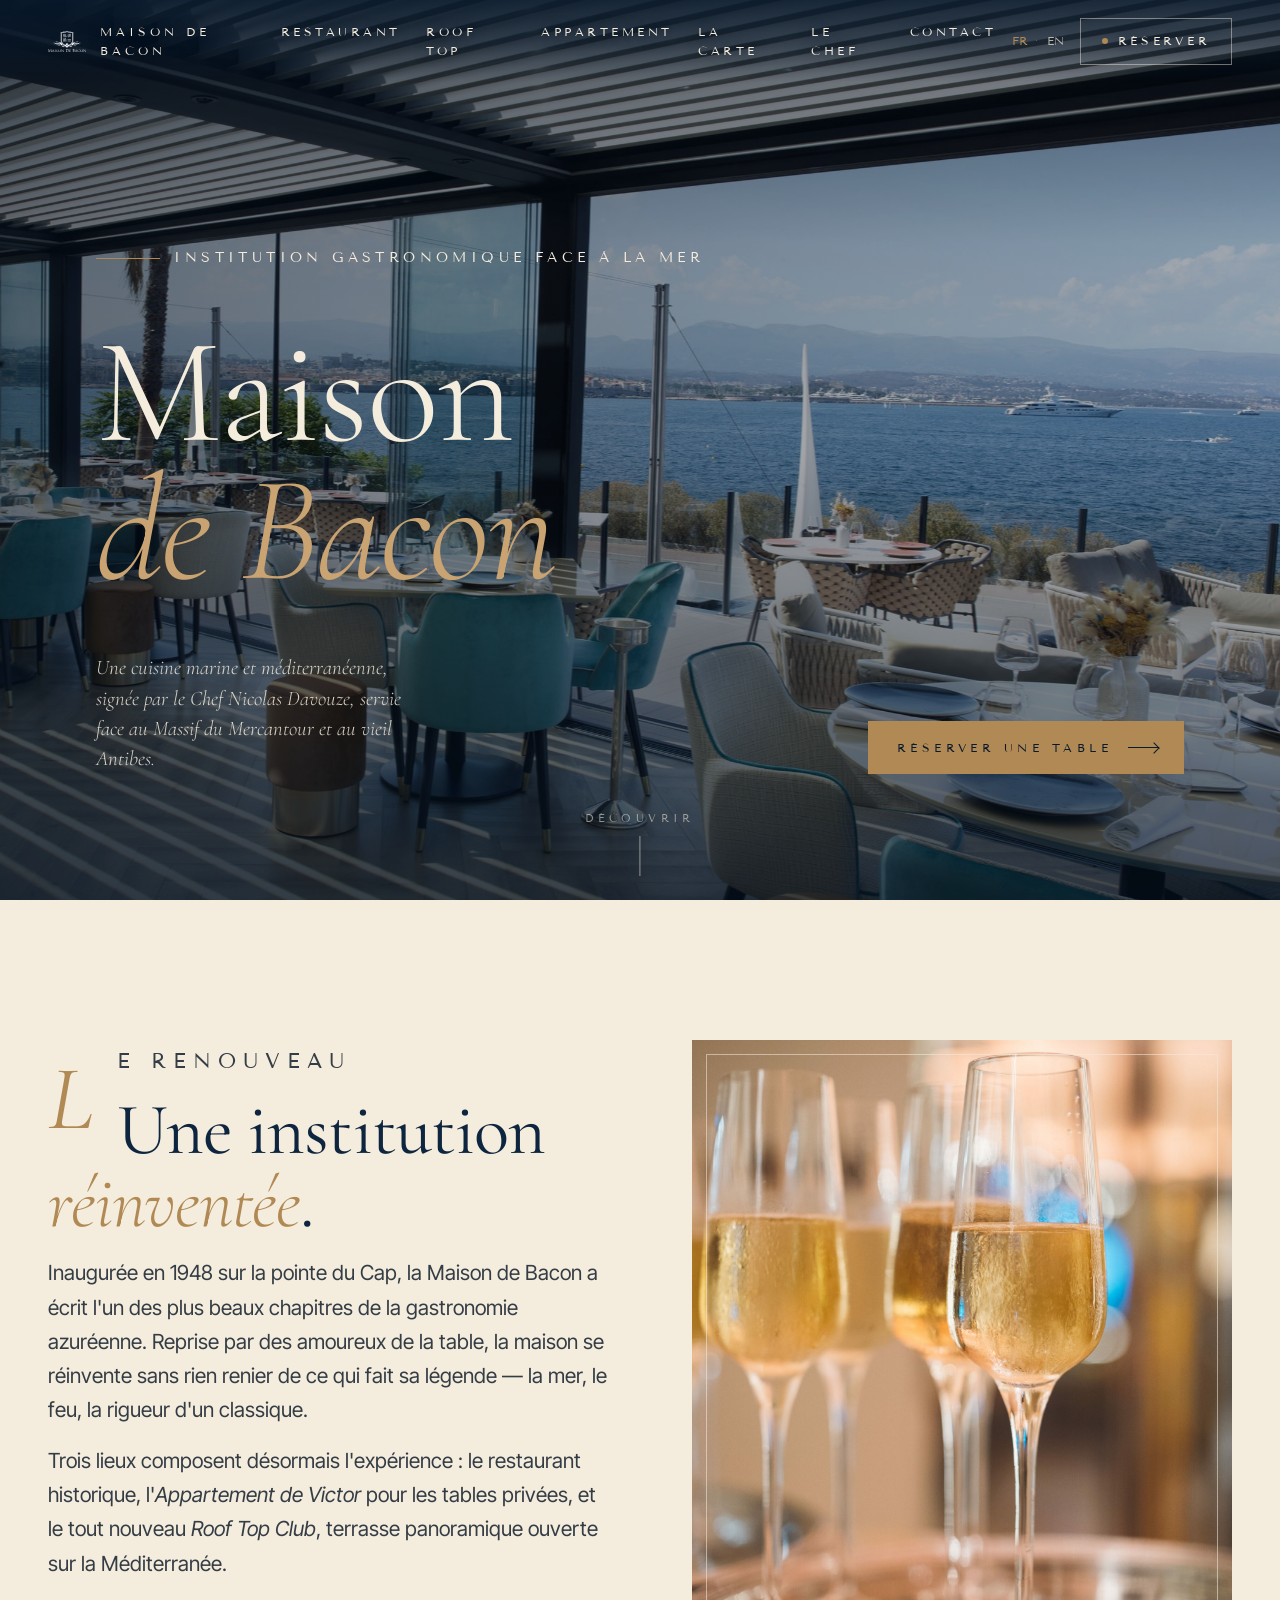
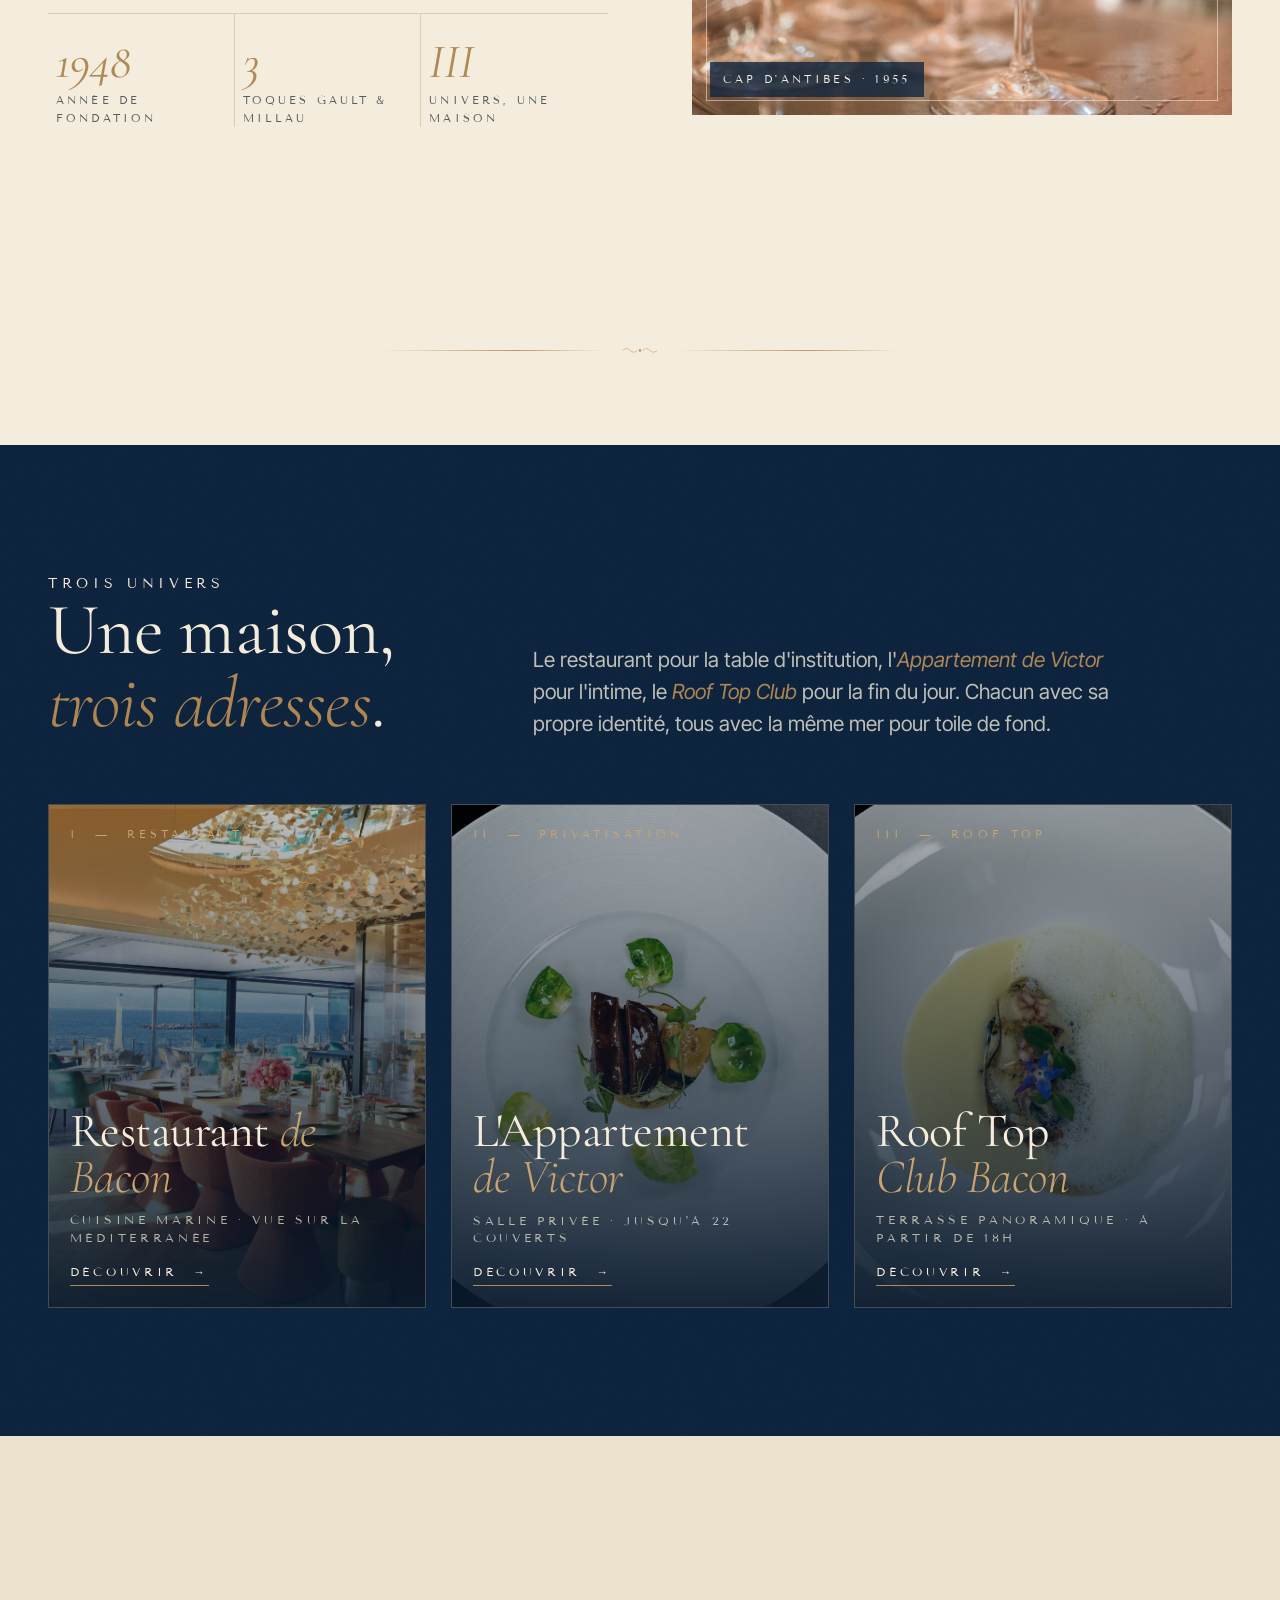
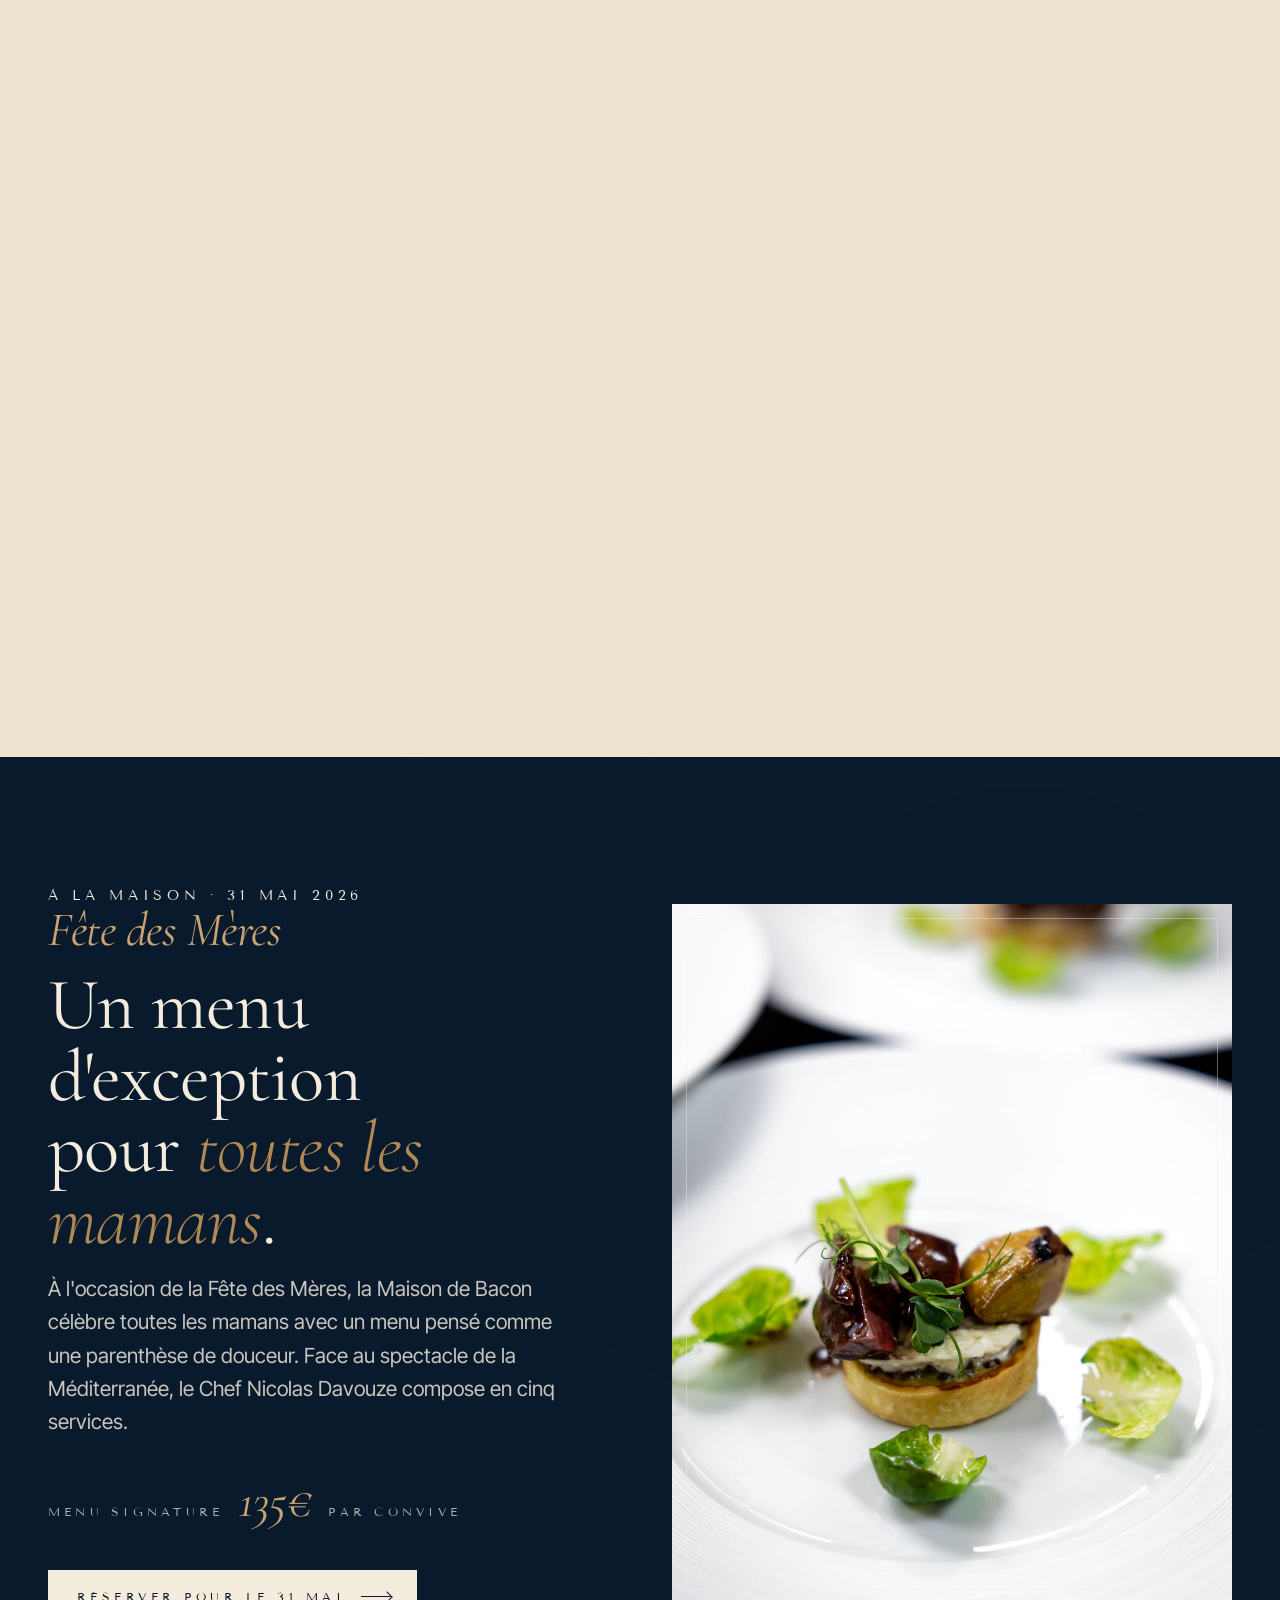
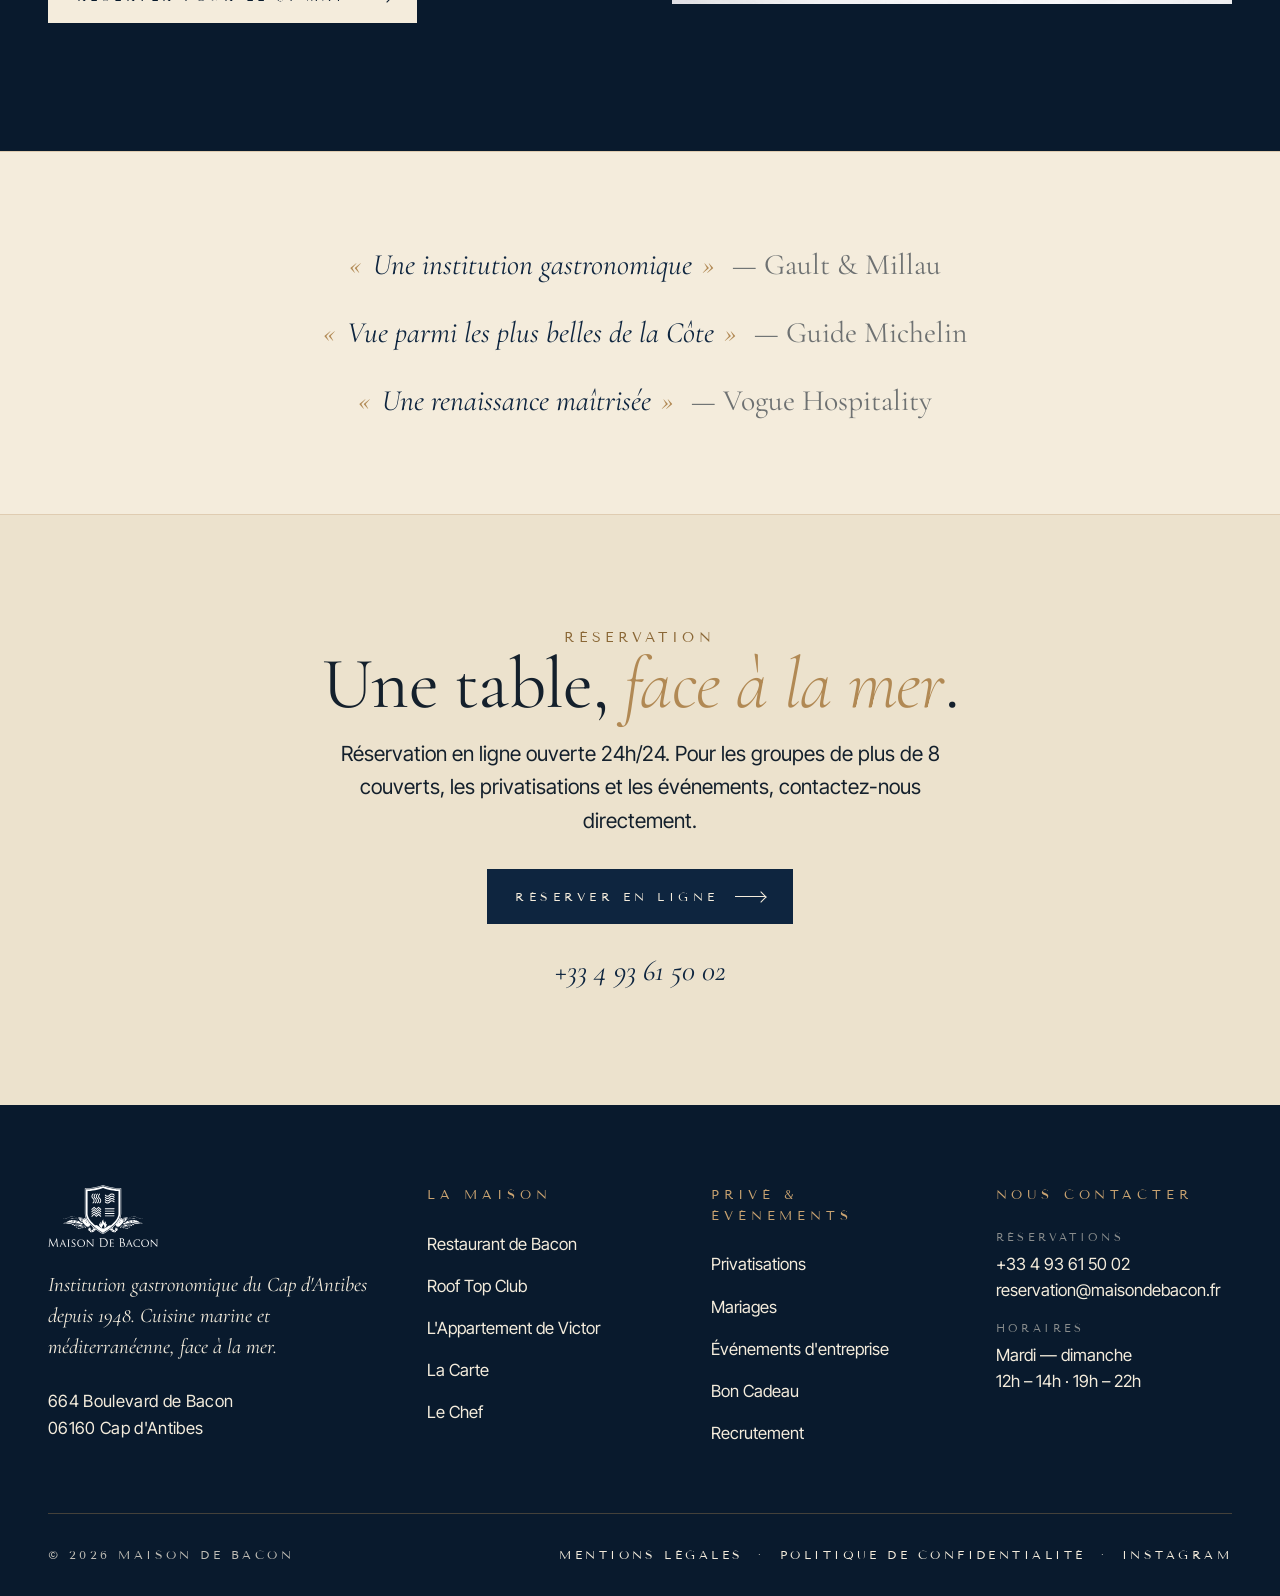
==== index.html @ a75fdb64 "Initial commit: Maison de Bacon redesign prototype Five-page static prototype built for the rebuild " ====
<!doctype html>
<html lang="fr">
<head>
<meta charset="utf-8">
<meta name="viewport" content="width=device-width, initial-scale=1, viewport-fit=cover">
<title>Maison de Bacon — Restaurant gastronomique face à la mer · Cap d'Antibes</title>
<meta name="description" content="Institution gastronomique du Cap d'Antibes depuis 1948. Cuisine marine et méditerranéenne du Chef Nicolas Davouze. Trois lieux d'exception face à la Méditerranée — restaurant, Roof Top, Appartement de Victor.">
<meta name="theme-color" content="#091a2d">

<link rel="canonical" href="https://maisondebacon.fr/">
<link rel="alternate" hreflang="fr-FR" href="https://maisondebacon.fr/">
<link rel="alternate" hreflang="en" href="https://maisondebacon.fr/en/">
<link rel="alternate" hreflang="x-default" href="https://maisondebacon.fr/">

<!-- Open Graph -->
<meta property="og:type" content="website">
<meta property="og:locale" content="fr_FR">
<meta property="og:site_name" content="Maison de Bacon">
<meta property="og:title" content="Maison de Bacon — Restaurant gastronomique face à la mer">
<meta property="og:description" content="Institution gastronomique du Cap d'Antibes depuis 1948. Cuisine marine du Chef Nicolas Davouze.">
<meta property="og:url" content="https://maisondebacon.fr/">
<meta property="og:image" content="assets/img/hero-terrace.jpg">

<!-- Schema.org Restaurant -->
<script type="application/ld+json">
{
  "@context": "https://schema.org",
  "@type": "Restaurant",
  "@id": "https://maisondebacon.fr/#restaurant",
  "name": "Maison de Bacon",
  "alternateName": "La Maison de Bacon",
  "description": "Institution gastronomique du Cap d'Antibes depuis 1948. Cuisine marine et méditerranéenne du Chef Nicolas Davouze.",
  "url": "https://maisondebacon.fr/",
  "telephone": "+33 4 93 61 50 02",
  "image": ["https://maisondebacon.fr/assets/img/hero-terrace.jpg"],
  "priceRange": "€€€€",
  "servesCuisine": ["Méditerranéenne", "Cuisine marine", "Gastronomique française"],
  "acceptsReservations": "True",
  "address": {
    "@type": "PostalAddress",
    "streetAddress": "664 Boulevard de Bacon",
    "addressLocality": "Antibes",
    "postalCode": "06160",
    "addressRegion": "Alpes-Maritimes",
    "addressCountry": "FR"
  },
  "geo": { "@type": "GeoCoordinates", "latitude": 43.5567, "longitude": 7.1336 },
  "openingHoursSpecification": [{
    "@type": "OpeningHoursSpecification",
    "dayOfWeek": ["Tuesday","Wednesday","Thursday","Friday","Saturday","Sunday"],
    "opens": "12:00", "closes": "22:00"
  }],
  "hasMenu": "https://maisondebacon.fr/lesprit-du-midi/",
  "award": ["Gault & Millau 2024 — 3 toques 15/20 — Table Remarquable", "Référencé au Guide Michelin"]
}
</script>

<link rel="preload" as="image" href="assets/img/hero-terrace.jpg" fetchpriority="high">
<link rel="preconnect" href="https://fonts.googleapis.com">
<link rel="preconnect" href="https://fonts.gstatic.com" crossorigin>
<link rel="stylesheet" href="styles.css?v=10">
</head>

<body>

<a class="skip-link" href="#main">Aller au contenu</a>

<!-- ============================================================
     NAV
     ============================================================ -->
<header class="nav" data-nav>
  <a href="/" class="nav__brand" aria-label="Maison de Bacon — accueil">
    <img src="assets/img/logo-white.svg" alt="" width="38" height="22">
    <span class="nav__brand-mark">Maison de Bacon</span>
  </a>

  <nav class="nav__menu" aria-label="Navigation principale">
    <a href="restaurant.html">Restaurant</a>
    <a href="rooftop.html">Roof Top</a>
    <a href="appartement.html">Appartement</a>
    <a href="menu.html">La Carte</a>
    <a href="#chef">Le Chef</a>
    <a href="#contact">Contact</a>
  </nav>

  <div style="display:flex;align-items:center;gap:1rem;">
    <div class="nav__lang" role="group" aria-label="Langue">
      <button aria-current="true">FR</button><span>·</span><button>EN</button>
    </div>
    <a href="#reserver" class="nav__cta">Réserver</a>
    <button class="nav__burger" data-burger aria-label="Ouvrir le menu" aria-expanded="false">
      <span></span><span></span><span></span>
    </button>
  </div>
</header>

<!-- mobile panel -->
<aside class="mobile-panel" data-mobile-panel aria-hidden="true">
  <div class="mobile-panel__head">
    <img src="assets/img/logo-white.svg" alt="Maison de Bacon" width="56">
    <button class="mobile-panel__close" data-mobile-close aria-label="Fermer">Fermer ✕</button>
  </div>
  <nav class="mobile-panel__menu">
    <a href="restaurant.html">Restaurant</a>
    <a href="rooftop.html">Roof Top</a>
    <a href="appartement.html">Appartement</a>
    <a href="menu.html">La Carte</a>
    <a href="#chef">Le Chef</a>
    <a href="#contact">Contact</a>
    <a href="#reserver">Réserver</a>
  </nav>
  <div class="mobile-panel__foot">
    664 Bd de Bacon · Cap d'Antibes<br>
    <a href="tel:+33493615002">+33 4 93 61 50 02</a>
  </div>
</aside>

<main id="main">

<!-- ============================================================
     HERO
     ============================================================ -->
<section class="hero" aria-labelledby="hero-title">
  <div class="hero__media" role="presentation"></div>

  <div class="wrap hero__inner">

    <p class="hero__tagline reveal">
      <span class="rule" aria-hidden="true"></span>
      Institution gastronomique face à la mer
    </p>

    <h1 id="hero-title" class="hero__title display reveal reveal--delay-1">
      Maison <em>de Bacon</em>
    </h1>

    <div class="hero__bottom">
      <p class="hero__lede reveal reveal--delay-2">
        Une cuisine marine et méditerranéenne, signée par le Chef <em>Nicolas Davouze</em>,
        servie face au Massif du Mercantour et au vieil Antibes.
      </p>
      <a href="#reserver" class="hero__cta reveal reveal--delay-3" id="reserver">
        Réserver une table
        <span class="hero__cta-arrow"></span>
      </a>
    </div>
  </div>

  <span class="hero__scroll" aria-hidden="true">
    Découvrir
    <span class="hero__scroll-line"></span>
  </span>
</section>

<!-- ============================================================
     PROLOGUE
     ============================================================ -->
<section class="prologue section-pad" id="restaurant">
  <div class="wrap">
    <div class="prologue__grid">
      <div class="prologue__copy reveal">
        <p class="eyebrow">Le Renouveau</p>
        <h2 class="display section-head__title" style="margin-top:1rem">
          Une institution<br><em>réinventée</em>.
        </h2>
        <p>
          Inaugurée en 1948 sur la pointe du Cap, la Maison de Bacon a écrit l'un
          des plus beaux chapitres de la gastronomie azuréenne. Reprise par des
          amoureux de la table, la maison se réinvente sans rien renier de ce qui
          fait sa légende — la mer, le feu, la rigueur d'un classique.
        </p>
        <p>
          Trois lieux composent désormais l'expérience : le restaurant historique,
          l'<em>Appartement de Victor</em> pour les tables privées, et le tout
          nouveau <em>Roof Top Club</em>, terrasse panoramique ouverte sur la
          Méditerranée.
        </p>

        <div class="prologue__stats">
          <div class="prologue__stat">
            <div class="prologue__stat-num">1948</div>
            <div class="prologue__stat-label">Année de fondation</div>
          </div>
          <div class="prologue__stat">
            <div class="prologue__stat-num">3</div>
            <div class="prologue__stat-label">Toques Gault &amp; Millau</div>
          </div>
          <div class="prologue__stat">
            <div class="prologue__stat-num">III</div>
            <div class="prologue__stat-label">Univers, une maison</div>
          </div>
        </div>
      </div>

      <figure class="prologue__media reveal reveal--delay-2">
        <img src="assets/img/photo-1955.jpg" alt="La Maison de Bacon en 1955, vue d'archive" loading="lazy" width="1200" height="1500">
        <figcaption class="prologue__caption">Cap d'Antibes · 1955</figcaption>
      </figure>
    </div>
  </div>
</section>

<!-- divider -->
<div class="wrap section-pad--tight">
  <div class="divider" aria-hidden="true">
    <svg viewBox="0 0 80 24" fill="none" stroke="currentColor" stroke-width="1.2">
      <path d="M2 12 Q 10 4, 18 12 T 34 12" />
      <path d="M46 12 Q 54 4, 62 12 T 78 12" />
      <circle cx="40" cy="12" r="2.4" fill="currentColor"/>
    </svg>
  </div>
</div>

<!-- ============================================================
     VENUES
     ============================================================ -->
<section class="venues section-pad grain" id="univers">
  <div class="wrap">

    <div class="section-head reveal">
      <div>
        <p class="eyebrow eyebrow--cream">Trois Univers</p>
        <h2 class="section-head__title display">
          Une maison,<br><em>trois adresses</em>.
        </h2>
      </div>
      <p class="section-head__lede">
        Le restaurant pour la table d'institution, l'<em>Appartement de Victor</em> pour
        l'intime, le <em>Roof Top Club</em> pour la fin du jour. Chacun avec sa propre
        identité, tous avec la même mer pour toile de fond.
      </p>
    </div>

    <div class="venues__grid">

      <a href="restaurant.html" class="venue-card reveal reveal--delay-1">
        <div class="venue-card__img" style="background-image:url('assets/img/photo-interior.jpg')"></div>
        <div class="venue-card__inner">
          <span class="venue-card__index">I &nbsp;—&nbsp; Restaurant</span>
          <div>
            <h3 class="venue-card__title display">
              Restaurant <em>de Bacon</em>
            </h3>
            <p class="venue-card__sub">Cuisine marine · Vue sur la Méditerranée</p>
            <span class="venue-card__cta">Découvrir &nbsp;→</span>
          </div>
        </div>
      </a>

      <a href="appartement.html" class="venue-card reveal reveal--delay-2">
        <div class="venue-card__img" style="background-image:url('assets/img/boyron-3.jpg')"></div>
        <div class="venue-card__inner">
          <span class="venue-card__index">II &nbsp;—&nbsp; Privatisation</span>
          <div>
            <h3 class="venue-card__title display">
              L'Appartement<br><em>de Victor</em>
            </h3>
            <p class="venue-card__sub">Salle privée · jusqu'à 22 couverts</p>
            <span class="venue-card__cta">Découvrir &nbsp;→</span>
          </div>
        </div>
      </a>

      <a href="rooftop.html" class="venue-card reveal reveal--delay-3">
        <div class="venue-card__img" style="background-image:url('assets/img/boyron-1.jpg')"></div>
        <div class="venue-card__inner">
          <span class="venue-card__index">III &nbsp;—&nbsp; Roof Top</span>
          <div>
            <h3 class="venue-card__title display">
              Roof Top<br><em>Club Bacon</em>
            </h3>
            <p class="venue-card__sub">Terrasse panoramique · à partir de 18h</p>
            <span class="venue-card__cta">Découvrir &nbsp;→</span>
          </div>
        </div>
      </a>

    </div>
  </div>
</section>

<!-- ============================================================
     CHEF
     ============================================================ -->
<section class="chef section-pad" id="chef">
  <div class="wrap">
    <div class="chef__grid">

      <figure class="chef__media reveal">
        <img src="assets/img/photo-chef-portrait.jpg" alt="Portrait du Chef Nicolas Davouze" loading="lazy" width="1200" height="1500">
      </figure>

      <div class="chef__copy-block reveal reveal--delay-1">
        <p class="eyebrow">Le Chef</p>
        <h2 class="chef__name display">
          Nicolas <em>Davouze</em>
        </h2>
        <p class="chef__role">Bocuse d'Or France · ancien du Bristol</p>

        <div class="chef__copy">
          <p>
            Formé à l'Institut Bocuse, lauréat <em>Bocuse d'Or France</em>,
            passé par les cuisines du Bristol à Paris, Nicolas Davouze a fait
            de la mer son langage. Soupe de roche, bouillabaisse, poissons
            entiers grillés au feu de bois — il revisite les classiques de
            Bacon avec la précision d'un horloger.
          </p>
          <p>
            Sa carte change avec la marée. Les agrumes viennent de Mr Roméo,
            les œufs de la ferme de Gabin. Tout, ici, a un nom et un visage.
          </p>
        </div>

        <div class="accolades">
          <div class="accolade">
            <div class="accolade__num">15<span style="font-size:.55em">/20</span></div>
            <div class="accolade__label">Note Gault<br>&amp; Millau 2024</div>
          </div>
          <div class="accolade">
            <div class="accolade__num">III</div>
            <div class="accolade__label">Toques<br>Gault &amp; Millau</div>
          </div>
          <div class="accolade">
            <div class="accolade__num">★</div>
            <div class="accolade__label">Référencé au<br>Guide Michelin</div>
          </div>
          <div class="accolade">
            <div class="accolade__num">1<sup style="font-size:.5em">er</sup></div>
            <div class="accolade__label">Table Remarquable<br>Côte d'Azur</div>
          </div>
        </div>

      </div>
    </div>
  </div>
</section>

<!-- ============================================================
     EVENT FEATURE
     ============================================================ -->
<section class="event section-pad grain" id="evenements">
  <div class="wrap event__inner">

    <div class="reveal">
      <p class="eyebrow eyebrow--cream">À la Maison · 31 mai 2026</p>
      <p class="event__date display">Fête des Mères</p>
      <h2 class="event__title display">
        Un menu d'exception<br>pour <em>toutes les mamans</em>.
      </h2>
      <p class="event__lede">
        À l'occasion de la Fête des Mères, la Maison de Bacon célèbre toutes les
        mamans avec un menu pensé comme une parenthèse de douceur. Face au
        spectacle de la Méditerranée, le Chef Nicolas Davouze compose en cinq
        services.
      </p>
      <div class="event__price">
        <span>Menu signature</span>
        <b>135€</b>
        <span>par convive</span>
      </div>
      <p style="margin-top:2rem">
        <a href="#reserver" class="hero__cta" style="background:var(--cream); color:var(--navy-deep)">
          Réserver pour le 31 mai
          <span class="hero__cta-arrow"></span>
        </a>
      </p>
    </div>

    <figure class="event__media reveal reveal--delay-2">
      <img src="assets/img/boyron-4.jpg" alt="Dressage signature du Chef Davouze" loading="lazy">
    </figure>
  </div>
</section>

<!-- ============================================================
     PRESS / ACCOLADES STRIP
     ============================================================ -->
<section class="press section-pad--tight" aria-label="Distinctions et presse">
  <div class="wrap press__row">
    <p><span class="press__mark">«</span><q>Une institution gastronomique</q><span class="press__mark">»</span> <span class="press__by">— Gault &amp; Millau</span></p>
    <p><span class="press__mark">«</span><q>Vue parmi les plus belles de la Côte</q><span class="press__mark">»</span> <span class="press__by">— Guide Michelin</span></p>
    <p><span class="press__mark">«</span><q>Une renaissance maîtrisée</q><span class="press__mark">»</span> <span class="press__by">— Vogue Hospitality</span></p>
  </div>
</section>

<!-- ============================================================
     RESERVATION (anchor target)
     ============================================================ -->
<section class="book" id="reserver">
  <div class="wrap reveal">
    <p class="eyebrow">Réservation</p>
    <h2 class="book__title display">Une table, <em>face à la mer</em>.</h2>
    <p class="book__lede">
      Réservation en ligne ouverte 24h/24. Pour les groupes de plus de 8 couverts,
      les privatisations et les événements, contactez-nous directement.
    </p>
    <a class="book__cta" href="https://bookings.zenchef.com/?rid=354476&pid=1001" target="_blank" rel="noopener">
      Réserver en ligne
      <span class="hero__cta-arrow"></span>
    </a>
    <p class="book__phone"><a href="tel:+33493615002">+33 4 93 61 50 02</a></p>
  </div>
</section>

</main>

<!-- ============================================================
     FOOTER
     ============================================================ -->
<footer class="footer" id="contact">
  <div class="wrap">
    <div class="footer__top">

      <div class="footer__brand">
        <img src="assets/img/logo-white.svg" alt="Maison de Bacon">
        <p class="footer__intro">
          Institution gastronomique du Cap d'Antibes depuis 1948.
          Cuisine marine et méditerranéenne, face à la mer.
        </p>
        <address class="footer__brand-address">
          664 Boulevard de Bacon<br>
          06160 Cap d'Antibes
        </address>
      </div>

      <div>
        <p class="footer__h">La Maison</p>
        <ul class="footer__list">
          <li><a href="restaurant.html">Restaurant de Bacon</a></li>
          <li><a href="rooftop.html">Roof Top Club</a></li>
          <li><a href="appartement.html">L'Appartement de Victor</a></li>
          <li><a href="menu.html">La Carte</a></li>
          <li><a href="#chef">Le Chef</a></li>
        </ul>
      </div>

      <div>
        <p class="footer__h">Privé &amp; Événements</p>
        <ul class="footer__list">
          <li><a href="#">Privatisations</a></li>
          <li><a href="#">Mariages</a></li>
          <li><a href="#">Événements d'entreprise</a></li>
          <li><a href="#">Bon Cadeau</a></li>
          <li><a href="#">Recrutement</a></li>
        </ul>
      </div>

      <div class="footer__contact">
        <p class="footer__h">Nous Contacter</p>

        <div class="footer__contact-row">
          <p class="footer__contact-label">Réservations</p>
          <p class="footer__contact-value">
            <a href="tel:+33493615002">+33 4 93 61 50 02</a><br>
            <a href="mailto:reservation@maisondebacon.fr">reservation@maisondebacon.fr</a>
          </p>
        </div>

        <div class="footer__contact-row">
          <p class="footer__contact-label">Horaires</p>
          <p class="footer__contact-value">Mardi — dimanche<br>12h – 14h · 19h – 22h</p>
        </div>
      </div>

    </div>

    <div class="footer__bottom">
      <span>© <span data-year>2026</span> Maison de Bacon</span>
      <span>
        <a href="#">Mentions légales</a> &nbsp;·&nbsp;
        <a href="#">Politique de confidentialité</a> &nbsp;·&nbsp;
        <a href="https://www.instagram.com/maisondebacon/" target="_blank" rel="noopener">Instagram</a>
      </span>
    </div>
  </div>
</footer>

<script src="app.js" defer></script>
</body>
</html>
---- styles.css ----
/* ============================================================
   Maison de Bacon — redesign prototype
   Design language: Mediterranean grand-hotel editorial.
   Pulled directly from the heraldic logo:
   navy field, brass-gold heraldic line-art, cream paper,
   coral-rouge accent borrowed from the Provençal sun.
   ============================================================ */

@import url("https://fonts.googleapis.com/css2?family=Cormorant+Garamond:ital,wght@0,300;0,400;0,500;0,600;1,300;1,400;1,500&family=Tenor+Sans&family=Inter+Tight:wght@300;400;500;600&display=swap");

:root {
  /* palette */
  --navy:        #0e253f;        /* shield field */
  --navy-deep:   #091a2d;        /* nav, footer */
  --navy-soft:   #1a3656;        /* hover/borders */
  --cream:       #f4ecdc;        /* warm cream paper */
  --cream-warm:  #ece2cd;        /* slight ivory */
  --bone:        #e6dac0;        /* aged paper */
  --gold:        #b18954;        /* heraldic brass */
  --gold-bright: #c9a371;
  --gold-deep:   #8a6736;        /* darker — for use on cream backgrounds */
  --coral:       #b8463b;        /* sun-faded provençal red */
  --ink:         #14202c;
  --rule:        rgba(177, 137, 84, 0.32);
  --rule-soft:   rgba(177, 137, 84, 0.18);

  /* type */
  --display:    "Cormorant Garamond", "Times New Roman", serif;
  --eyebrow:    "Tenor Sans", "Optima", serif;
  --body:       "Inter Tight", "Helvetica Neue", system-ui, sans-serif;

  /* scale */
  --step--1: clamp(0.78rem, 0.74rem + 0.2vw, 0.86rem);
  --step-0:  clamp(0.95rem, 0.88rem + 0.3vw, 1.05rem);
  --step-1:  clamp(1.1rem, 1rem + 0.5vw, 1.3rem);
  --step-2:  clamp(1.4rem, 1.15rem + 1vw, 1.85rem);
  --step-3:  clamp(2rem, 1.5rem + 2vw, 3rem);
  --step-4:  clamp(2.6rem, 2rem + 3.2vw, 4.6rem);
  --step-5:  clamp(3.4rem, 2.5rem + 5vw, 7rem);
  --step-6:  clamp(4.5rem, 3rem + 8vw, 10rem);

  /* layout */
  --gutter: clamp(1.25rem, 4vw, 3rem);
  --maxw:   1320px;

  /* motion */
  --ease:   cubic-bezier(.2, .7, .2, 1);
}

/* ---------- reset ---------- */
*, *::before, *::after { box-sizing: border-box; }
* { margin: 0; padding: 0; }
html { -webkit-text-size-adjust: 100%; scroll-behavior: smooth; }
body {
  font-family: var(--body);
  font-weight: 400;
  font-size: var(--step-0);
  line-height: 1.55;
  color: var(--ink);
  background: var(--cream);
  -webkit-font-smoothing: antialiased;
  text-rendering: optimizeLegibility;
  overflow-x: hidden;
}
img, svg, video { display: block; max-width: 100%; height: auto; }
a { color: inherit; text-decoration: none; }
button { font: inherit; color: inherit; background: none; border: 0; cursor: pointer; }
ul, ol { list-style: none; }

/* selection */
::selection { background: var(--navy); color: var(--cream); }

/* ---------- helpers ---------- */
.wrap { width: 100%; max-width: var(--maxw); margin: 0 auto; padding-inline: var(--gutter); }
.eyebrow {
  font-family: var(--eyebrow);
  font-size: var(--step--1);
  letter-spacing: 0.34em;
  text-transform: uppercase;
  color: var(--gold-deep);
}
.eyebrow--cream { color: var(--cream); }
.display {
  font-family: var(--display);
  font-weight: 400;
  letter-spacing: -0.01em;
  line-height: 0.95;
}
.display em {
  font-style: italic;
  font-weight: 300;
  color: var(--gold);
}
.rule {
  width: 64px; height: 1px;
  background: var(--gold);
  display: inline-block;
  vertical-align: middle;
}
.skip-link {
  position: absolute; left: -9999px;
  padding: 0.5rem 1rem;
  background: var(--navy); color: var(--cream);
}
.skip-link:focus { left: 1rem; top: 1rem; z-index: 999; }

/* paper grain & subtle vignette behind dark sections */
.grain { position: relative; }
.grain::before {
  content: ""; position: absolute; inset: 0;
  background-image: url("data:image/svg+xml;utf8,<svg xmlns='http://www.w3.org/2000/svg' width='240' height='240'><filter id='n'><feTurbulence type='fractalNoise' baseFrequency='0.9' numOctaves='2' stitchTiles='stitch'/><feColorMatrix values='0 0 0 0 0  0 0 0 0 0  0 0 0 0 0  0 0 0 0.55 0'/></filter><rect width='100%' height='100%' filter='url(%23n)' opacity='0.45'/></svg>");
  opacity: 0.18; pointer-events: none; mix-blend-mode: overlay;
}

/* ============================================================
   NAV
   ============================================================ */
.nav {
  position: fixed; inset: 0 0 auto 0; z-index: 50;
  display: flex; align-items: center; justify-content: space-between;
  padding: 1.1rem var(--gutter);
  color: var(--cream);
  text-shadow: 0 1px 14px rgba(9, 26, 45, 0.55);
  transition: background 0.45s var(--ease), backdrop-filter 0.45s var(--ease), padding 0.4s var(--ease);
}
.nav::before {
  content: ""; position: absolute; inset: 0; z-index: -1; pointer-events: none;
  background: linear-gradient(180deg, rgba(9, 26, 45, 0.78) 0%, rgba(9, 26, 45, 0.45) 55%, rgba(9, 26, 45, 0) 100%);
  transition: opacity 0.45s var(--ease);
}
.nav.is-scrolled {
  background: rgba(9, 26, 45, 0.92);
  backdrop-filter: saturate(140%) blur(8px);
  padding-block: 0.7rem;
  border-bottom: 1px solid rgba(177, 137, 84, 0.25);
  text-shadow: none;
}
.nav.is-scrolled::before { opacity: 0; }
.nav__brand {
  display: flex; align-items: center; gap: 0.85rem;
  letter-spacing: 0.32em;
  font-family: var(--eyebrow);
  font-size: 0.78rem;
  text-transform: uppercase;
}
.nav__brand img { width: 38px; height: auto; }
.nav__brand-mark { display: none; }
@media (min-width: 720px) { .nav__brand-mark { display: inline; } }
.nav__menu {
  display: none; gap: clamp(1.2rem, 2vw, 2rem);
  font-family: var(--eyebrow); font-size: 0.78rem;
  letter-spacing: 0.28em; text-transform: uppercase;
}
@media (min-width: 980px) { .nav__menu { display: flex; } }
.nav__menu a {
  position: relative; padding-block: 4px;
  transition: color 0.3s var(--ease);
}
.nav__menu a::after {
  content: ""; position: absolute; left: 50%; bottom: -2px;
  width: 0; height: 1px; background: var(--gold);
  transition: width 0.4s var(--ease), left 0.4s var(--ease);
}
.nav__menu a:hover { color: var(--gold-bright); }
.nav__menu a:hover::after { width: 100%; left: 0; }

.nav__cta {
  display: inline-flex; align-items: center; gap: 0.6rem;
  font-family: var(--eyebrow);
  font-size: 0.72rem;
  letter-spacing: 0.32em; text-transform: uppercase;
  padding: 0.85rem 1.3rem;
  border: 1px solid rgba(244, 236, 220, 0.45);
  color: var(--cream);
  transition: background 0.4s var(--ease), color 0.4s var(--ease), border-color 0.4s var(--ease);
}
.nav__cta::before {
  content: ""; display: inline-block; width: 6px; height: 6px;
  border-radius: 50%; background: var(--gold);
}
.nav__cta:hover { background: var(--gold); color: var(--navy-deep); border-color: var(--gold); }
.nav__cta:hover::before { background: var(--navy-deep); }

.nav__lang {
  display: none; gap: 0.4rem; align-items: center;
  font-family: var(--eyebrow); font-size: 0.72rem;
  letter-spacing: 0.28em; text-transform: uppercase;
  margin-left: 1rem; color: rgba(244,236,220,.7);
}
@media (min-width: 1100px) { .nav__lang { display: flex; } }
.nav__lang button { color: inherit; }
.nav__lang button[aria-current="true"] { color: var(--gold); }
.nav__lang span { opacity: 0.4; }

.nav__burger {
  display: inline-flex; flex-direction: column; gap: 5px;
  width: 28px; padding: 6px;
}
@media (min-width: 980px) { .nav__burger { display: none; } }
.nav__burger span { width: 100%; height: 1px; background: currentColor; }

/* ============================================================
   HERO
   ============================================================ */
.hero {
  position: relative;
  min-height: 100vh; min-height: 100svh;
  background: var(--navy-deep);
  color: var(--cream);
  overflow: hidden;
  display: flex; flex-direction: column; justify-content: flex-end;
  padding: 0 var(--gutter) clamp(2rem, 6vh, 5rem);
}
.hero__media {
  position: absolute; inset: 0;
  background-image: url("assets/img/hero-terrace.jpg");
  background-size: cover;
  background-position: center 40%;
  filter: saturate(0.92) contrast(1.02) brightness(0.78);
  transform: scale(1.06);
  animation: heroBreath 18s var(--ease) both;
}
.hero__media::after {
  content: ""; position: absolute; inset: 0;
  background:
    linear-gradient(180deg, rgba(9,26,45,0.55) 0%, rgba(9,26,45,0.05) 28%, rgba(9,26,45,0.0) 50%, rgba(9,26,45,0.65) 100%),
    linear-gradient(90deg, rgba(9,26,45,0.5), rgba(9,26,45,0));
}
@keyframes heroBreath { from { transform: scale(1.16); } to { transform: scale(1.04); } }

.hero__topline {
  position: absolute; top: clamp(6rem, 14vh, 9rem); left: var(--gutter); right: var(--gutter);
  display: flex; align-items: center; justify-content: space-between;
  font-family: var(--eyebrow);
  font-size: 0.72rem; letter-spacing: 0.34em; text-transform: uppercase;
  color: rgba(244,236,220,0.7);
}
.hero__topline span { display: inline-flex; align-items: center; gap: 0.7rem; }
.hero__topline-dot { width: 6px; height: 6px; border-radius: 50%; background: var(--gold); }

.hero__inner {
  position: relative; z-index: 2;
  display: grid;
  gap: clamp(2rem, 6vh, 4rem);
  padding-bottom: clamp(2rem, 8vh, 6rem);
}
.hero__shield {
  position: absolute; top: 50%; left: 50%;
  transform: translate(-50%, -55%);
  width: clamp(200px, 28vw, 360px);
  opacity: 0.18; pointer-events: none;
  mix-blend-mode: screen;
}
.hero__title {
  font-family: var(--display);
  font-weight: 300;
  font-size: var(--step-6);
  line-height: 0.92;
  letter-spacing: -0.015em;
  max-width: 14ch;
}
.hero__title em {
  font-style: italic; font-weight: 300; color: var(--gold-bright);
  display: block;
}
.hero__tagline {
  display: flex; flex-wrap: wrap; align-items: center; gap: 0.9rem;
  font-family: var(--eyebrow);
  font-size: var(--step--1);
  letter-spacing: 0.32em; text-transform: uppercase;
  color: var(--cream);
}
.hero__bottom {
  display: grid; gap: 2rem;
  grid-template-columns: 1fr;
  align-items: end;
}
@media (min-width: 820px) {
  .hero__bottom { grid-template-columns: 1fr auto; }
}
.hero__lede {
  max-width: 36ch;
  font-family: var(--display);
  font-style: italic;
  font-weight: 300;
  font-size: var(--step-1);
  line-height: 1.45;
  color: rgba(244, 236, 220, 0.86);
}
.hero__cta {
  display: inline-flex; align-items: center; gap: 1rem;
  padding: 1.05rem 1.6rem 1.05rem 1.8rem;
  background: var(--gold);
  color: var(--navy-deep);
  font-family: var(--eyebrow);
  font-size: 0.78rem; letter-spacing: 0.36em; text-transform: uppercase;
  position: relative; isolation: isolate;
  transition: transform 0.5s var(--ease);
}
.hero__cta::before {
  content: ""; position: absolute; inset: 0; background: var(--cream);
  z-index: -1; transform: scaleX(0); transform-origin: right center;
  transition: transform 0.55s var(--ease);
}
.hero__cta:hover { transform: translateY(-2px); }
.hero__cta:hover::before { transform: scaleX(1); transform-origin: left center; }
.hero__cta-arrow {
  width: 30px; height: 1px; background: currentColor; position: relative;
}
.hero__cta-arrow::after {
  content: ""; position: absolute; right: 0; top: -3px;
  width: 8px; height: 8px;
  border-top: 1px solid currentColor; border-right: 1px solid currentColor;
  transform: rotate(45deg);
}

.hero__scroll {
  position: absolute; bottom: 1.5rem; left: 50%;
  transform: translateX(-50%);
  font-family: var(--eyebrow); font-size: 0.68rem; letter-spacing: 0.4em;
  text-transform: uppercase; color: rgba(244,236,220,0.55);
  display: inline-flex; flex-direction: column; align-items: center; gap: 0.6rem;
}
.hero__scroll-line { width: 1px; height: 40px; background: currentColor; animation: scrollPulse 2.4s var(--ease) infinite; transform-origin: top; }
@keyframes scrollPulse { 0% { transform: scaleY(0); } 50% { transform: scaleY(1); } 100% { transform: scaleY(0); transform-origin: bottom; } }

/* ============================================================
   STAGGERED ENTRANCE
   ============================================================ */
.reveal { opacity: 0; transform: translateY(28px); transition: opacity 1s var(--ease), transform 1s var(--ease); }
.reveal.is-in { opacity: 1; transform: none; }
.reveal--delay-1 { transition-delay: 0.08s; }
.reveal--delay-2 { transition-delay: 0.18s; }
.reveal--delay-3 { transition-delay: 0.28s; }
.reveal--delay-4 { transition-delay: 0.38s; }

/* ============================================================
   SECTION SHELL & DECOR
   ============================================================ */
section { position: relative; }
.section-pad { padding-block: clamp(4rem, 10vw, 9rem); }
.section-pad--tight { padding-block: clamp(3rem, 7vw, 6rem); }

.section-head {
  display: grid; gap: 1.4rem;
  grid-template-columns: 1fr;
  margin-bottom: clamp(2rem, 5vw, 4rem);
}
@media (min-width: 880px) {
  .section-head { grid-template-columns: 1fr 1.6fr; gap: 3rem; align-items: end; }
}
.section-head__title {
  font-family: var(--display);
  font-weight: 400;
  font-size: var(--step-4);
  line-height: 1;
  letter-spacing: -0.012em;
  color: var(--navy);
}
.section-head__title em { font-style: italic; font-weight: 300; color: var(--gold); }
.section-head__lede {
  max-width: 50ch;
  color: var(--ink);
  font-size: var(--step-1);
  line-height: 1.55;
}
.section-head__lede em { font-style: italic; color: var(--gold); }

/* heraldic divider — used between sections */
.divider {
  display: flex; align-items: center; justify-content: center;
  gap: 1.2rem;
  margin: 0 auto;
  color: var(--gold);
  opacity: 0.85;
}
.divider::before, .divider::after {
  content: ""; height: 1px; flex: 1; max-width: 220px;
  background: linear-gradient(90deg, transparent, currentColor 60%, transparent);
}
.divider svg { width: 36px; height: auto; }

/* ============================================================
   PROLOGUE / INTRO BLOCK
   ============================================================ */
.prologue { background: var(--cream); color: var(--navy); }
.prologue__grid {
  display: grid;
  gap: clamp(2rem, 6vw, 5rem);
  grid-template-columns: 1fr;
}
@media (min-width: 980px) {
  .prologue__grid { grid-template-columns: 1.05fr 1fr; align-items: center; }
}
.prologue__copy { max-width: 56ch; }
.prologue__copy p {
  font-size: var(--step-1);
  line-height: 1.65;
  color: rgba(20, 32, 44, 0.86);
  margin-block: 1rem;
}
.prologue__copy p:first-of-type::first-letter {
  font-family: var(--display);
  font-style: italic;
  font-weight: 400;
  font-size: 4.4em;
  float: left;
  line-height: 0.85;
  padding: 0.18em 0.18em 0 0;
  color: var(--gold);
}
.prologue__media {
  position: relative;
  aspect-ratio: 4 / 5;
  overflow: hidden;
}
.prologue__media img {
  width: 100%; height: 100%; object-fit: cover;
  transition: transform 1.4s var(--ease);
}
.prologue__media:hover img { transform: scale(1.04); }
.prologue__media::before {
  content: ""; position: absolute; inset: 14px;
  border: 1px solid rgba(244, 236, 220, 0.55);
  z-index: 2; pointer-events: none;
}
.prologue__caption {
  position: absolute; left: 18px; bottom: 18px; z-index: 3;
  background: rgba(14, 37, 63, 0.78);
  color: var(--cream);
  padding: 0.55rem 0.85rem;
  font-family: var(--eyebrow);
  font-size: 0.7rem; letter-spacing: 0.3em; text-transform: uppercase;
}
.prologue__stats {
  margin-top: 2rem;
  display: grid; grid-template-columns: repeat(3, 1fr);
  border-top: 1px solid var(--rule);
}
.prologue__stat {
  padding: 1.5rem 0.5rem 0;
  border-right: 1px solid var(--rule);
}
.prologue__stat:last-child { border-right: 0; }
.prologue__stat-num {
  font-family: var(--display); font-style: italic;
  font-size: var(--step-3); line-height: 1; color: var(--gold);
}
.prologue__stat-label {
  margin-top: 0.4rem;
  font-family: var(--eyebrow);
  font-size: 0.7rem; letter-spacing: 0.28em; text-transform: uppercase;
  color: rgba(20,32,44,0.7);
}

/* ============================================================
   VENUES (three universes)
   ============================================================ */
.venues { background: var(--navy); color: var(--cream); }
.venues .section-head__title { color: var(--cream); }
.venues .section-head__lede { color: rgba(244,236,220,0.78); }

.venues__grid {
  display: grid;
  grid-template-columns: 1fr;
  gap: clamp(1.25rem, 2vw, 1.6rem);
}
@media (min-width: 760px) { .venues__grid { grid-template-columns: repeat(3, 1fr); } }

.venue-card {
  position: relative;
  display: block;
  aspect-ratio: 3 / 4;
  overflow: hidden;
  isolation: isolate;
  border: 1px solid rgba(177, 137, 84, 0.28);
  background: var(--navy-soft);
}
.venue-card__img {
  position: absolute; inset: 0;
  background-size: cover; background-position: center;
  filter: saturate(0.92) brightness(0.78);
  transform: scale(1.04);
  transition: transform 1.4s var(--ease), filter 0.6s var(--ease);
}
.venue-card:hover .venue-card__img { transform: scale(1.1); filter: saturate(1) brightness(0.85); }
.venue-card::before {
  content: ""; position: absolute; inset: 0; z-index: 1;
  background: linear-gradient(180deg, rgba(9,26,45,0.05) 0%, rgba(9,26,45,0.55) 60%, rgba(9,26,45,0.92) 100%);
}
.venue-card__inner {
  position: absolute; inset: 0; z-index: 2;
  display: flex; flex-direction: column; justify-content: space-between;
  padding: 1.3rem;
}
.venue-card__index {
  font-family: var(--eyebrow);
  font-size: 0.7rem; letter-spacing: 0.36em; text-transform: uppercase;
  color: var(--gold-bright);
}
.venue-card__title {
  font-family: var(--display);
  font-weight: 400;
  font-size: var(--step-3);
  line-height: 0.95;
  letter-spacing: -0.01em;
}
.venue-card__title em { font-style: italic; color: var(--gold-bright); }
.venue-card__sub {
  margin-top: 0.7rem;
  font-family: var(--eyebrow);
  font-size: 0.72rem; letter-spacing: 0.32em; text-transform: uppercase;
  color: rgba(244,236,220,0.7);
}
.venue-card__cta {
  margin-top: 1rem;
  display: inline-flex; align-items: center; gap: 0.55rem;
  font-family: var(--eyebrow);
  font-size: 0.72rem; letter-spacing: 0.32em; text-transform: uppercase;
  border-bottom: 1px solid var(--gold);
  padding-bottom: 4px; align-self: flex-start;
  transition: gap 0.4s var(--ease), color 0.4s var(--ease);
}
.venue-card:hover .venue-card__cta { gap: 1.1rem; color: var(--gold-bright); }

/* ============================================================
   CHEF
   ============================================================ */
.chef { background: var(--cream-warm); color: var(--navy); overflow: hidden; }
.chef__grid {
  display: grid; gap: clamp(2rem, 5vw, 4rem);
  grid-template-columns: 1fr;
  align-items: center;
}
@media (min-width: 880px) {
  .chef__grid { grid-template-columns: 0.95fr 1.05fr; }
}
.chef__media {
  position: relative;
  aspect-ratio: 4 / 5;
  background: var(--bone);
}
.chef__media img {
  width: 100%; height: 100%; object-fit: cover;
  filter: saturate(0.95) contrast(1.02);
}
.chef__media::after {
  content: ""; position: absolute; inset: 0;
  border: 1px solid var(--rule);
  transform: translate(20px, 20px);
  z-index: -1;
}
.chef__name {
  font-family: var(--display); font-weight: 400;
  font-size: var(--step-4); line-height: 0.95;
  letter-spacing: -0.012em;
}
.chef__name em { font-style: italic; color: var(--gold); }
.chef__role {
  margin-top: 0.6rem;
  font-family: var(--eyebrow);
  font-size: 0.78rem; letter-spacing: 0.32em; text-transform: uppercase;
  color: var(--gold);
}
.chef__copy { margin-top: 1.4rem; font-size: var(--step-1); line-height: 1.65; max-width: 50ch; }
.chef__copy p + p { margin-top: 1rem; }

.accolades {
  margin-top: 2rem; padding-top: 1.4rem;
  display: grid; grid-template-columns: repeat(2, 1fr); gap: 1.4rem;
  border-top: 1px solid var(--rule);
}
@media (min-width: 600px) { .accolades { grid-template-columns: repeat(4, 1fr); } }
.accolade__num {
  font-family: var(--display); font-style: italic;
  font-size: var(--step-3); line-height: 1; color: var(--gold);
}
.accolade__label {
  margin-top: 0.4rem;
  font-family: var(--eyebrow);
  font-size: 0.66rem; letter-spacing: 0.28em; text-transform: uppercase;
  color: rgba(20,32,44,0.72);
  line-height: 1.4;
}

/* ============================================================
   EVENT FEATURE STRIP
   ============================================================ */
.event {
  background: var(--navy-deep); color: var(--cream);
  position: relative; overflow: hidden;
}
.event::before {
  content: ""; position: absolute; inset: 0;
  background: radial-gradient(ellipse at 80% 20%, rgba(177, 137, 84, 0.18), transparent 60%);
  pointer-events: none;
}
.event__inner {
  display: grid; gap: clamp(2rem, 5vw, 4rem);
  grid-template-columns: 1fr;
  align-items: center;
  position: relative;
}
@media (min-width: 900px) { .event__inner { grid-template-columns: 1fr 1fr; } }
.event__date {
  font-family: var(--display); font-style: italic;
  font-size: var(--step-3); line-height: 1; color: var(--gold-bright);
}
.event__title {
  font-family: var(--display); font-weight: 400;
  font-size: var(--step-4); line-height: 0.98; letter-spacing: -0.01em;
  margin-block: 1rem;
}
.event__lede { color: rgba(244,236,220,0.82); font-size: var(--step-1); line-height: 1.6; max-width: 44ch; }
.event__price {
  margin-top: 1.6rem;
  display: inline-flex; align-items: baseline; gap: 1rem;
  font-family: var(--eyebrow);
  font-size: 0.78rem; letter-spacing: 0.34em; text-transform: uppercase;
  color: rgba(244,236,220,0.7);
}
.event__price b {
  font-family: var(--display); font-style: italic; font-weight: 400;
  font-size: var(--step-3); letter-spacing: 0; text-transform: none;
  color: var(--gold-bright);
}
.event__media { position: relative; aspect-ratio: 4 / 5; overflow: hidden; }
.event__media img { width: 100%; height: 100%; object-fit: cover; transform: scale(1.02); transition: transform 1.4s var(--ease); }
.event__media:hover img { transform: scale(1.1); }
.event__media::after { content: ""; position: absolute; inset: 14px; border: 1px solid rgba(244,236,220,0.4); }

/* ============================================================
   PRESS / ACCOLADE STRIP
   ============================================================ */
.press {
  background: var(--cream);
  border-block: 1px solid var(--rule);
}
.press__row {
  display: flex; flex-direction: column; align-items: center;
  gap: 1.4rem;
  text-align: center;
  font-family: var(--display); font-weight: 400;
  font-size: var(--step-2);
  color: var(--navy);
}
.press__row q { quotes: none; font-style: italic; }
.press__row .press__mark { color: var(--gold); font-style: italic; margin-inline: 0.35em; }
.press__row .press__by { font-style: normal; color: rgba(20, 32, 44, 0.6); }

/* ============================================================
   FOOTER
   ============================================================ */
.footer { background: var(--navy-deep); color: var(--cream); padding-block: 5rem 2rem; }
.footer__top {
  display: grid; gap: 3rem;
  grid-template-columns: 1fr;
  margin-bottom: 4rem;
}
@media (min-width: 760px) { .footer__top { grid-template-columns: 1.4fr 1fr 1fr 1fr; } }

.footer__brand img { width: 110px; opacity: 1; }
.footer__intro {
  margin-top: 1.4rem; max-width: 36ch;
  font-family: var(--display); font-style: italic; font-weight: 400;
  font-size: var(--step-1); line-height: 1.5;
  color: var(--cream);
}
.footer__brand-address {
  display: block;
  margin-top: 1.6rem;
  font-style: normal;
  font-size: var(--step-0);
  line-height: 1.6;
  color: var(--cream);
  letter-spacing: 0.02em;
}

.footer__h {
  font-family: var(--eyebrow);
  font-style: normal;
  font-size: 0.84rem; letter-spacing: 0.36em; text-transform: uppercase;
  color: var(--gold-bright); margin-bottom: 1.4rem;
}
.footer__list { display: grid; gap: 0.7rem; font-size: var(--step-0); color: var(--cream); font-weight: 400; }
.footer__list a {
  display: inline-block; padding-block: 2px;
  border-bottom: 1px solid transparent;
  color: var(--cream);
  transition: border-color 0.3s var(--ease), color 0.3s var(--ease);
}
.footer__list a:hover { border-color: var(--gold-bright); color: var(--gold-bright); }

.footer__contact { font-style: normal; }
.footer__contact-row { margin-bottom: 1.1rem; }
.footer__contact-row:last-child { margin-bottom: 0; }
.footer__contact-label {
  font-family: var(--eyebrow);
  font-size: 0.66rem;
  letter-spacing: 0.32em; text-transform: uppercase;
  color: rgba(244, 236, 220, 0.55);
  margin-bottom: 0.35rem;
}
.footer__contact-value {
  font-size: var(--step-0);
  line-height: 1.55;
  color: var(--cream);
}
.footer__contact-value a {
  color: var(--cream);
  border-bottom: 1px solid transparent;
  transition: color 0.3s var(--ease), border-color 0.3s var(--ease);
}
.footer__contact-value a:hover { color: var(--gold-bright); border-bottom-color: var(--gold-bright); }

.footer__bottom {
  display: flex; flex-wrap: wrap; align-items: center; justify-content: space-between;
  gap: 1rem;
  padding-top: 2rem;
  border-top: 1px solid rgba(177, 137, 84, 0.35);
  font-family: var(--eyebrow); font-size: 0.72rem; letter-spacing: 0.3em; text-transform: uppercase;
  color: rgba(244, 236, 220, 0.78);
}
.footer__bottom a { color: var(--cream); border-bottom: 1px solid transparent; transition: border-color 0.3s var(--ease); }
.footer__bottom a:hover { color: var(--gold-bright); border-color: var(--gold-bright); }

/* ============================================================
   PAGE-SPECIFIC: MENU (letterpress)
   ============================================================ */
.menu-hero {
  background: var(--navy-deep); color: var(--cream);
  padding: clamp(8rem, 18vw, 12rem) var(--gutter) clamp(3rem, 6vw, 5rem);
  position: relative; overflow: hidden;
}
.menu-hero::before {
  content: ""; position: absolute; inset: 0;
  background:
    radial-gradient(ellipse at 50% 0%, rgba(177,137,84,0.18), transparent 55%),
    linear-gradient(180deg, rgba(9, 26, 45, 0) 60%, rgba(9, 26, 45, 0.65));
  pointer-events: none;
}
.menu-hero__inner { position: relative; text-align: center; }
.menu-hero__eyebrow { color: var(--gold); }
.menu-hero__title {
  font-family: var(--display); font-weight: 300; font-style: italic;
  font-size: clamp(3rem, 7vw, 6rem); line-height: 1.05;
  margin: 1rem 0 0.6rem;
  color: var(--cream);
}
.menu-hero__sub {
  font-family: var(--eyebrow);
  font-size: 0.78rem; letter-spacing: 0.34em; text-transform: uppercase;
  color: rgba(244, 236, 220, 0.7);
}
.menu-hero__price {
  margin-top: 2.2rem;
  display: inline-flex; flex-direction: column; align-items: center; gap: 0.4rem;
}
.menu-hero__price b {
  font-family: var(--display); font-style: italic; font-weight: 400;
  font-size: var(--step-5); line-height: 1; color: var(--gold-bright);
}
.menu-hero__price span {
  font-family: var(--eyebrow);
  font-size: 0.7rem; letter-spacing: 0.32em; text-transform: uppercase;
  color: rgba(244, 236, 220, 0.6);
}

.menu-paper {
  background: var(--cream);
  padding-block: clamp(4rem, 8vw, 7rem);
  position: relative;
}
.menu-paper--top { padding-top: clamp(7rem, 14vw, 11rem); }

.menu-intro { text-align: center; margin-bottom: clamp(2rem, 5vw, 3rem); }
.menu-intro__title {
  margin-top: 0.8rem;
  font-family: var(--display); font-weight: 400;
  font-size: var(--step-4); line-height: 1;
  letter-spacing: -0.012em;
  color: var(--navy);
}

.menu-card__head { text-align: center; margin-bottom: 2.4rem; }
.menu-card__title {
  font-family: var(--display); font-weight: 300; font-style: italic;
  font-size: var(--step-3); line-height: 1.05;
  color: var(--navy);
}
.menu-card__sub {
  margin-top: 0.6rem;
  font-family: var(--eyebrow);
  font-size: 0.74rem; letter-spacing: 0.34em; text-transform: uppercase;
  color: rgba(20, 32, 44, 0.65);
}
.menu-card__price {
  margin-top: 1.4rem;
  font-family: var(--display); font-weight: 400; font-style: italic;
  font-size: var(--step-4); line-height: 1;
  color: var(--gold-deep);
}
.menu-card__meta {
  margin-top: 0.5rem;
  font-family: var(--eyebrow);
  font-size: 0.7rem; letter-spacing: 0.32em; text-transform: uppercase;
  color: rgba(20, 32, 44, 0.55);
}
.menu-paper::before {
  content: ""; position: absolute; inset: 0;
  background-image:
    radial-gradient(circle at 0 0, rgba(177,137,84,0.05), transparent 60%),
    radial-gradient(circle at 100% 100%, rgba(184, 70, 59, 0.04), transparent 60%);
  pointer-events: none;
}
.menu-card {
  max-width: 760px; margin: 0 auto;
  background: var(--cream-warm);
  border: 1px solid var(--rule);
  padding: clamp(2rem, 5vw, 4rem) clamp(1.5rem, 5vw, 4rem);
  position: relative;
  box-shadow: 0 30px 60px -30px rgba(14, 37, 63, 0.25);
}
.menu-card::before, .menu-card::after {
  content: ""; position: absolute; left: 18px; right: 18px; height: 1px;
  background: var(--gold); opacity: 0.6;
}
.menu-card::before { top: 18px; }
.menu-card::after { bottom: 18px; }

.menu-tabs {
  display: flex; justify-content: center; gap: 0; flex-wrap: wrap;
  border-bottom: 1px solid var(--rule);
  margin-bottom: 2.4rem;
}
.menu-tabs button {
  font-family: var(--eyebrow);
  font-size: 0.74rem; letter-spacing: 0.32em; text-transform: uppercase;
  padding: 1rem 1.4rem;
  color: rgba(20,32,44,0.6);
  position: relative; transition: color 0.3s var(--ease);
}
.menu-tabs button[aria-selected="true"] { color: var(--navy); }
.menu-tabs button[aria-selected="true"]::after {
  content: ""; position: absolute; left: 0; right: 0; bottom: -1px;
  height: 2px; background: var(--gold);
}
.menu-tabs button:hover { color: var(--navy); }

.menu-section {
  display: grid; gap: 2rem;
}
.menu-section[hidden] { display: none; }

.menu-course-label {
  text-align: center;
  font-family: var(--eyebrow);
  font-size: 0.74rem; letter-spacing: 0.42em; text-transform: uppercase;
  color: var(--gold-deep);
  margin-block: 1rem;
}
.menu-course-label::before, .menu-course-label::after {
  content: "+ + + +"; margin: 0 1rem; color: var(--gold-deep); opacity: 0.55;
  letter-spacing: 0.4em;
}

.dish {
  display: grid; gap: 0.4rem;
  text-align: center;
  padding-block: 0.7rem;
}
.dish__name {
  font-family: var(--eyebrow);
  font-size: 0.92rem;
  letter-spacing: 0.16em;
  text-transform: uppercase;
  color: var(--ink);
  line-height: 1.45;
  font-variant: small-caps;
}
.dish__en {
  font-family: var(--display); font-style: italic; font-weight: 500;
  font-size: var(--step-1); color: var(--gold-deep);
  line-height: 1.4;
}
.dish__or {
  text-align: center;
  font-family: var(--eyebrow);
  font-size: 0.7rem; letter-spacing: 0.34em; text-transform: uppercase;
  color: rgba(20, 32, 44, 0.5);
  margin-block: 0.4rem;
}

.menu-foot {
  margin-top: 3rem; text-align: center;
  font-family: var(--eyebrow);
  font-size: 0.66rem; letter-spacing: 0.34em; text-transform: uppercase;
  color: rgba(20,32,44,0.55);
}
.menu-foot img { width: 64px; margin: 1.2rem auto 0; opacity: 0.5; }

.menu-cta-row {
  margin-top: 3rem; display: flex; flex-wrap: wrap; gap: 1rem; justify-content: center;
}
.btn-ghost {
  display: inline-flex; align-items: center; gap: 0.7rem;
  padding: 1rem 1.5rem;
  border: 1px solid var(--navy);
  color: var(--navy);
  font-family: var(--eyebrow);
  font-size: 0.74rem; letter-spacing: 0.32em; text-transform: uppercase;
  transition: background 0.4s var(--ease), color 0.4s var(--ease);
}
.btn-ghost:hover { background: var(--navy); color: var(--cream); }
.btn-solid {
  display: inline-flex; align-items: center; gap: 0.7rem;
  padding: 1rem 1.6rem;
  background: var(--navy); color: var(--cream);
  font-family: var(--eyebrow);
  font-size: 0.74rem; letter-spacing: 0.32em; text-transform: uppercase;
  transition: background 0.4s var(--ease), color 0.4s var(--ease);
}
.btn-solid:hover { background: var(--gold); color: var(--navy-deep); }

/* ============================================================
   PAGE-SPECIFIC: VENUE
   ============================================================ */
.venue-hero {
  position: relative; min-height: 86vh; min-height: 86svh;
  background: var(--navy-deep);
  display: flex; align-items: flex-end;
  padding: 0 var(--gutter) clamp(2rem, 6vh, 4rem);
  overflow: hidden;
}
.venue-hero__media {
  position: absolute; inset: 0;
  background-size: cover; background-position: center;
  filter: brightness(0.72) saturate(0.92);
  transform: scale(1.05);
  animation: heroBreath 18s var(--ease) both;
}
.venue-hero__media::after {
  content: ""; position: absolute; inset: 0;
  background: linear-gradient(180deg, rgba(9,26,45,0.5) 0%, rgba(9,26,45,0) 35%, rgba(9,26,45,0.78) 100%);
}
.venue-hero__inner { position: relative; z-index: 2; color: var(--cream); width: 100%; }
.venue-hero__index {
  font-family: var(--eyebrow); font-size: 0.74rem;
  letter-spacing: 0.36em; text-transform: uppercase;
  color: var(--gold-bright); margin-bottom: 1rem;
}
.venue-hero__title {
  font-family: var(--display); font-weight: 300;
  font-size: var(--step-6); line-height: 0.92;
  letter-spacing: -0.01em; max-width: 16ch;
}
.venue-hero__title em { font-style: italic; font-weight: 300; color: var(--gold-bright); }
.venue-hero__row {
  margin-top: 2rem; display: grid; grid-template-columns: 1fr; gap: 1rem;
  font-family: var(--eyebrow);
  font-size: 0.78rem; letter-spacing: 0.32em; text-transform: uppercase;
  color: rgba(244,236,220,0.78);
}
@media (min-width: 720px) { .venue-hero__row { grid-template-columns: repeat(3, max-content); gap: 3rem; } }

/* venue intro 2-column */
.venue-intro { background: var(--cream); padding-block: clamp(4rem, 9vw, 8rem); }
.venue-intro__grid {
  display: grid; gap: clamp(2rem, 6vw, 5rem);
  grid-template-columns: 1fr;
}
@media (min-width: 980px) { .venue-intro__grid { grid-template-columns: 1fr 1.3fr; } }
.venue-intro__title {
  font-family: var(--display); font-weight: 400;
  font-size: var(--step-4); line-height: 0.98;
}
.venue-intro__title em { font-style: italic; color: var(--gold); }
.venue-intro__copy { font-size: var(--step-1); line-height: 1.65; max-width: 56ch; }
.venue-intro__copy p + p { margin-top: 1rem; }

/* venue gallery — diagonal/asymmetric */
.venue-gallery { background: var(--cream); padding-block: clamp(2rem, 6vw, 4rem); }
.venue-gallery__grid {
  display: grid; gap: 1rem;
  grid-template-columns: repeat(6, 1fr);
  grid-auto-rows: 14vw;
}
@media (max-width: 760px) {
  .venue-gallery__grid { grid-template-columns: repeat(2, 1fr); grid-auto-rows: 38vw; }
}
.venue-gallery__grid figure {
  overflow: hidden; position: relative;
  background: var(--bone);
}
.venue-gallery__grid img { width: 100%; height: 100%; object-fit: cover; transition: transform 1.4s var(--ease); }
.venue-gallery__grid figure:hover img { transform: scale(1.06); }
.g-1 { grid-column: span 4; grid-row: span 3; }
.g-2 { grid-column: span 2; grid-row: span 2; }
.g-3 { grid-column: span 2; grid-row: span 2; }
.g-4 { grid-column: span 3; grid-row: span 2; }
.g-5 { grid-column: span 3; grid-row: span 2; }
@media (max-width: 760px) {
  .g-1, .g-2, .g-3, .g-4, .g-5 { grid-column: auto; grid-row: auto; }
  .g-1 { grid-column: span 2; grid-row: span 2; }
}

/* venue facts strip */
.venue-facts { background: var(--navy); color: var(--cream); padding-block: clamp(3rem, 6vw, 5rem); }
.venue-facts__grid {
  display: grid; grid-template-columns: 1fr; gap: 1.5rem;
}
@media (min-width: 760px) { .venue-facts__grid { grid-template-columns: repeat(4, 1fr); gap: 0; } }
.fact { padding: 1rem 1.4rem; border-left: 1px solid rgba(177, 137, 84, 0.28); }
.fact:first-child { border-left: 0; }
.fact__label {
  font-family: var(--eyebrow);
  font-size: 0.7rem; letter-spacing: 0.32em; text-transform: uppercase;
  color: var(--gold);
}
.fact__value {
  margin-top: 0.6rem;
  font-family: var(--display); font-style: italic;
  font-size: var(--step-2); line-height: 1.1;
}

/* reservation block */
.book {
  background: var(--cream-warm);
  padding-block: clamp(4rem, 9vw, 7rem);
  text-align: center;
  position: relative; overflow: hidden;
}
.book__title {
  font-family: var(--display); font-weight: 400;
  font-size: var(--step-4); line-height: 1;
  margin-bottom: 1rem;
}
.book__title em { font-style: italic; color: var(--gold); }
.book__lede { max-width: 50ch; margin: 0 auto 2rem; font-size: var(--step-1); line-height: 1.6; }
.book__cta {
  display: inline-flex; align-items: center; gap: 1rem;
  padding: 1.1rem 1.8rem;
  background: var(--navy); color: var(--cream);
  font-family: var(--eyebrow);
  font-size: 0.78rem; letter-spacing: 0.36em; text-transform: uppercase;
  transition: background 0.4s var(--ease);
}
.book__cta:hover { background: var(--gold); color: var(--navy-deep); }
.book__phone {
  margin-top: 1.5rem;
  font-family: var(--display); font-style: italic;
  font-size: var(--step-2); color: var(--navy);
}
.book__phone a:hover { color: var(--gold); }

/* ============================================================
   MOBILE NAV PANEL
   ============================================================ */
.mobile-panel {
  position: fixed; inset: 0; z-index: 60;
  background: var(--navy-deep); color: var(--cream);
  display: flex; flex-direction: column;
  padding: var(--gutter);
  transform: translateY(-100%);
  transition: transform 0.6s var(--ease);
  visibility: hidden;
}
.mobile-panel.is-open { transform: none; visibility: visible; }
.mobile-panel__head { display: flex; justify-content: space-between; align-items: center; }
.mobile-panel__close { font-family: var(--eyebrow); letter-spacing: 0.3em; font-size: 0.72rem; text-transform: uppercase; }
.mobile-panel__menu {
  margin-top: 4rem;
  display: grid; gap: 1.5rem;
  font-family: var(--display); font-style: italic; font-weight: 300;
  font-size: clamp(2rem, 8vw, 4rem); line-height: 1;
}
.mobile-panel__menu a:hover { color: var(--gold); }
.mobile-panel__foot {
  margin-top: auto;
  font-family: var(--eyebrow);
  font-size: 0.74rem; letter-spacing: 0.3em; text-transform: uppercase;
  color: rgba(244,236,220,0.6);
}
.mobile-panel__foot a { color: var(--gold-bright); }

/* ============================================================
   MEDIA QUERIES & MOTION RESPECT
   ============================================================ */
@media (prefers-reduced-motion: reduce) {
  *, *::before, *::after { animation: none !important; transition: none !important; }
  .reveal { opacity: 1; transform: none; }
}

@media print {
  .nav, .footer, .hero__scroll, .menu-cta-row, .nav__cta { display: none !important; }
  body { background: white; color: black; }
  .menu-card { box-shadow: none; border: 1px solid #888; }
}
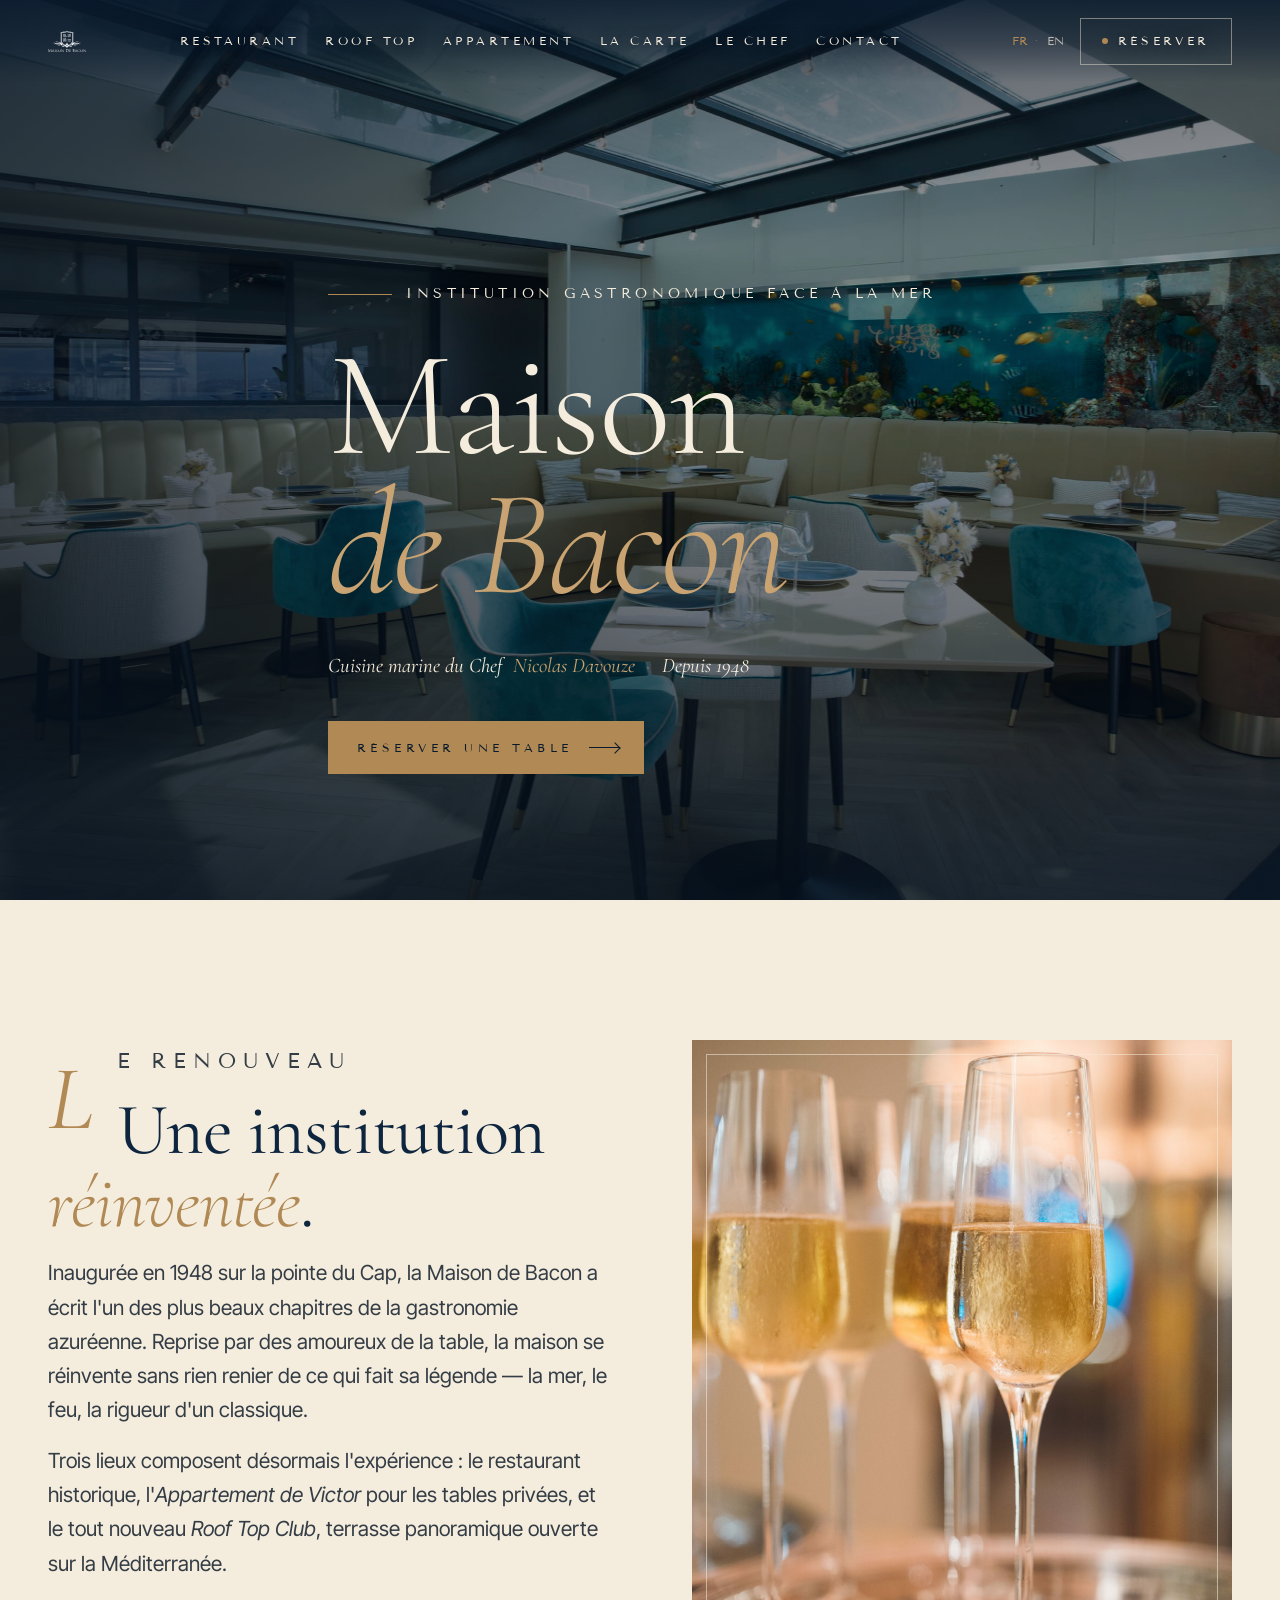
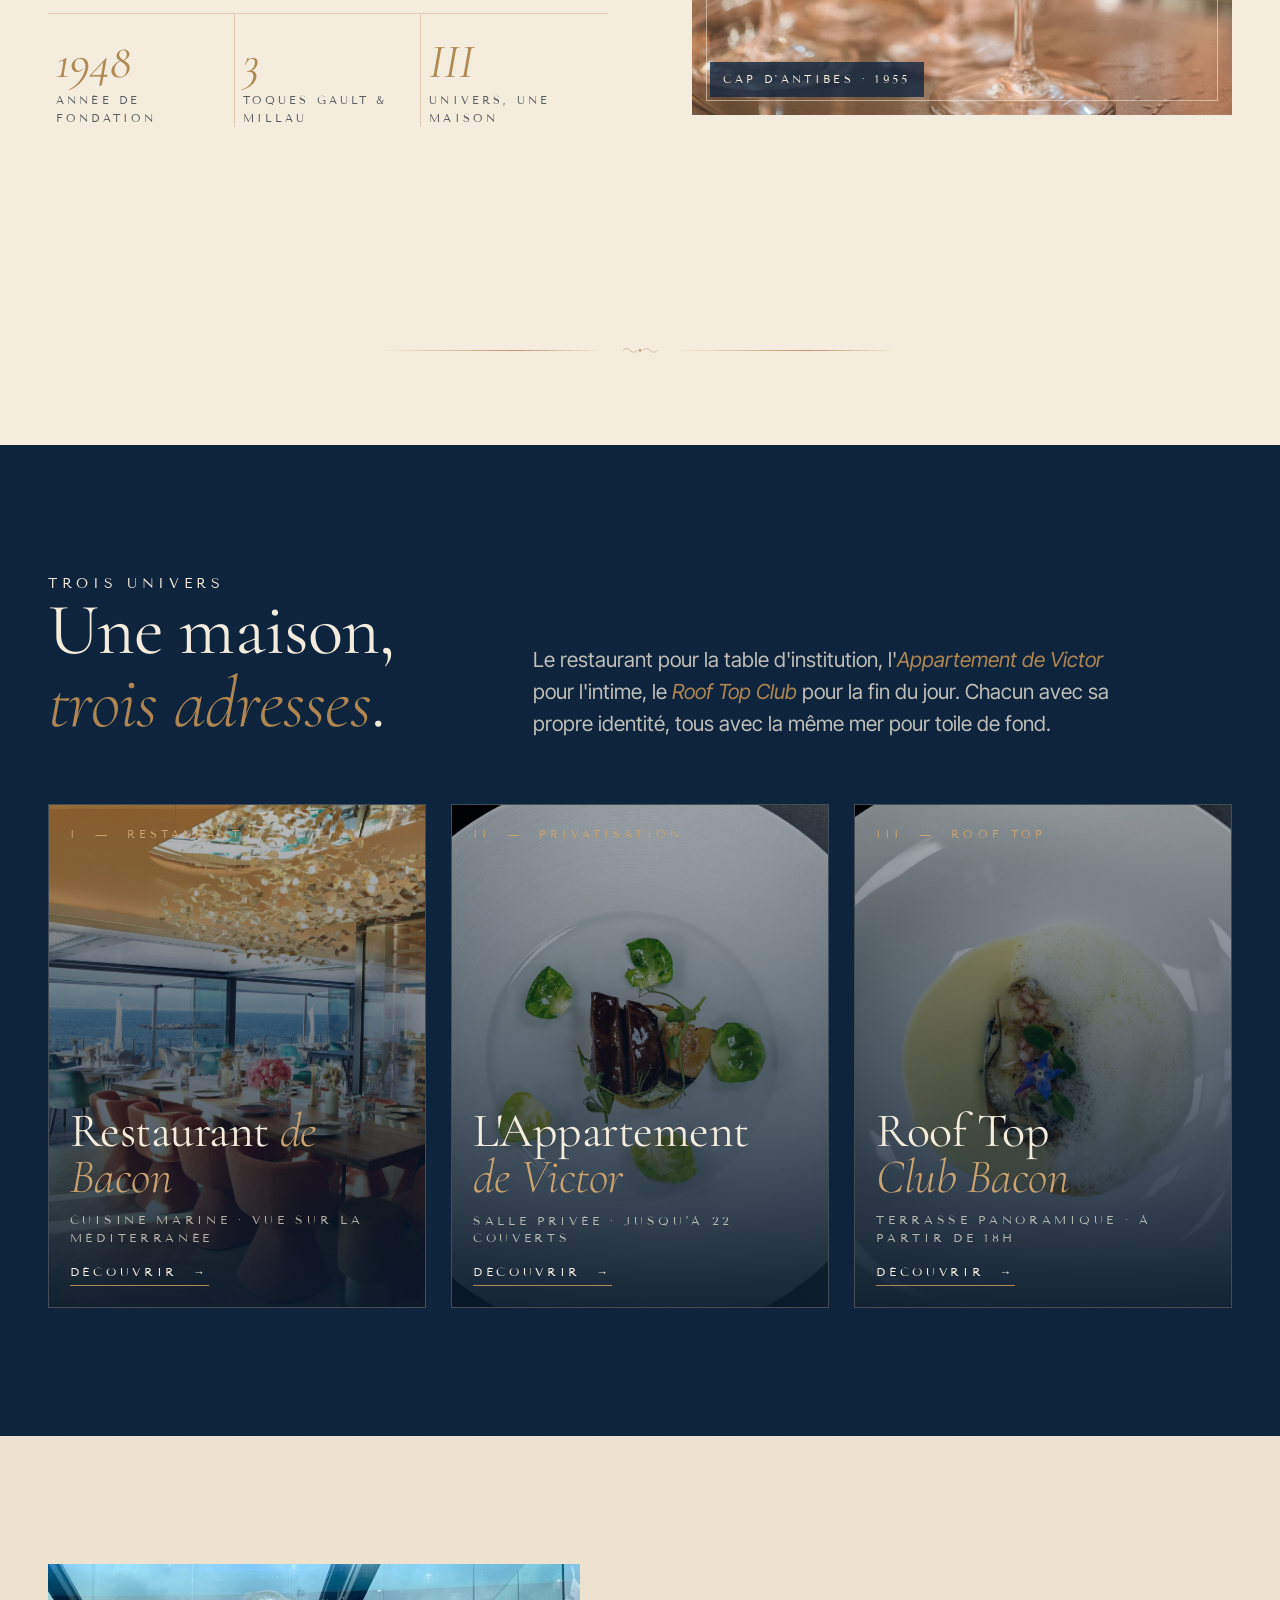
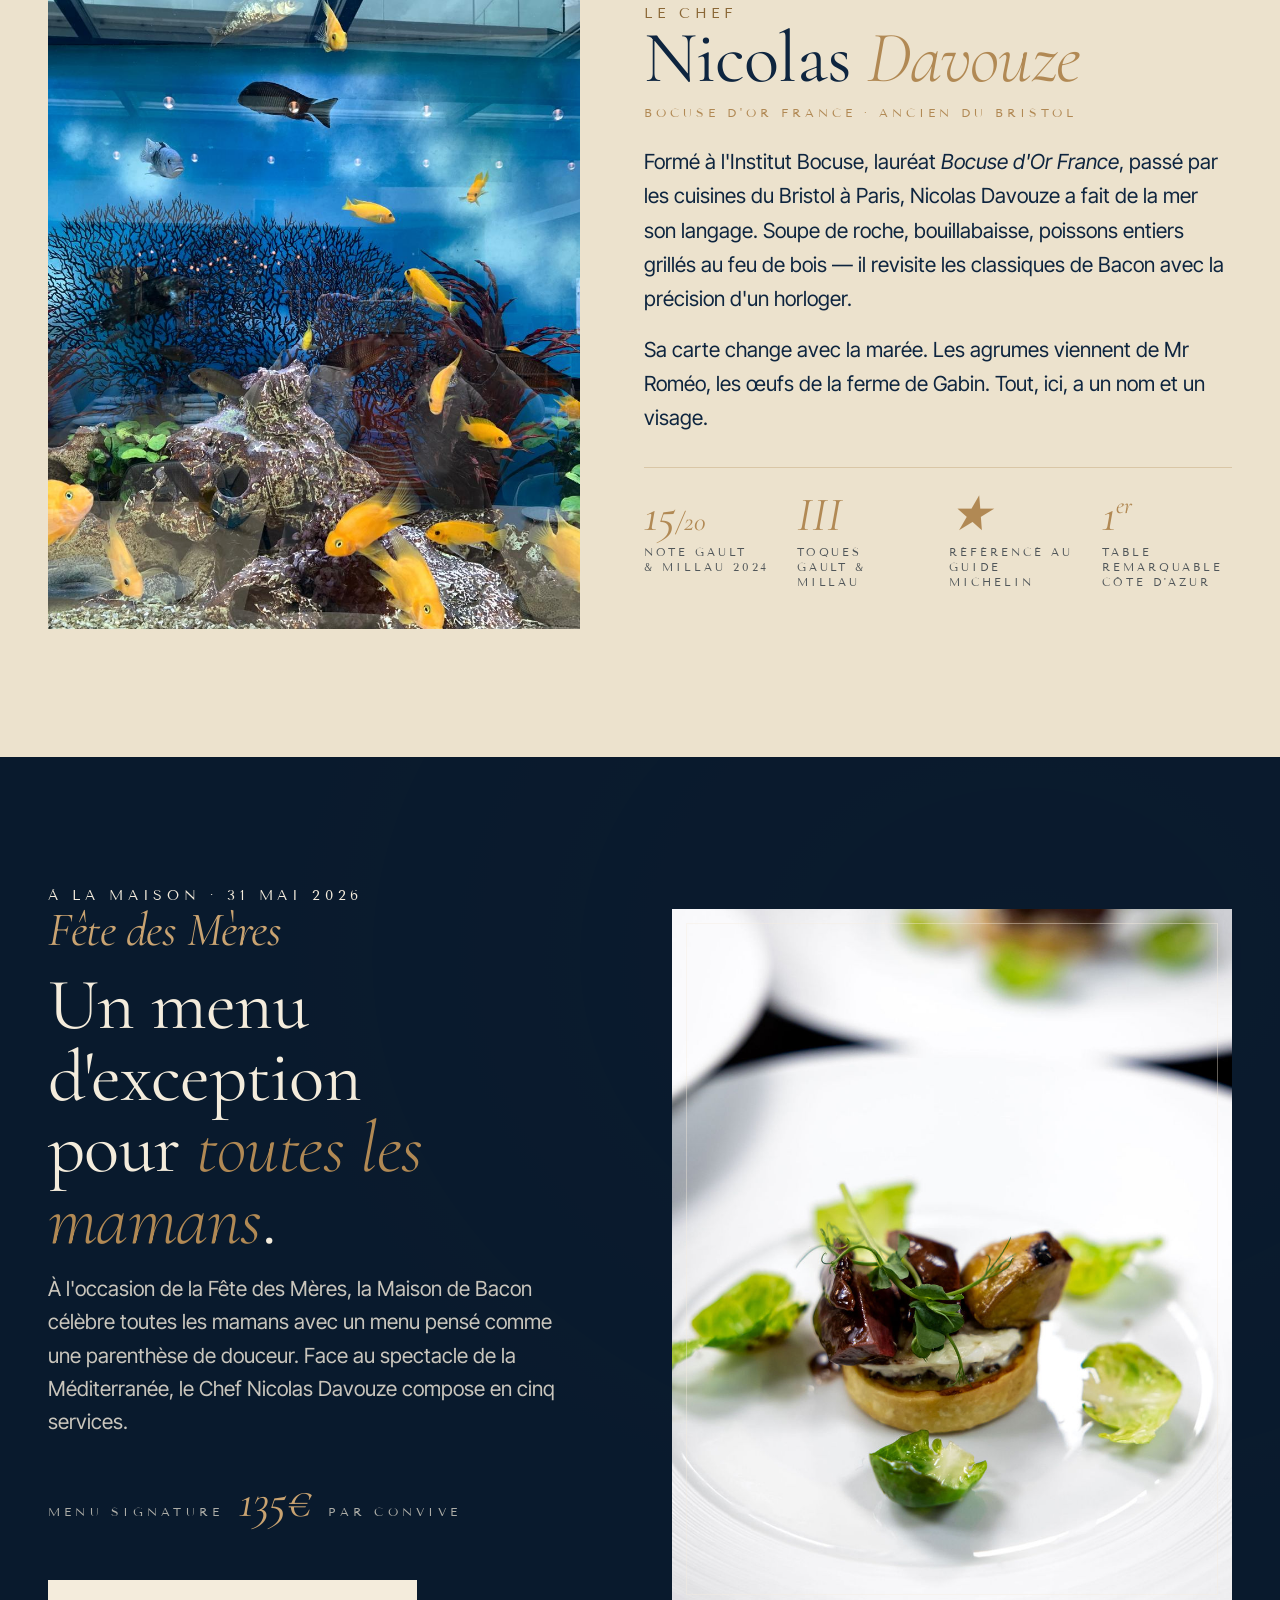
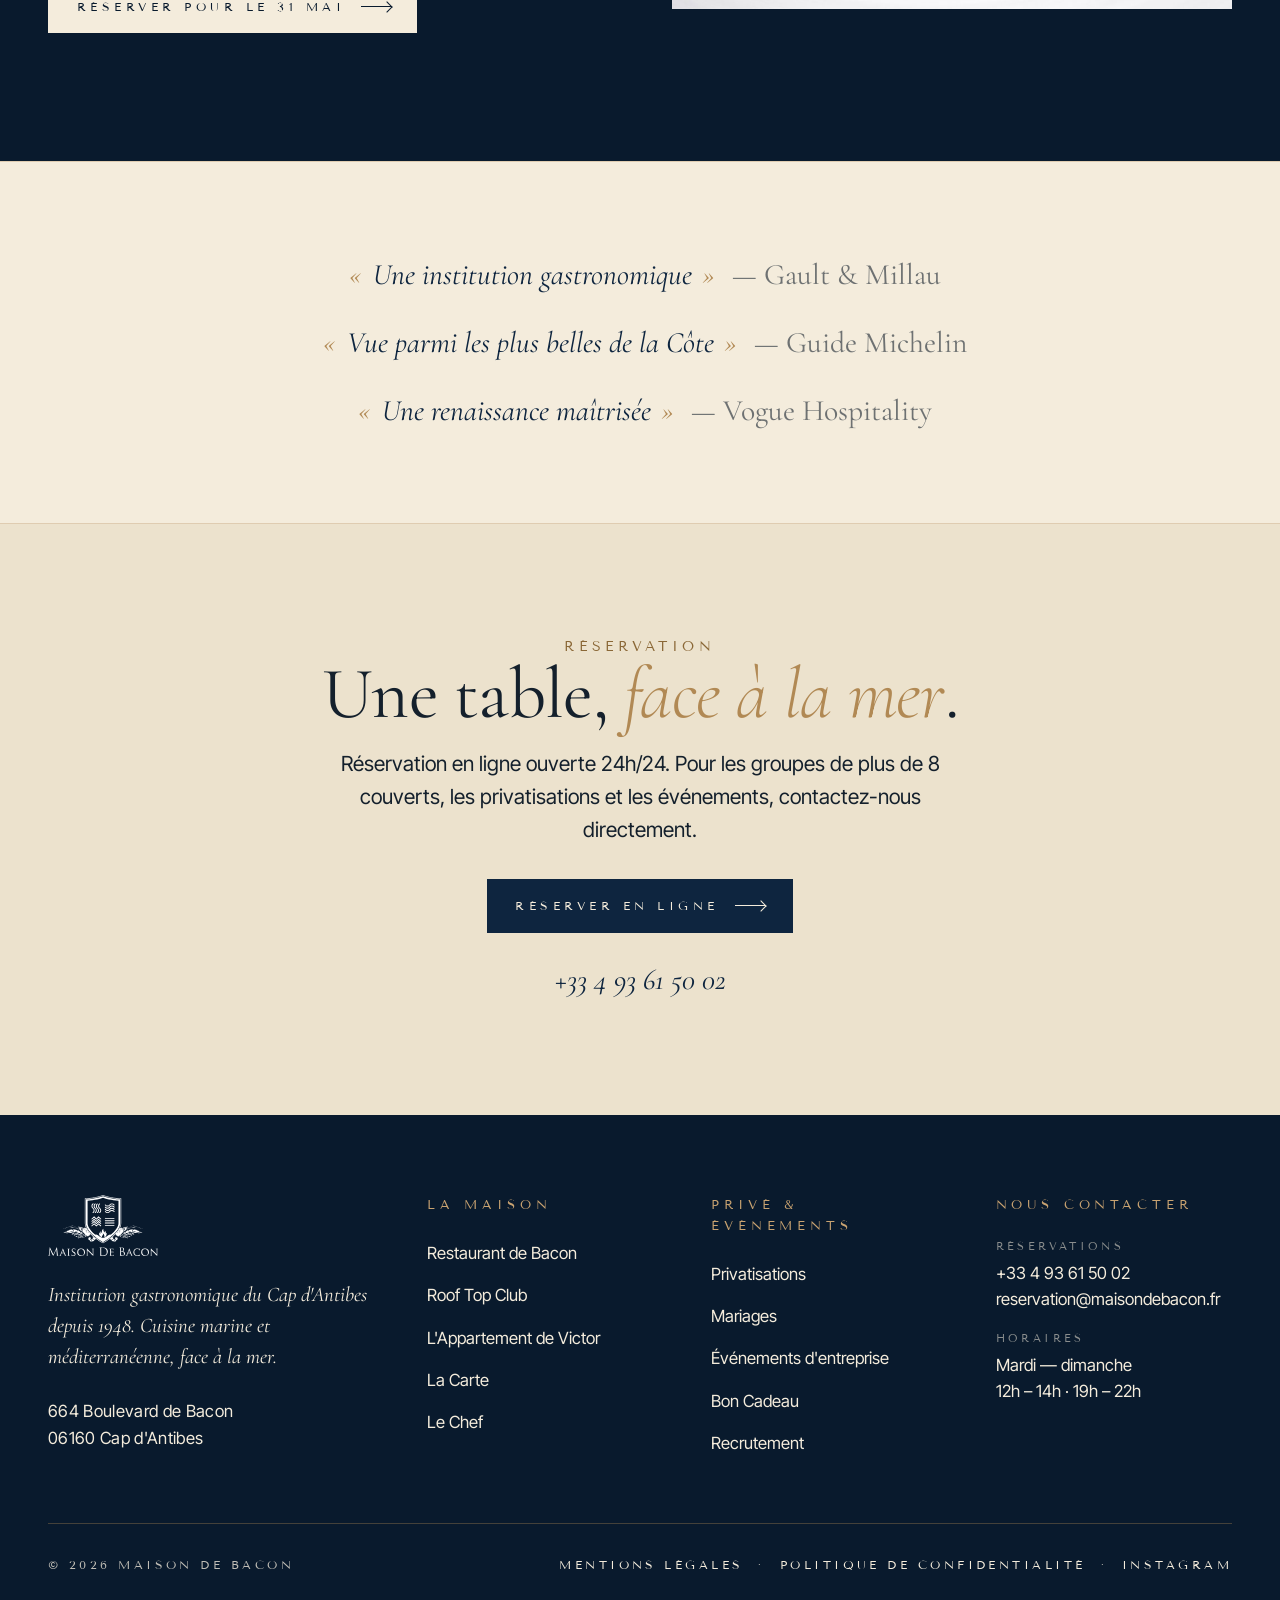
==== commit 3bd544a3: "Refine homepage hero — calmer photo, single-column stack, tighter copy - Swap hero image from busy i" ====
--- a/index.html
+++ b/index.html
@@ -19,7 +19,7 @@
 <meta property="og:title" content="Maison de Bacon — Restaurant gastronomique face à la mer">
 <meta property="og:description" content="Institution gastronomique du Cap d'Antibes depuis 1948. Cuisine marine du Chef Nicolas Davouze.">
 <meta property="og:url" content="https://maisondebacon.fr/">
-<meta property="og:image" content="assets/img/hero-terrace.jpg">
+<meta property="og:image" content="assets/img/photo-sea.jpg">
 
 <!-- Schema.org Restaurant -->
 <script type="application/ld+json">
@@ -32,7 +32,7 @@
   "description": "Institution gastronomique du Cap d'Antibes depuis 1948. Cuisine marine et méditerranéenne du Chef Nicolas Davouze.",
   "url": "https://maisondebacon.fr/",
   "telephone": "+33 4 93 61 50 02",
-  "image": ["https://maisondebacon.fr/assets/img/hero-terrace.jpg"],
+  "image": ["https://maisondebacon.fr/assets/img/photo-sea.jpg"],
   "priceRange": "€€€€",
   "servesCuisine": ["Méditerranéenne", "Cuisine marine", "Gastronomique française"],
   "acceptsReservations": "True",
@@ -55,13 +55,13 @@
 }
 </script>
 
-<link rel="preload" as="image" href="assets/img/hero-terrace.jpg" fetchpriority="high">
+<link rel="preload" as="image" href="assets/img/photo-sea.jpg" fetchpriority="high">
 <link rel="preconnect" href="https://fonts.googleapis.com">
 <link rel="preconnect" href="https://fonts.gstatic.com" crossorigin>
-<link rel="stylesheet" href="styles.css?v=10">
+<link rel="stylesheet" href="styles.css?v=11">
 </head>
 
-<body>
+<body class="page-home">
 
 <a class="skip-link" href="#main">Aller au contenu</a>
 
@@ -134,22 +134,17 @@
       Maison <em>de Bacon</em>
     </h1>
 
-    <div class="hero__bottom">
-      <p class="hero__lede reveal reveal--delay-2">
-        Une cuisine marine et méditerranéenne, signée par le Chef <em>Nicolas Davouze</em>,
-        servie face au Massif du Mercantour et au vieil Antibes.
-      </p>
-      <a href="#reserver" class="hero__cta reveal reveal--delay-3" id="reserver">
-        Réserver une table
-        <span class="hero__cta-arrow"></span>
-      </a>
-    </div>
-  </div>
-
-  <span class="hero__scroll" aria-hidden="true">
-    Découvrir
-    <span class="hero__scroll-line"></span>
-  </span>
+    <p class="hero__lede reveal reveal--delay-2">
+      Cuisine marine du Chef <em>Nicolas Davouze</em>
+      <span class="hero__lede-sep" aria-hidden="true">·</span>
+      Depuis 1948
+    </p>
+
+    <a href="#reserver" class="hero__cta reveal reveal--delay-3" id="reserver">
+      Réserver une table
+      <span class="hero__cta-arrow"></span>
+    </a>
+  </div>
 </section>
 
 <!-- ============================================================
--- a/styles.css
+++ b/styles.css
@@ -146,6 +146,10 @@
 .nav__brand img { width: 38px; height: auto; }
 .nav__brand-mark { display: none; }
 @media (min-width: 720px) { .nav__brand-mark { display: inline; } }
+/* On the home page the hero already shows the brand at full scale — hide the
+   nav wordmark in its top state to remove the duplicate. It returns once the
+   solid nav background kicks in. */
+.page-home .nav:not(.is-scrolled) .nav__brand-mark { display: none; }
 .nav__menu {
   display: none; gap: clamp(1.2rem, 2vw, 2rem);
   font-family: var(--eyebrow); font-size: 0.78rem;
@@ -213,18 +217,18 @@
 }
 .hero__media {
   position: absolute; inset: 0;
-  background-image: url("assets/img/hero-terrace.jpg");
+  background-image: url("assets/img/photo-sea.jpg");
   background-size: cover;
-  background-position: center 40%;
-  filter: saturate(0.92) contrast(1.02) brightness(0.78);
+  background-position: center 50%;
+  filter: saturate(0.95) contrast(1.02) brightness(0.74);
   transform: scale(1.06);
   animation: heroBreath 18s var(--ease) both;
 }
 .hero__media::after {
   content: ""; position: absolute; inset: 0;
   background:
-    linear-gradient(180deg, rgba(9,26,45,0.55) 0%, rgba(9,26,45,0.05) 28%, rgba(9,26,45,0.0) 50%, rgba(9,26,45,0.65) 100%),
-    linear-gradient(90deg, rgba(9,26,45,0.5), rgba(9,26,45,0));
+    linear-gradient(180deg, rgba(9,26,45,0.55) 0%, rgba(9,26,45,0.18) 28%, rgba(9,26,45,0.18) 50%, rgba(9,26,45,0.78) 100%),
+    linear-gradient(90deg, rgba(9,26,45,0.62) 0%, rgba(9,26,45,0.1) 55%, rgba(9,26,45,0) 100%);
 }
 @keyframes heroBreath { from { transform: scale(1.16); } to { transform: scale(1.04); } }
 
@@ -240,8 +244,9 @@
 
 .hero__inner {
   position: relative; z-index: 2;
-  display: grid;
-  gap: clamp(2rem, 6vh, 4rem);
+  display: flex; flex-direction: column; align-items: flex-start;
+  gap: clamp(1.4rem, 3.5vh, 2.4rem);
+  max-width: 720px;
   padding-bottom: clamp(2rem, 8vh, 6rem);
 }
 .hero__shield {
@@ -270,23 +275,19 @@
   letter-spacing: 0.32em; text-transform: uppercase;
   color: var(--cream);
 }
-.hero__bottom {
-  display: grid; gap: 2rem;
-  grid-template-columns: 1fr;
-  align-items: end;
-}
-@media (min-width: 820px) {
-  .hero__bottom { grid-template-columns: 1fr auto; }
-}
 .hero__lede {
-  max-width: 36ch;
+  display: inline-flex; flex-wrap: wrap; align-items: baseline; gap: 0.7rem;
   font-family: var(--display);
   font-style: italic;
-  font-weight: 300;
+  font-weight: 400;
   font-size: var(--step-1);
-  line-height: 1.45;
-  color: rgba(244, 236, 220, 0.86);
-}
+  line-height: 1.4;
+  color: var(--cream);
+  margin-top: 0.4rem;
+}
+.hero__lede em { font-style: italic; color: var(--gold-bright); font-weight: 400; }
+.hero__lede-sep { color: var(--gold); font-style: normal; opacity: 0.7; }
+.hero__cta { margin-top: 0.6rem; }
 .hero__cta {
   display: inline-flex; align-items: center; gap: 1rem;
   padding: 1.05rem 1.6rem 1.05rem 1.8rem;
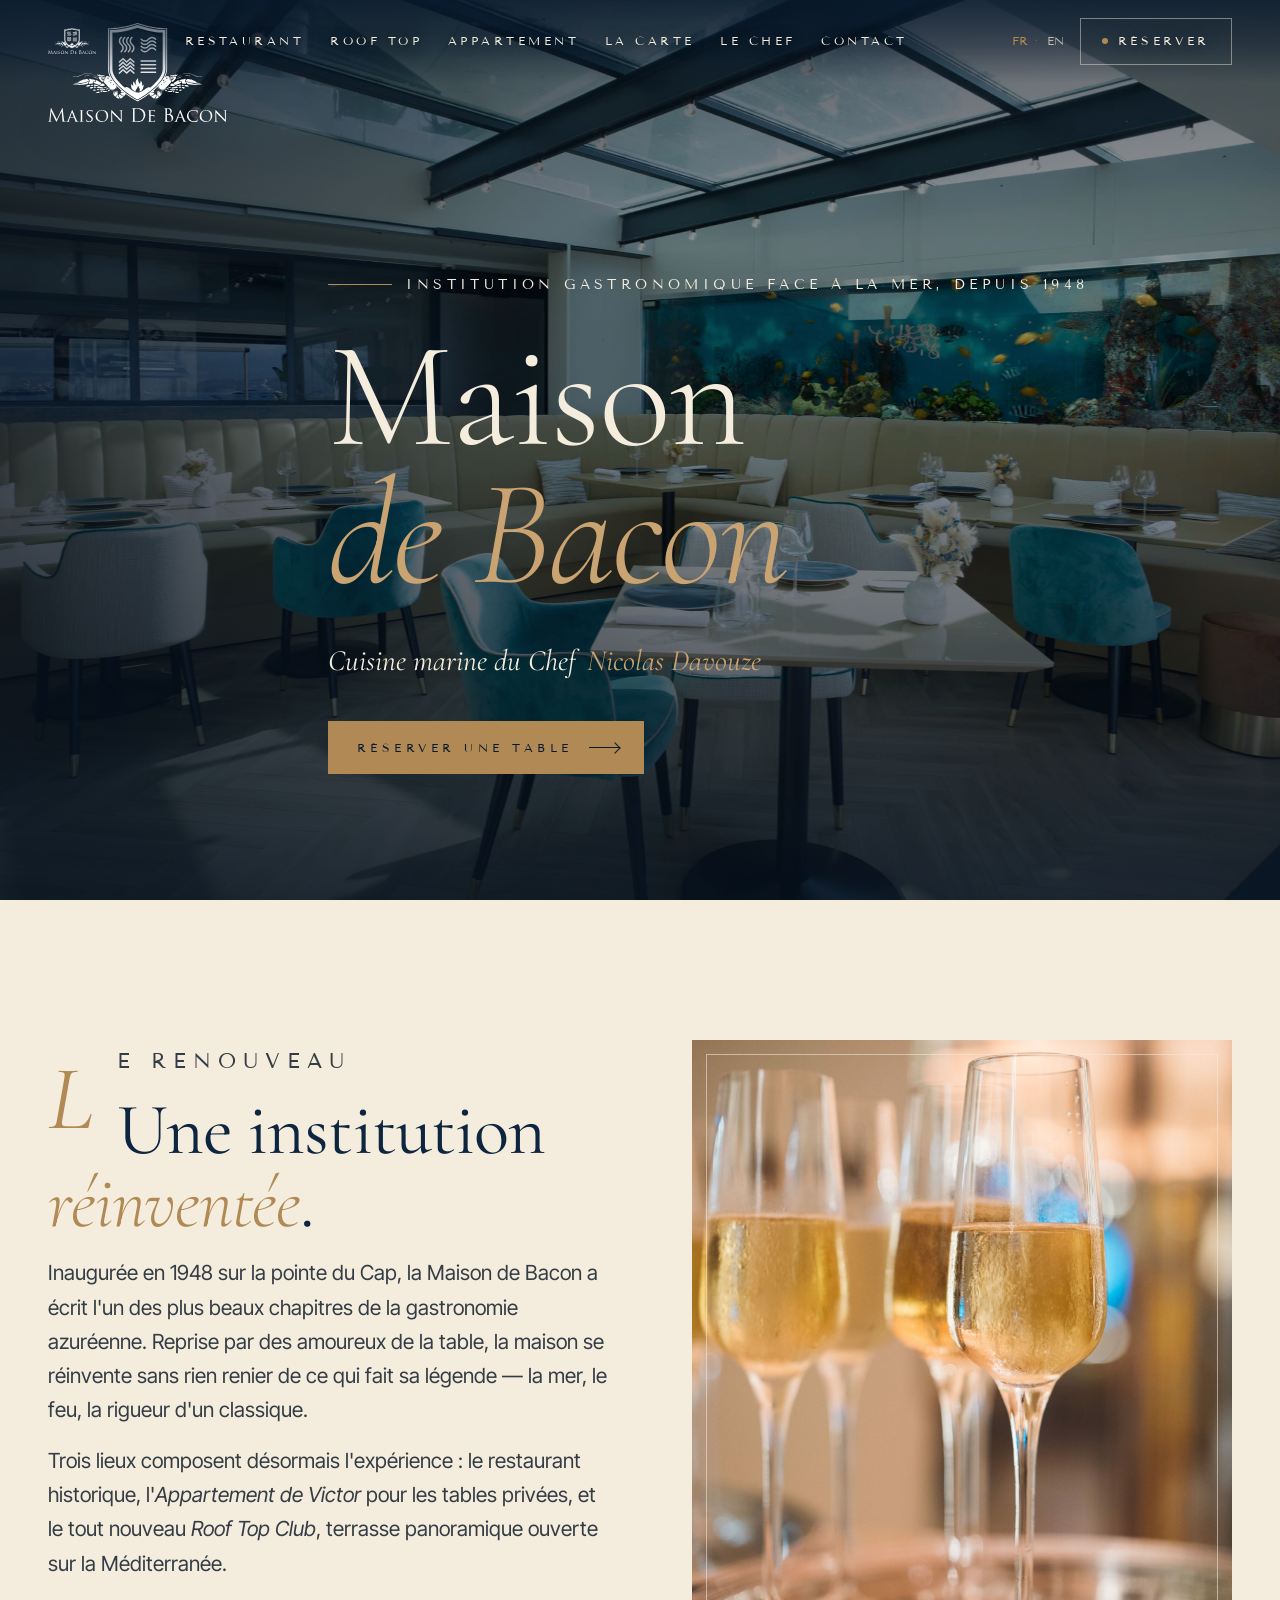
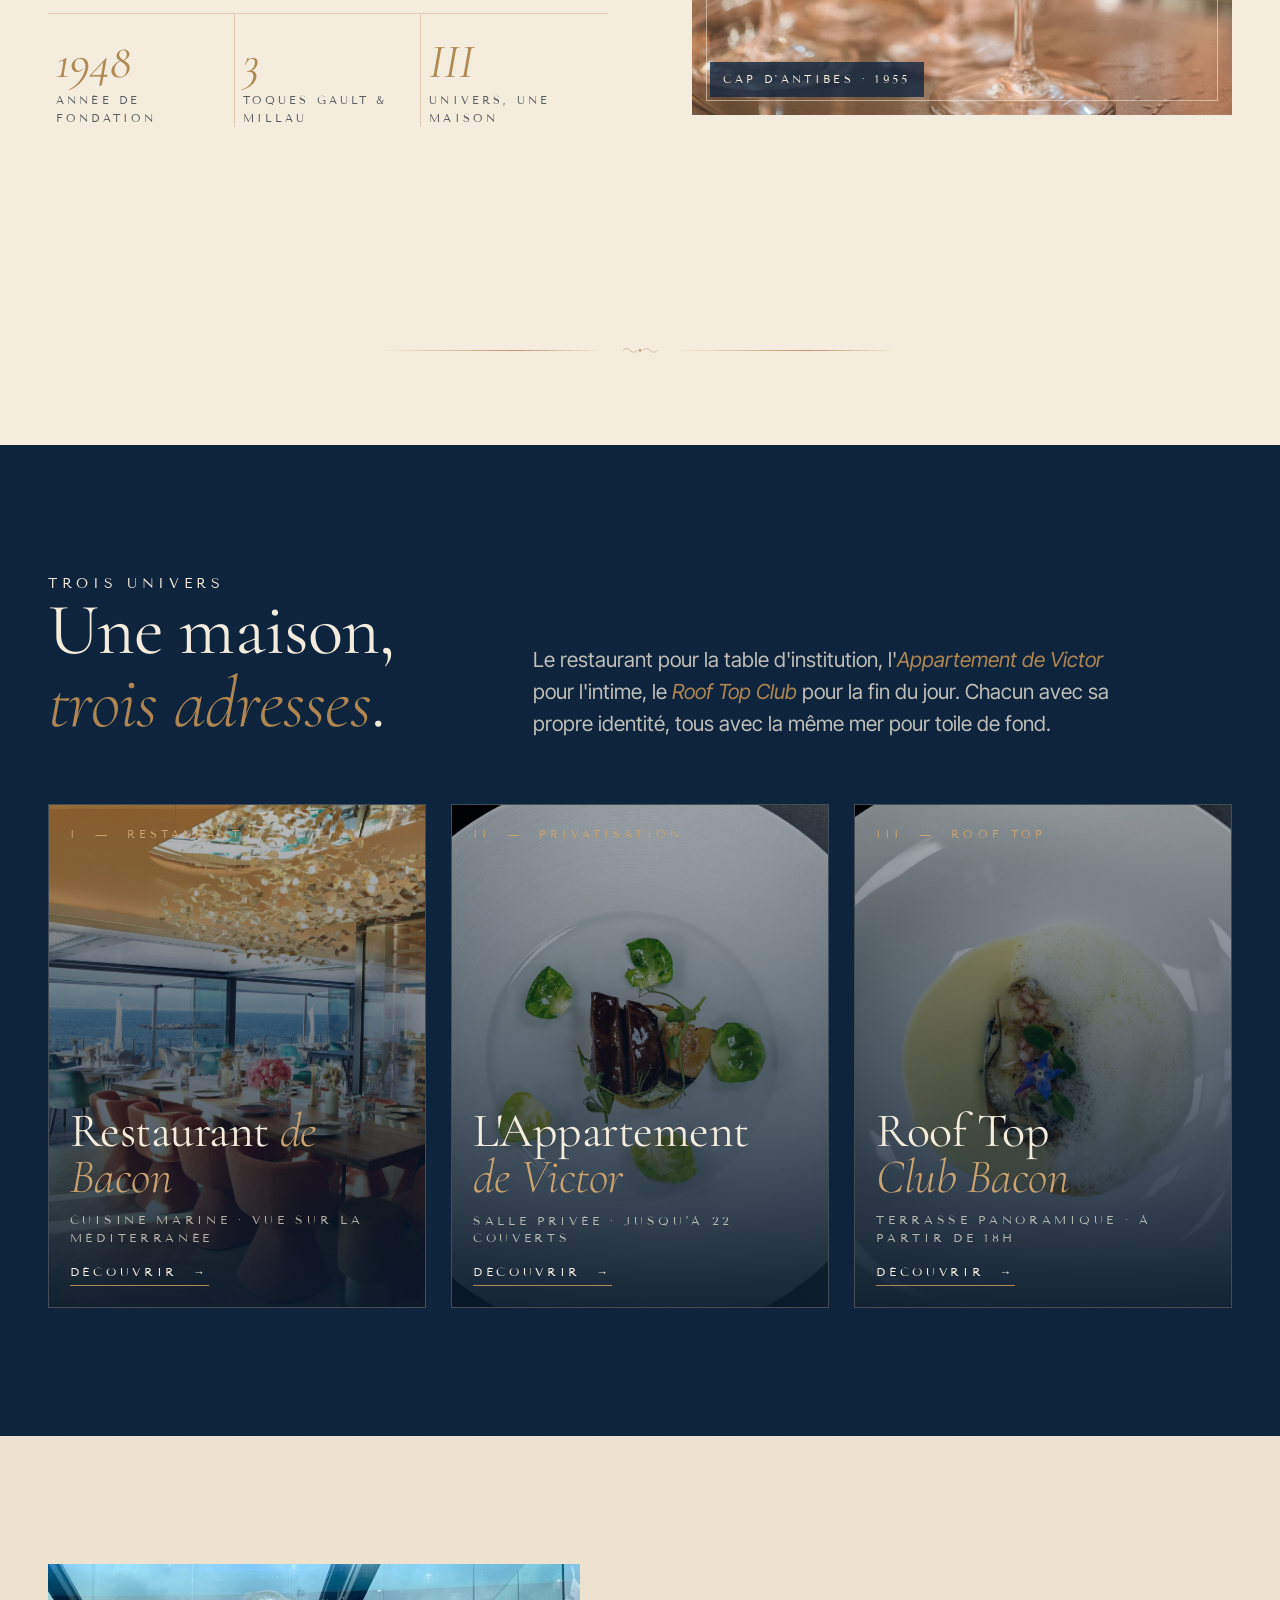
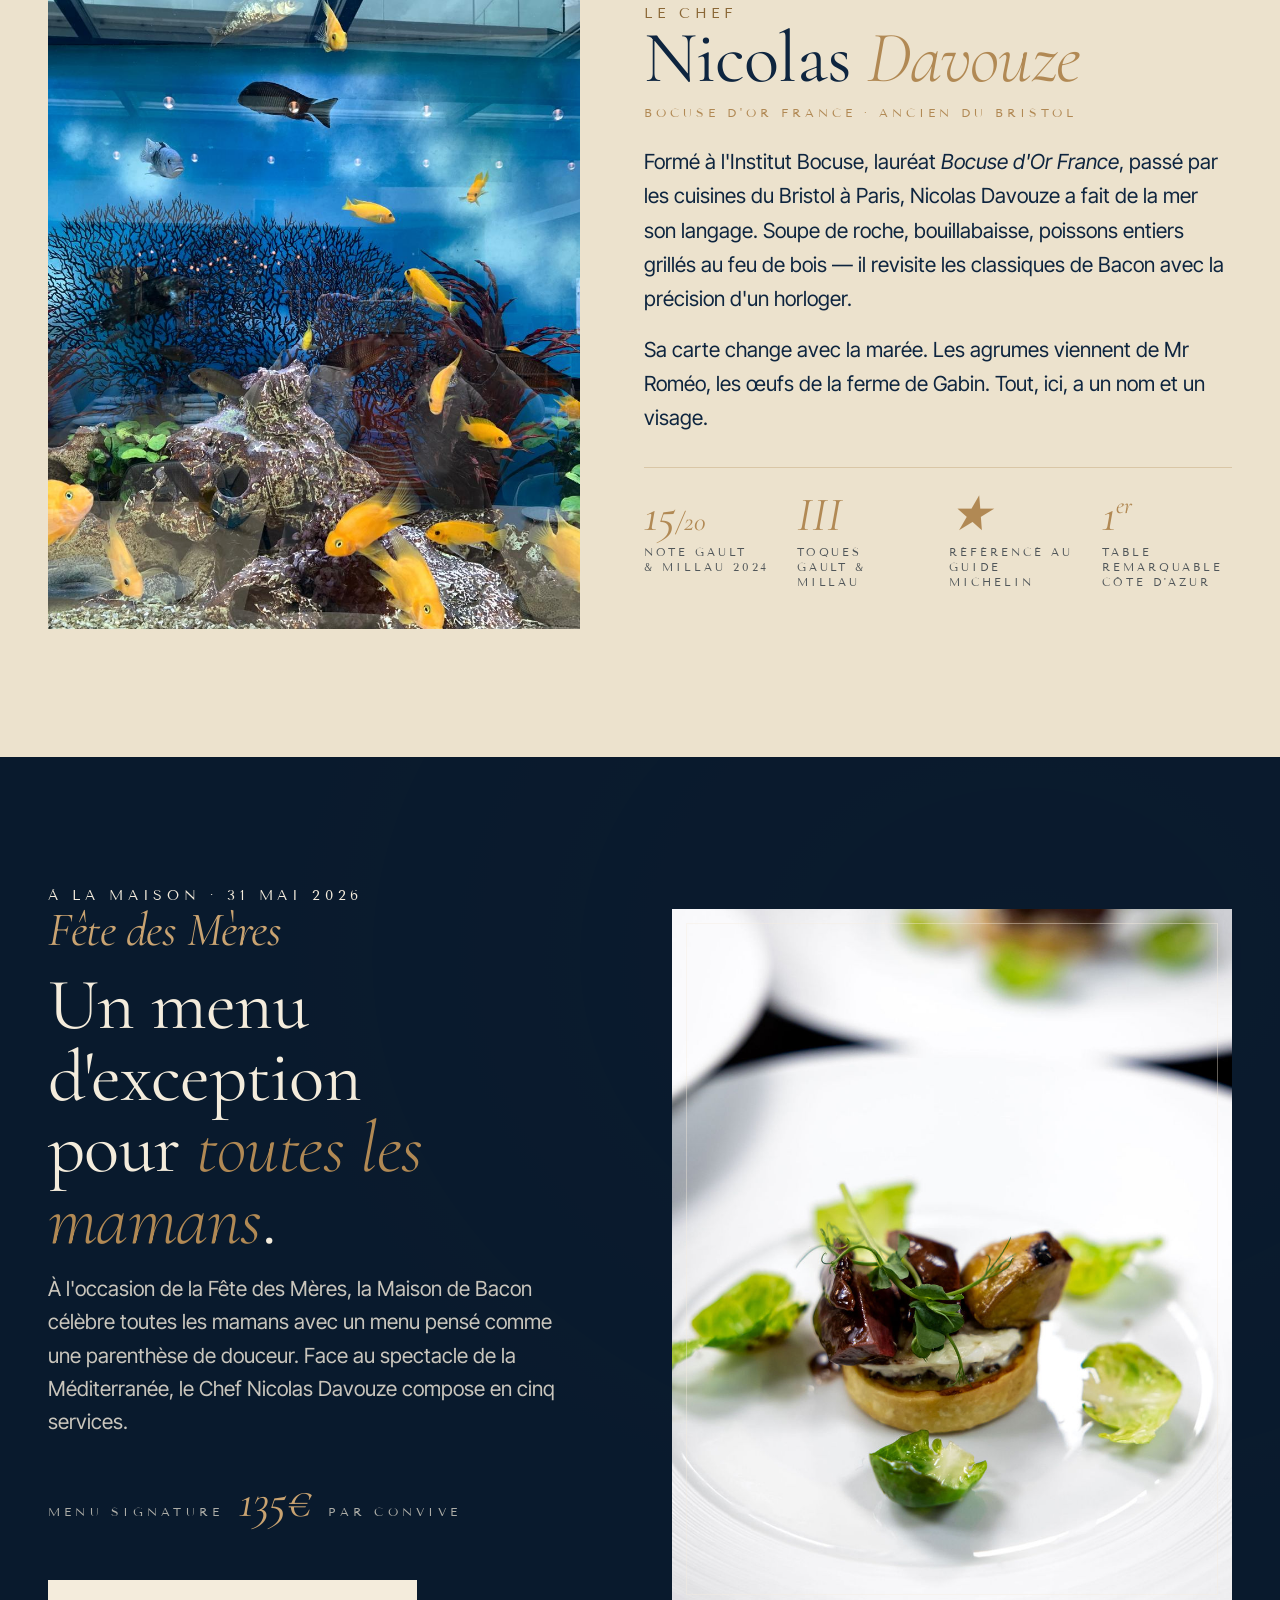
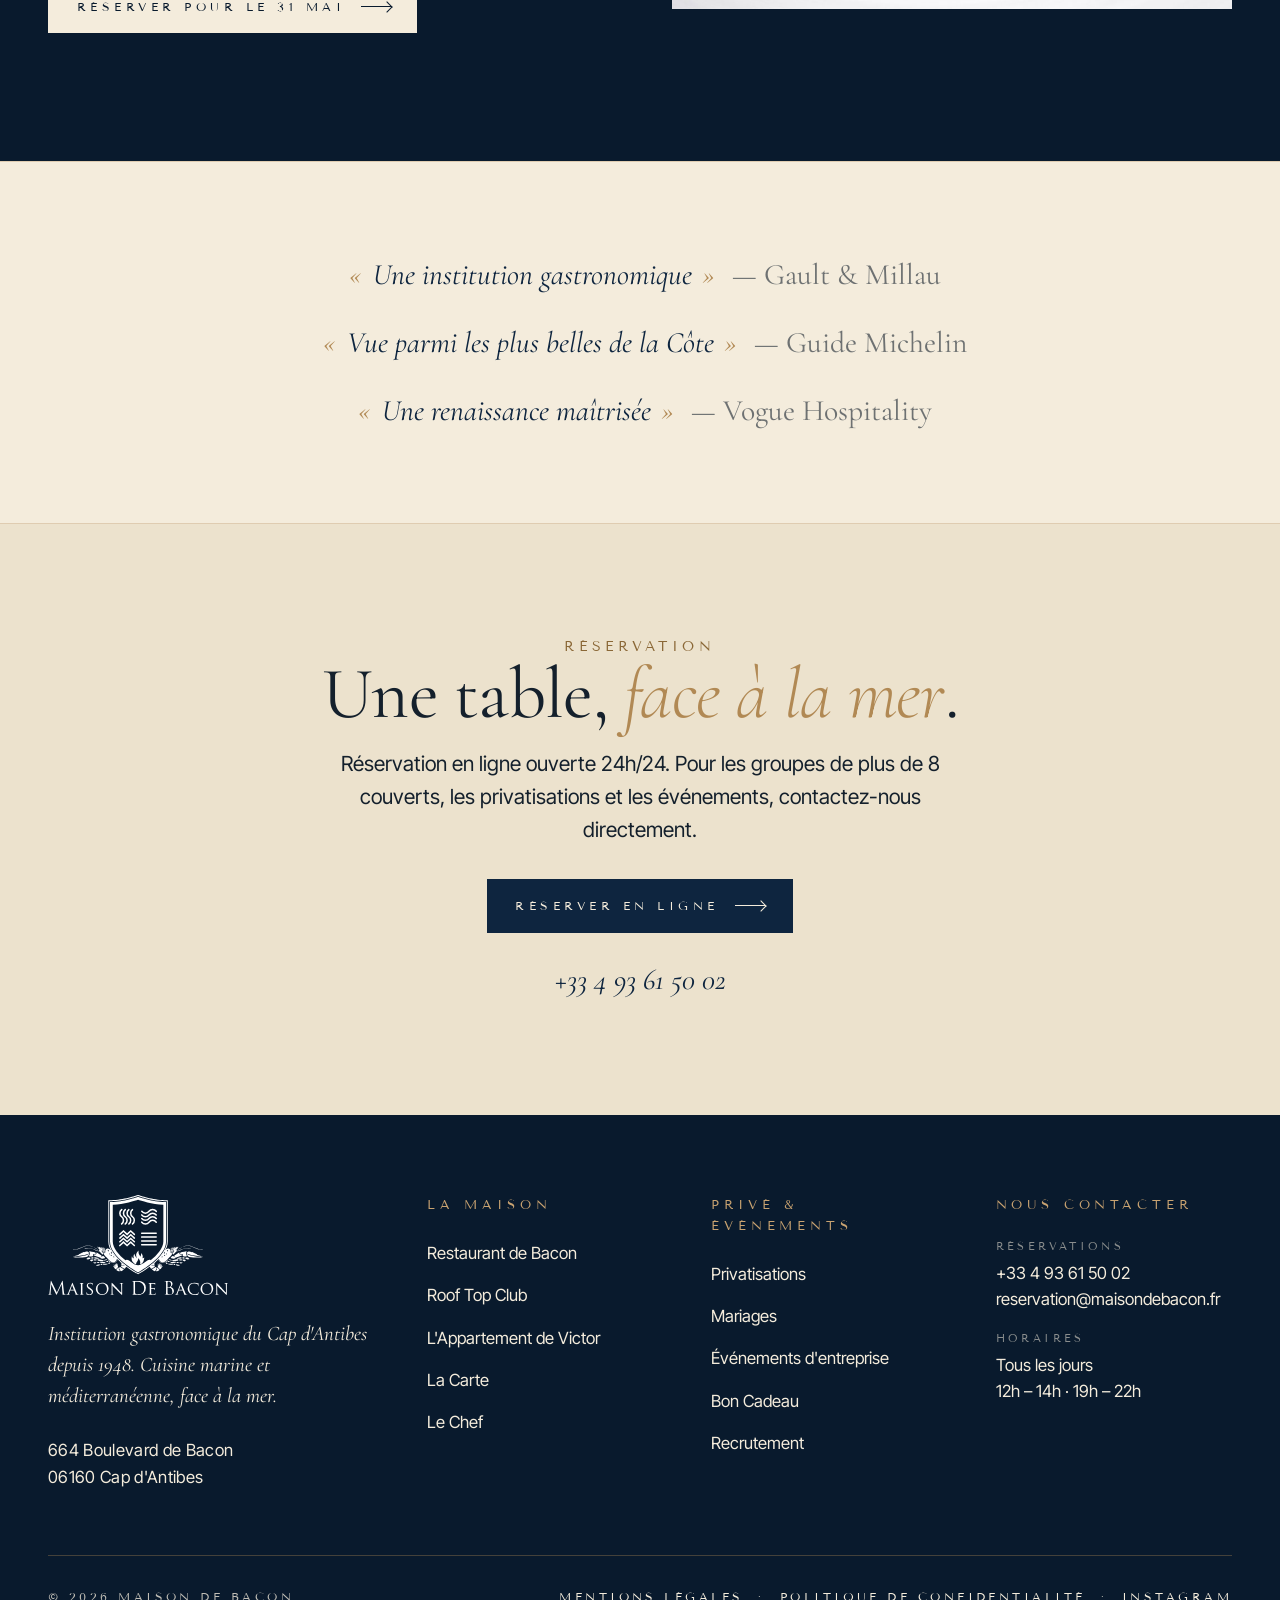
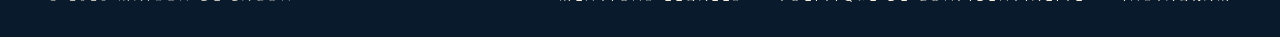
==== commit ec84c346: "Polish hero typography, add scroll-driven crest, correct opening hours Hero - Roll "depuis 1948" int" ====
--- a/index.html
+++ b/index.html
@@ -47,7 +47,7 @@
   "geo": { "@type": "GeoCoordinates", "latitude": 43.5567, "longitude": 7.1336 },
   "openingHoursSpecification": [{
     "@type": "OpeningHoursSpecification",
-    "dayOfWeek": ["Tuesday","Wednesday","Thursday","Friday","Saturday","Sunday"],
+    "dayOfWeek": ["Monday","Tuesday","Wednesday","Thursday","Friday","Saturday","Sunday"],
     "opens": "12:00", "closes": "22:00"
   }],
   "hasMenu": "https://maisondebacon.fr/lesprit-du-midi/",
@@ -58,7 +58,7 @@
 <link rel="preload" as="image" href="assets/img/photo-sea.jpg" fetchpriority="high">
 <link rel="preconnect" href="https://fonts.googleapis.com">
 <link rel="preconnect" href="https://fonts.gstatic.com" crossorigin>
-<link rel="stylesheet" href="styles.css?v=11">
+<link rel="stylesheet" href="styles.css?v=12">
 </head>
 
 <body class="page-home">
@@ -123,11 +123,15 @@
 <section class="hero" aria-labelledby="hero-title">
   <div class="hero__media" role="presentation"></div>
 
+  <a href="/" class="hero__crest" aria-label="Maison de Bacon — accueil">
+    <img src="assets/img/logo-white.svg" alt="" width="240" height="134">
+  </a>
+
   <div class="wrap hero__inner">
 
     <p class="hero__tagline reveal">
       <span class="rule" aria-hidden="true"></span>
-      Institution gastronomique face à la mer
+      Institution gastronomique face à la mer, depuis 1948
     </p>
 
     <h1 id="hero-title" class="hero__title display reveal reveal--delay-1">
@@ -136,8 +140,6 @@
 
     <p class="hero__lede reveal reveal--delay-2">
       Cuisine marine du Chef <em>Nicolas Davouze</em>
-      <span class="hero__lede-sep" aria-hidden="true">·</span>
-      Depuis 1948
     </p>
 
     <a href="#reserver" class="hero__cta reveal reveal--delay-3" id="reserver">
@@ -453,7 +455,7 @@
 
         <div class="footer__contact-row">
           <p class="footer__contact-label">Horaires</p>
-          <p class="footer__contact-value">Mardi — dimanche<br>12h – 14h · 19h – 22h</p>
+          <p class="footer__contact-value">Tous les jours<br>12h – 14h · 19h – 22h</p>
         </div>
       </div>
 
--- a/styles.css
+++ b/styles.css
@@ -143,7 +143,15 @@
   font-size: 0.78rem;
   text-transform: uppercase;
 }
-.nav__brand img { width: 38px; height: auto; }
+.nav__brand img {
+  width: 48px; height: auto;
+  transition: width 0.4s var(--ease), opacity 0.45s var(--ease);
+}
+
+/* Home page: the hero shows the crest at full scale, so the nav crest
+   stays invisible until the solid-nav state kicks in on scroll. */
+.page-home .nav:not(.is-scrolled) .nav__brand img { opacity: 0; }
+.page-home .nav.is-scrolled .nav__brand img { opacity: 1; }
 .nav__brand-mark { display: none; }
 @media (min-width: 720px) { .nav__brand-mark { display: inline; } }
 /* On the home page the hero already shows the brand at full scale — hide the
@@ -256,6 +264,28 @@
   opacity: 0.18; pointer-events: none;
   mix-blend-mode: screen;
 }
+
+/* Full-scale heraldic crest in the top-left of the home-page hero.
+   Fades and scales away once the user starts scrolling, handing the
+   logo over to the small one in the nav bar. */
+.hero__crest {
+  position: absolute; z-index: 3;
+  top: clamp(1.4rem, 2.5vh, 2rem);
+  left: var(--gutter);
+  transform-origin: top left;
+  display: block;
+  transition: opacity 0.5s var(--ease), transform 0.6s var(--ease);
+  pointer-events: auto;
+}
+.hero__crest img {
+  width: clamp(120px, 14vw, 180px); height: auto;
+  filter: drop-shadow(0 6px 24px rgba(9, 26, 45, 0.45));
+}
+.is-scrolled .hero__crest {
+  opacity: 0;
+  transform: translateY(-8px) scale(0.85);
+  pointer-events: none;
+}
 .hero__title {
   font-family: var(--display);
   font-weight: 300;
@@ -269,7 +299,8 @@
   display: block;
 }
 .hero__tagline {
-  display: flex; flex-wrap: wrap; align-items: center; gap: 0.9rem;
+  display: flex; flex-wrap: nowrap; align-items: center; gap: 0.9rem;
+  white-space: nowrap;
   font-family: var(--eyebrow);
   font-size: var(--step--1);
   letter-spacing: 0.32em; text-transform: uppercase;
@@ -280,8 +311,8 @@
   font-family: var(--display);
   font-style: italic;
   font-weight: 400;
-  font-size: var(--step-1);
-  line-height: 1.4;
+  font-size: var(--step-2);
+  line-height: 1.3;
   color: var(--cream);
   margin-top: 0.4rem;
 }
@@ -660,7 +691,7 @@
 }
 @media (min-width: 760px) { .footer__top { grid-template-columns: 1.4fr 1fr 1fr 1fr; } }
 
-.footer__brand img { width: 110px; opacity: 1; }
+.footer__brand img { width: 180px; opacity: 1; }
 .footer__intro {
   margin-top: 1.4rem; max-width: 36ch;
   font-family: var(--display); font-style: italic; font-weight: 400;
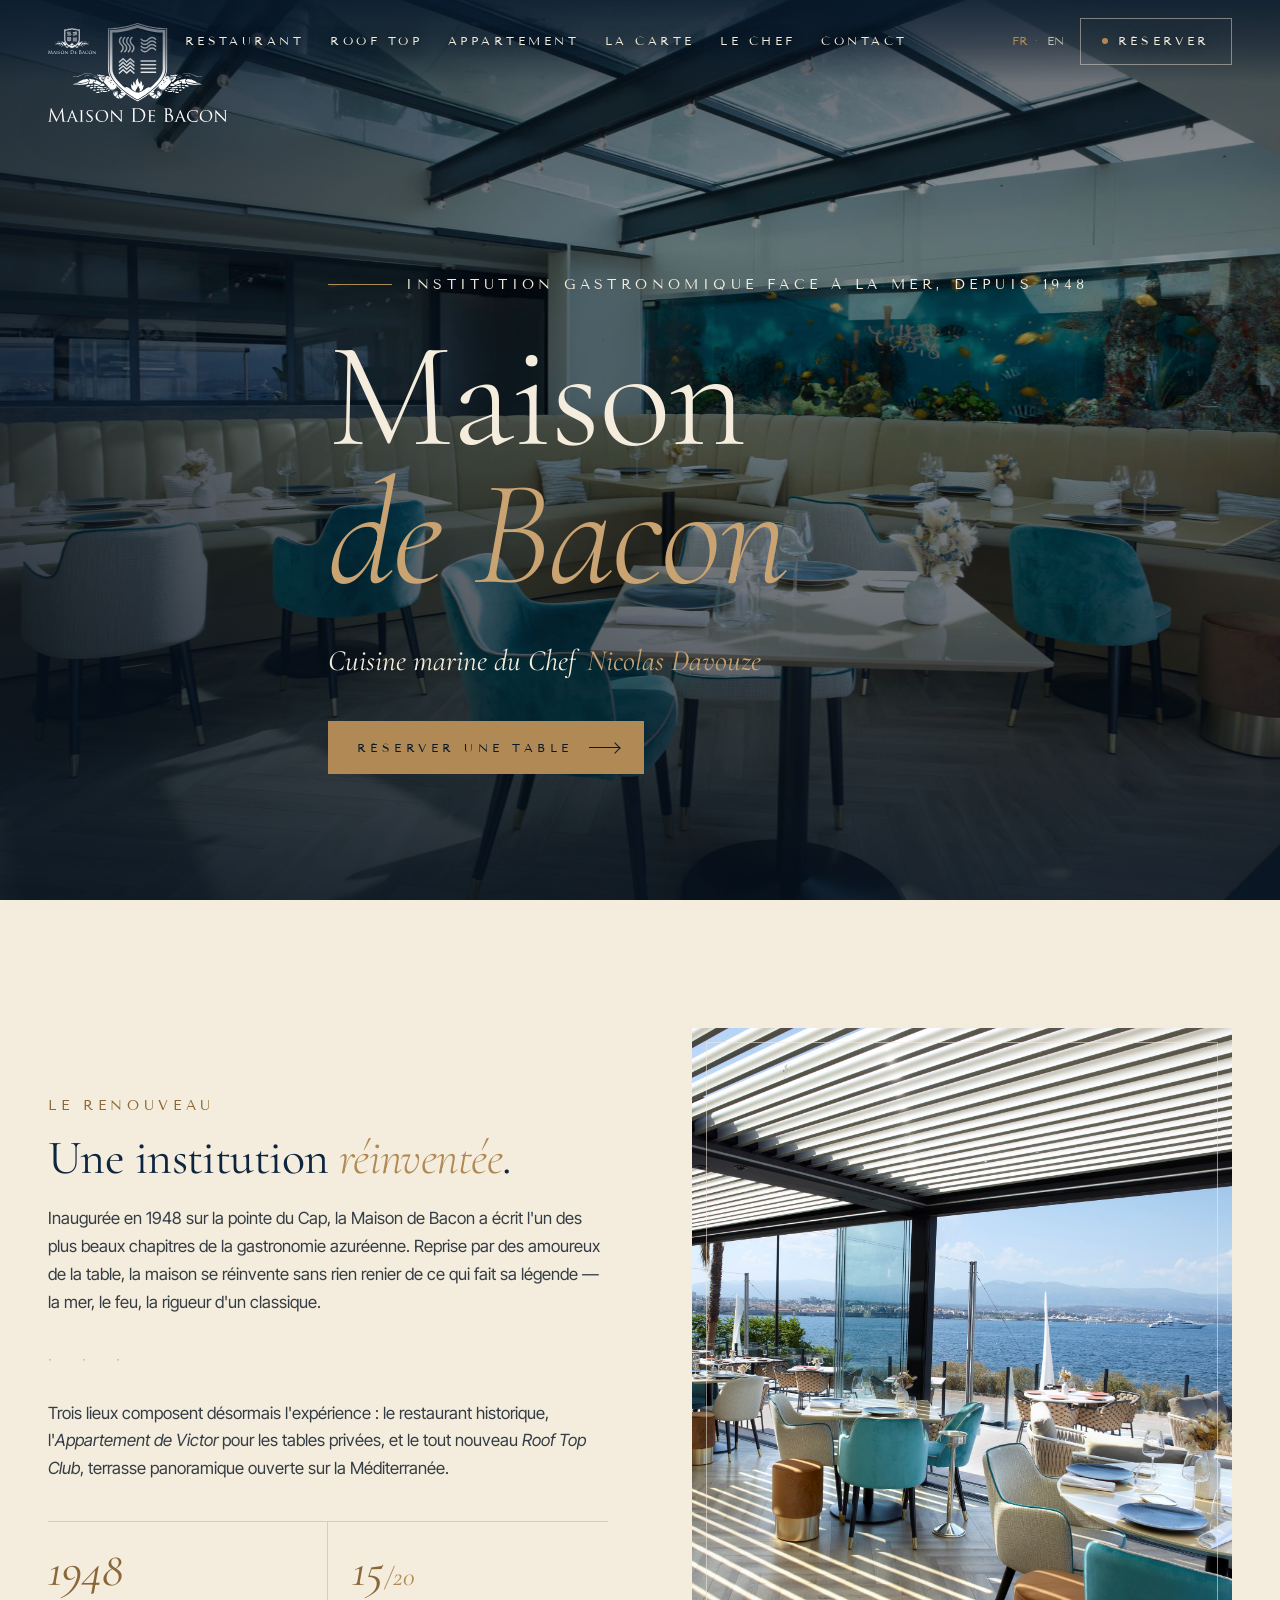
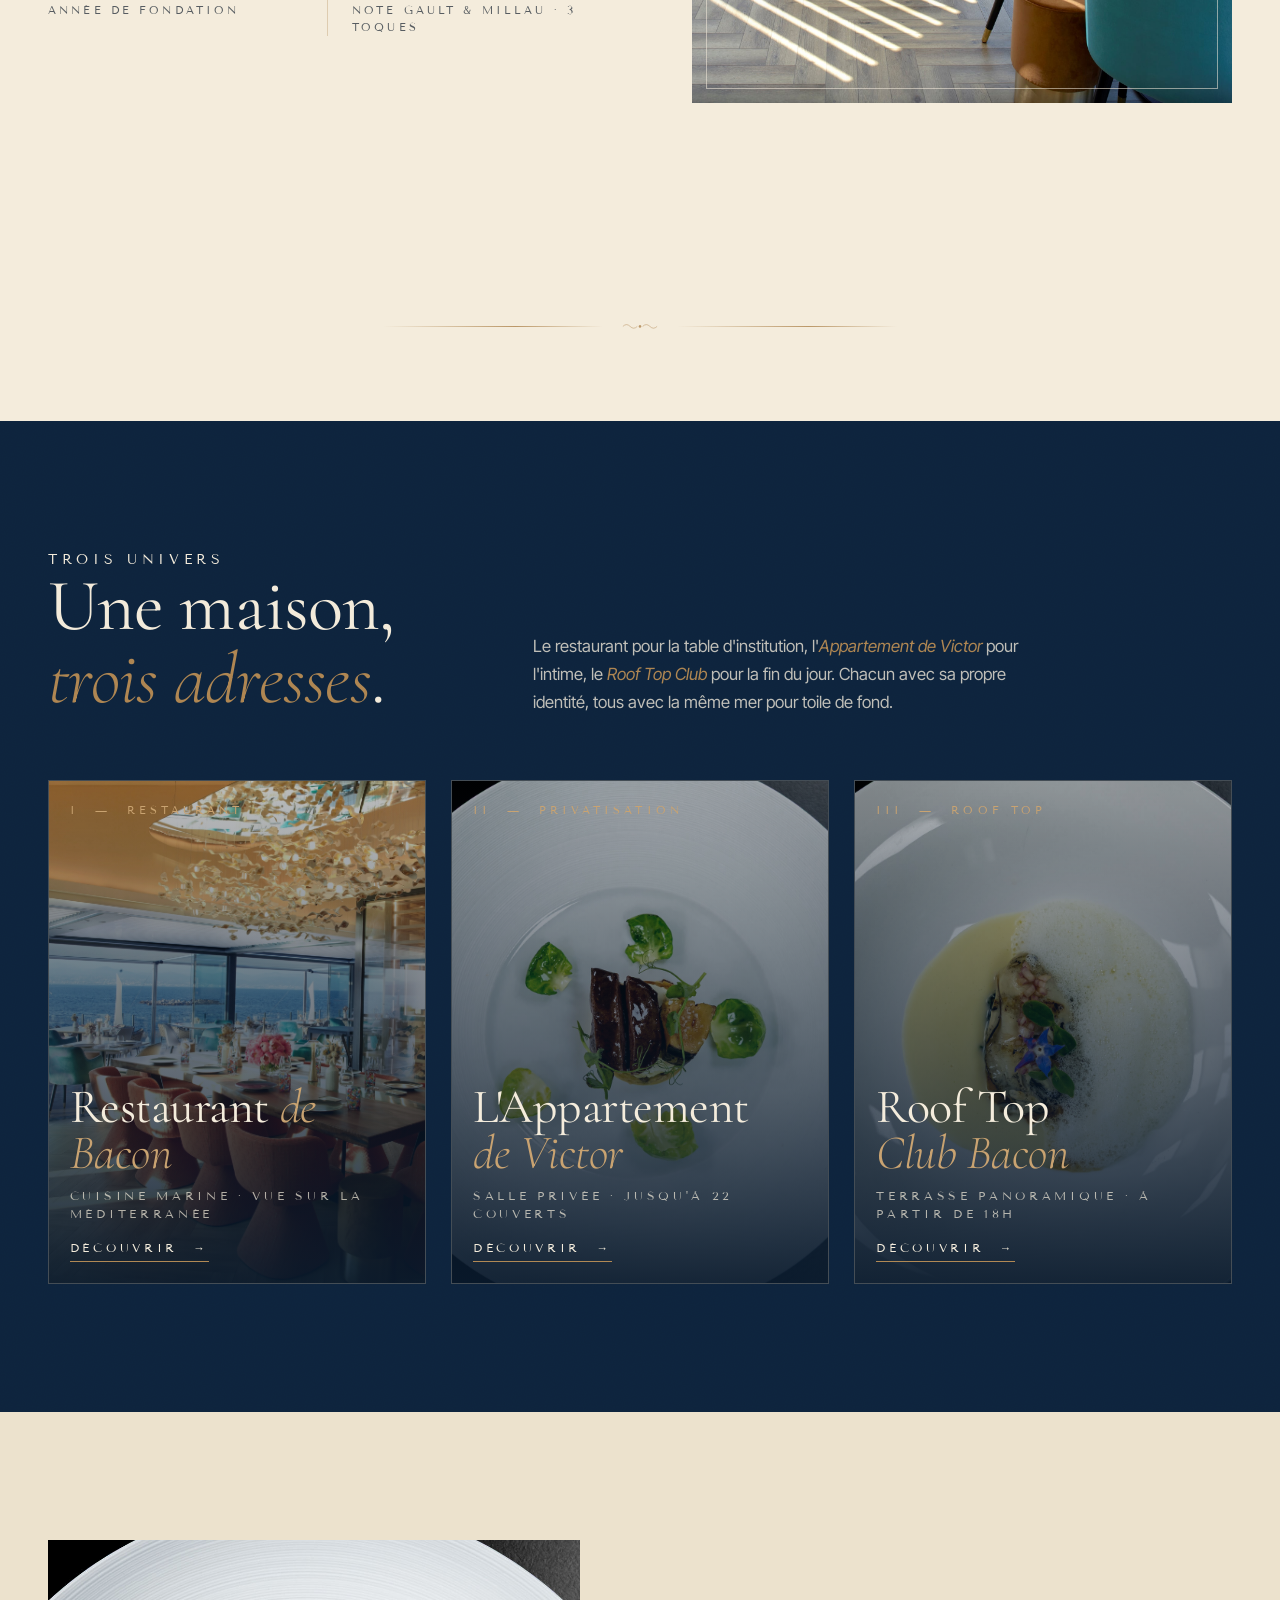
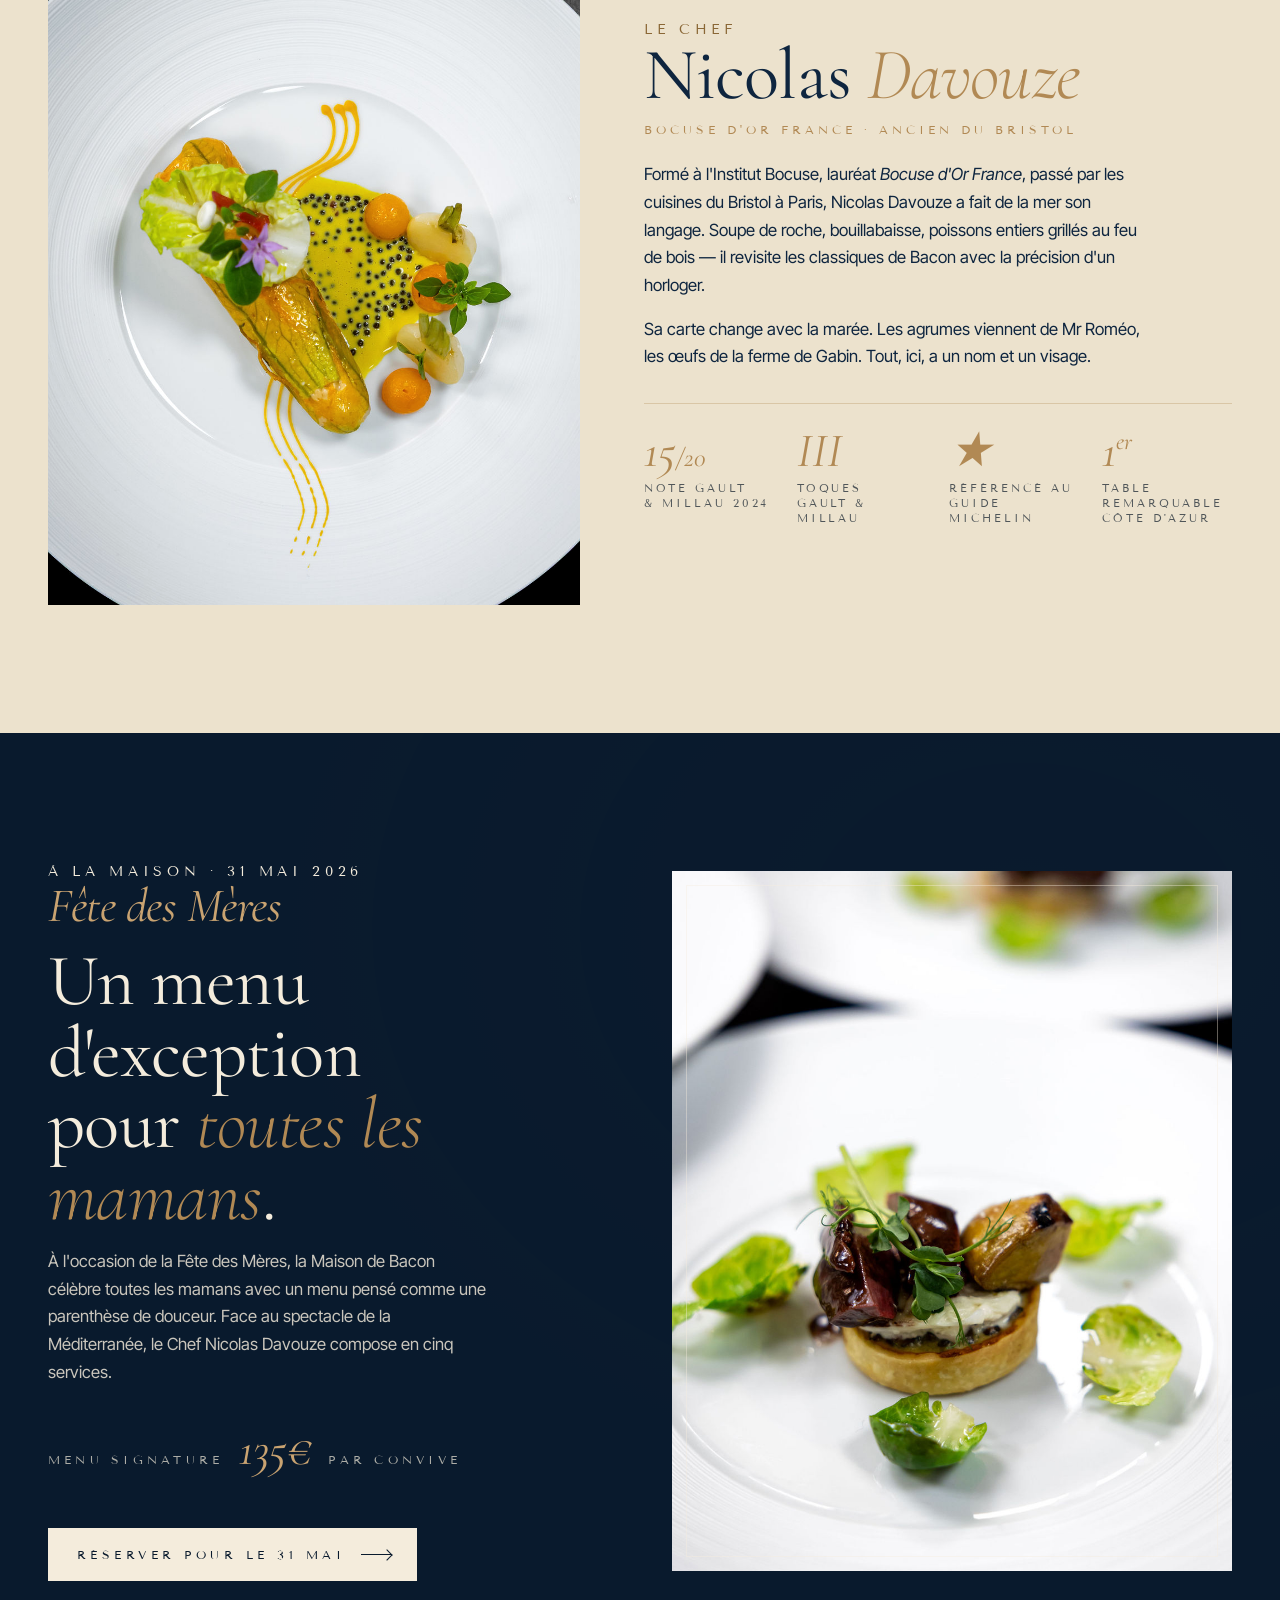
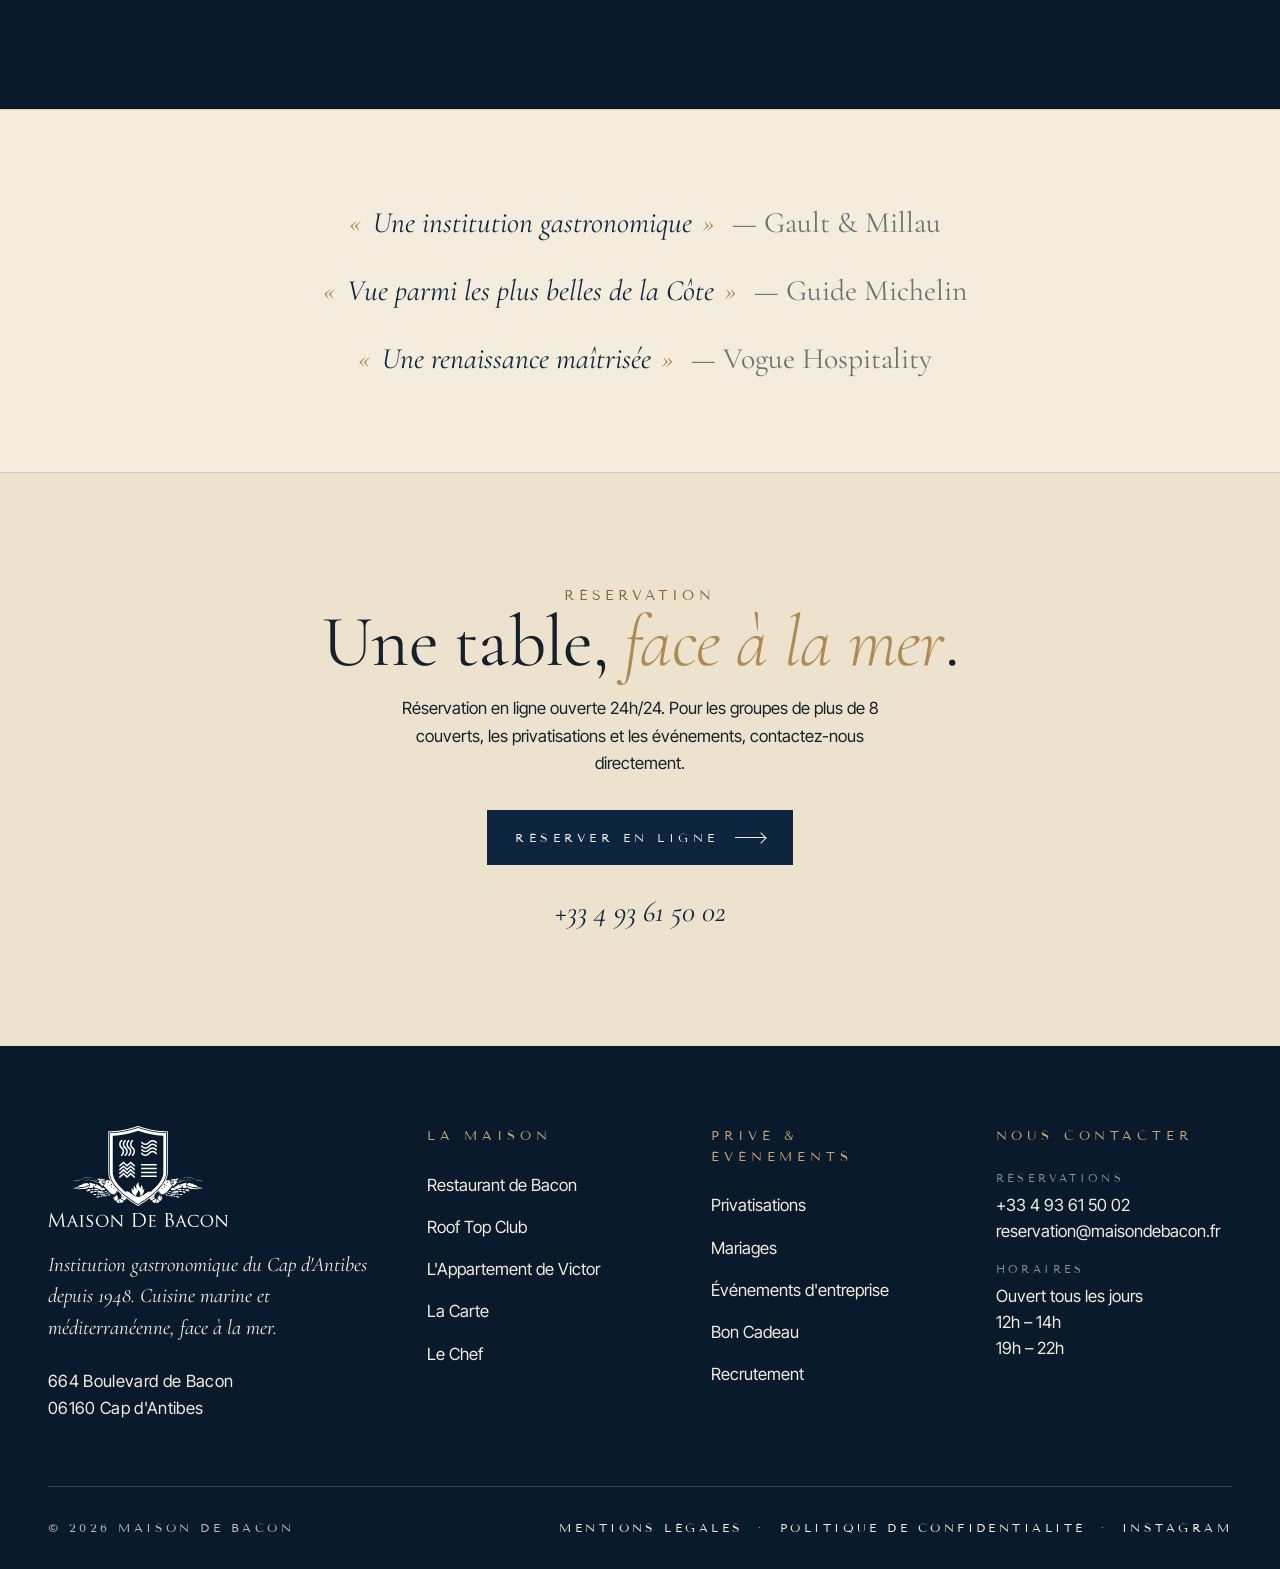
==== commit 3657400a: "Polish prologue, swap inaccurate photos, standardise body copy - Rebuild prologue: drop drop-cap/ita" ====
--- a/index.html
+++ b/index.html
@@ -58,7 +58,7 @@
 <link rel="preload" as="image" href="assets/img/photo-sea.jpg" fetchpriority="high">
 <link rel="preconnect" href="https://fonts.googleapis.com">
 <link rel="preconnect" href="https://fonts.gstatic.com" crossorigin>
-<link rel="stylesheet" href="styles.css?v=12">
+<link rel="stylesheet" href="styles.css?v=15">
 </head>
 
 <body class="page-home">
@@ -157,16 +157,20 @@
     <div class="prologue__grid">
       <div class="prologue__copy reveal">
         <p class="eyebrow">Le Renouveau</p>
-        <h2 class="display section-head__title" style="margin-top:1rem">
-          Une institution<br><em>réinventée</em>.
+        <h2 class="display section-head__title prologue__title">
+          Une institution <em>réinventée</em>.
         </h2>
-        <p>
+
+        <p class="prologue__lede">
           Inaugurée en 1948 sur la pointe du Cap, la Maison de Bacon a écrit l'un
           des plus beaux chapitres de la gastronomie azuréenne. Reprise par des
           amoureux de la table, la maison se réinvente sans rien renier de ce qui
           fait sa légende — la mer, le feu, la rigueur d'un classique.
         </p>
-        <p>
+
+        <div class="prologue__asterism" aria-hidden="true">· · ·</div>
+
+        <p class="prologue__body">
           Trois lieux composent désormais l'expérience : le restaurant historique,
           l'<em>Appartement de Victor</em> pour les tables privées, et le tout
           nouveau <em>Roof Top Club</em>, terrasse panoramique ouverte sur la
@@ -179,19 +183,14 @@
             <div class="prologue__stat-label">Année de fondation</div>
           </div>
           <div class="prologue__stat">
-            <div class="prologue__stat-num">3</div>
-            <div class="prologue__stat-label">Toques Gault &amp; Millau</div>
-          </div>
-          <div class="prologue__stat">
-            <div class="prologue__stat-num">III</div>
-            <div class="prologue__stat-label">Univers, une maison</div>
+            <div class="prologue__stat-num">15<span class="prologue__stat-frac">/20</span></div>
+            <div class="prologue__stat-label">Note Gault &amp; Millau · 3 toques</div>
           </div>
         </div>
       </div>
 
       <figure class="prologue__media reveal reveal--delay-2">
-        <img src="assets/img/photo-1955.jpg" alt="La Maison de Bacon en 1955, vue d'archive" loading="lazy" width="1200" height="1500">
-        <figcaption class="prologue__caption">Cap d'Antibes · 1955</figcaption>
+        <img src="assets/img/hero-terrace.jpg" alt="La salle face à la Méditerranée, terrasse couverte du Cap d'Antibes" loading="lazy" width="1200" height="1500">
       </figure>
     </div>
   </div>
@@ -284,7 +283,7 @@
     <div class="chef__grid">
 
       <figure class="chef__media reveal">
-        <img src="assets/img/photo-chef-portrait.jpg" alt="Portrait du Chef Nicolas Davouze" loading="lazy" width="1200" height="1500">
+        <img src="assets/img/boyron-2.jpg" alt="Plat signature du Chef Nicolas Davouze — fleur de courgette farcie, jus d'agrumes" loading="lazy" width="1200" height="1500">
       </figure>
 
       <div class="chef__copy-block reveal reveal--delay-1">
@@ -455,7 +454,7 @@
 
         <div class="footer__contact-row">
           <p class="footer__contact-label">Horaires</p>
-          <p class="footer__contact-value">Tous les jours<br>12h – 14h · 19h – 22h</p>
+          <p class="footer__contact-value">Ouvert tous les jours<br>12h – 14h<br>19h – 22h</p>
         </div>
       </div>
 
--- a/styles.css
+++ b/styles.css
@@ -393,8 +393,8 @@
 .section-head__lede {
   max-width: 50ch;
   color: var(--ink);
-  font-size: var(--step-1);
-  line-height: 1.55;
+  font-size: var(--step-0);
+  line-height: 1.65;
 }
 .section-head__lede em { font-style: italic; color: var(--gold); }
 
@@ -425,21 +425,30 @@
   .prologue__grid { grid-template-columns: 1.05fr 1fr; align-items: center; }
 }
 .prologue__copy { max-width: 56ch; }
-.prologue__copy p {
-  font-size: var(--step-1);
+
+.prologue__title {
+  margin-top: 1rem;
+  font-size: var(--step-3);
+  line-height: 1.05;
+  text-wrap: balance;
+}
+
+.prologue__lede,
+.prologue__body {
+  margin-top: 1.4rem;
+  font-size: var(--step-0);
   line-height: 1.65;
   color: rgba(20, 32, 44, 0.86);
-  margin-block: 1rem;
-}
-.prologue__copy p:first-of-type::first-letter {
+}
+
+.prologue__asterism {
+  margin: 1.6rem 0;
+  text-align: left;
   font-family: var(--display);
-  font-style: italic;
-  font-weight: 400;
-  font-size: 4.4em;
-  float: left;
-  line-height: 0.85;
-  padding: 0.18em 0.18em 0 0;
+  font-size: var(--step-1);
+  letter-spacing: 0.6em;
   color: var(--gold);
+  opacity: 0.55;
 }
 .prologue__media {
   position: relative;
@@ -465,24 +474,26 @@
   font-size: 0.7rem; letter-spacing: 0.3em; text-transform: uppercase;
 }
 .prologue__stats {
-  margin-top: 2rem;
-  display: grid; grid-template-columns: repeat(3, 1fr);
+  margin-top: 2.4rem;
+  display: grid; grid-template-columns: repeat(2, 1fr);
   border-top: 1px solid var(--rule);
 }
 .prologue__stat {
-  padding: 1.5rem 0.5rem 0;
+  padding: 1.5rem 1rem 0 0;
   border-right: 1px solid var(--rule);
 }
-.prologue__stat:last-child { border-right: 0; }
+.prologue__stat:last-child { border-right: 0; padding-left: 1.5rem; padding-right: 0; }
 .prologue__stat-num {
   font-family: var(--display); font-style: italic;
-  font-size: var(--step-3); line-height: 1; color: var(--gold);
-}
+  font-size: var(--step-3); line-height: 1; color: var(--gold-deep);
+}
+.prologue__stat-frac { font-size: 0.55em; color: var(--gold); margin-left: 0.05em; }
 .prologue__stat-label {
-  margin-top: 0.4rem;
+  margin-top: 0.5rem;
   font-family: var(--eyebrow);
   font-size: 0.7rem; letter-spacing: 0.28em; text-transform: uppercase;
   color: rgba(20,32,44,0.7);
+  line-height: 1.5;
 }
 
 /* ============================================================
@@ -594,7 +605,7 @@
   font-size: 0.78rem; letter-spacing: 0.32em; text-transform: uppercase;
   color: var(--gold);
 }
-.chef__copy { margin-top: 1.4rem; font-size: var(--step-1); line-height: 1.65; max-width: 50ch; }
+.chef__copy { margin-top: 1.4rem; font-size: var(--step-0); line-height: 1.65; max-width: 50ch; }
 .chef__copy p + p { margin-top: 1rem; }
 
 .accolades {
@@ -643,7 +654,7 @@
   font-size: var(--step-4); line-height: 0.98; letter-spacing: -0.01em;
   margin-block: 1rem;
 }
-.event__lede { color: rgba(244,236,220,0.82); font-size: var(--step-1); line-height: 1.6; max-width: 44ch; }
+.event__lede { color: rgba(244,236,220,0.82); font-size: var(--step-0); line-height: 1.65; max-width: 44ch; }
 .event__price {
   margin-top: 1.6rem;
   display: inline-flex; align-items: baseline; gap: 1rem;
@@ -1007,7 +1018,7 @@
   font-size: var(--step-4); line-height: 0.98;
 }
 .venue-intro__title em { font-style: italic; color: var(--gold); }
-.venue-intro__copy { font-size: var(--step-1); line-height: 1.65; max-width: 56ch; }
+.venue-intro__copy { font-size: var(--step-0); line-height: 1.65; max-width: 56ch; }
 .venue-intro__copy p + p { margin-top: 1rem; }
 
 /* venue gallery — diagonal/asymmetric */
@@ -1068,7 +1079,7 @@
   margin-bottom: 1rem;
 }
 .book__title em { font-style: italic; color: var(--gold); }
-.book__lede { max-width: 50ch; margin: 0 auto 2rem; font-size: var(--step-1); line-height: 1.6; }
+.book__lede { max-width: 50ch; margin: 0 auto 2rem; font-size: var(--step-0); line-height: 1.65; }
 .book__cta {
   display: inline-flex; align-items: center; gap: 1rem;
   padding: 1.1rem 1.8rem;
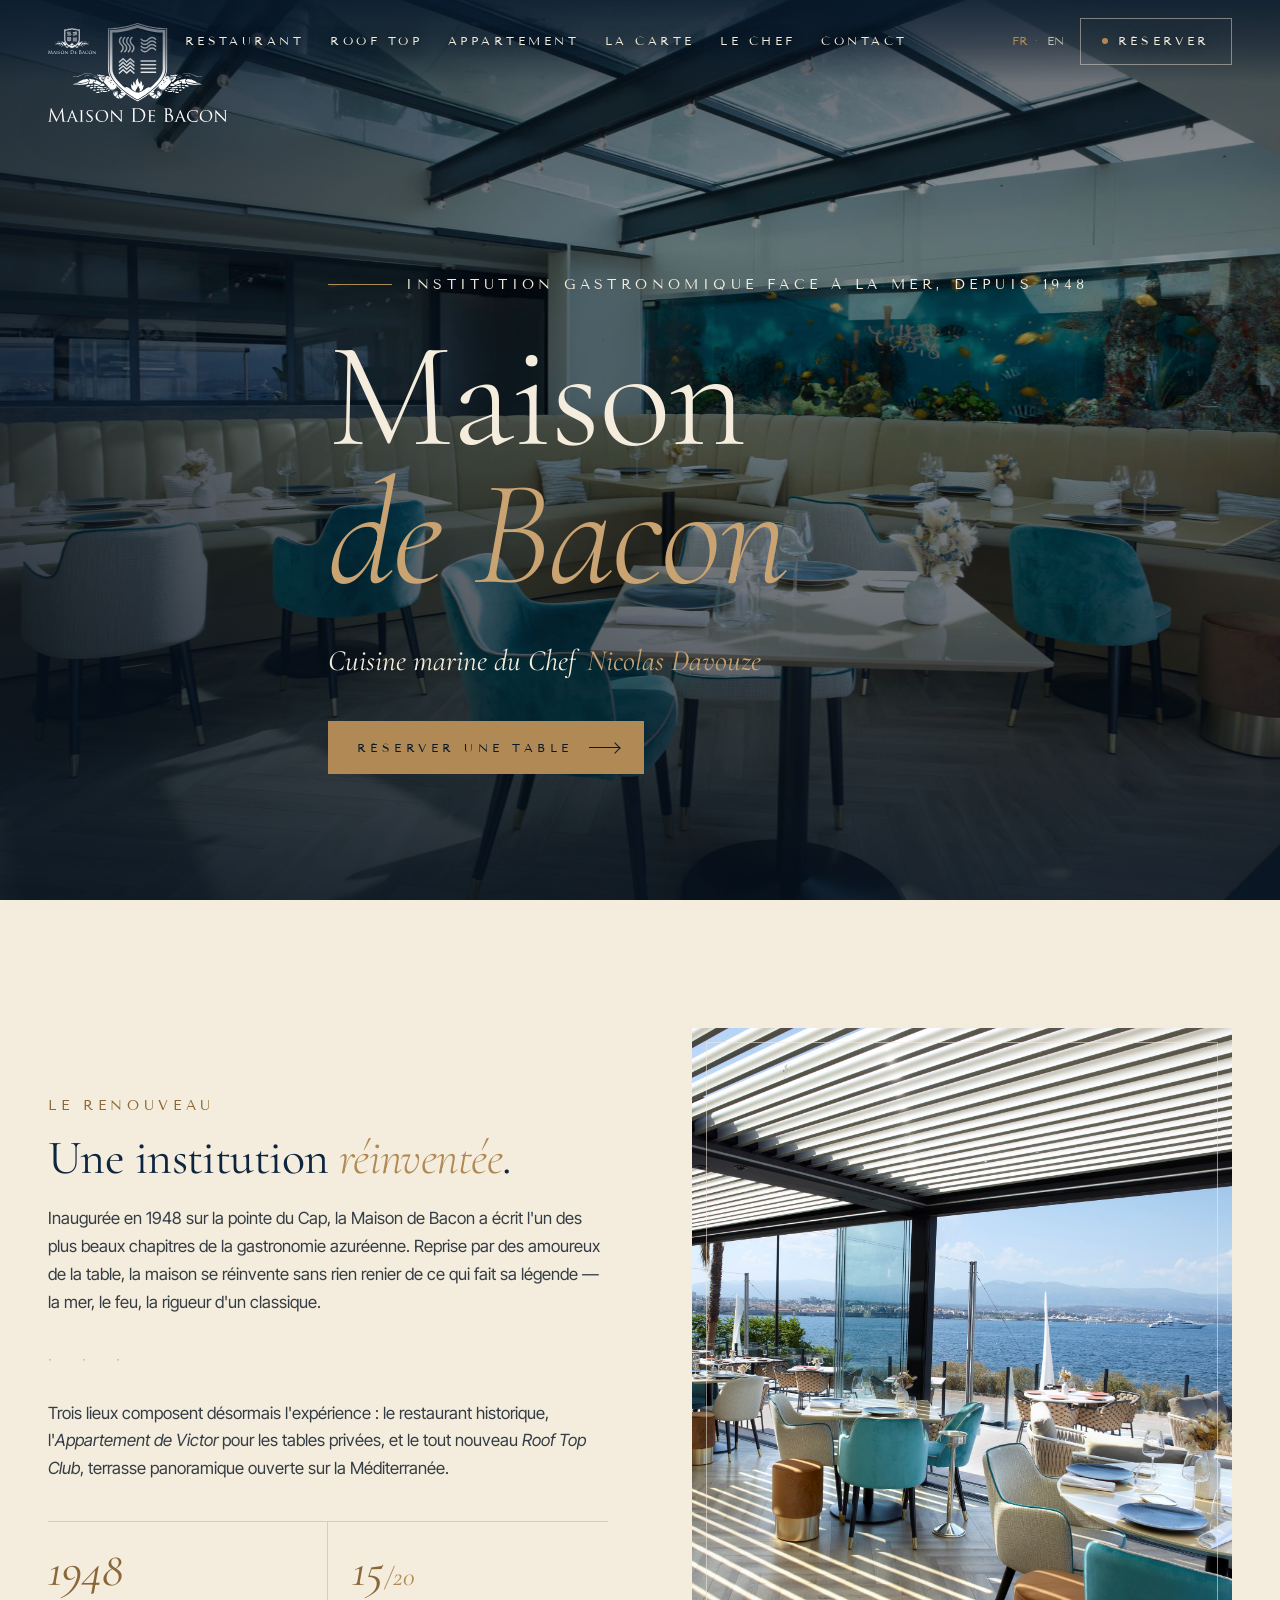
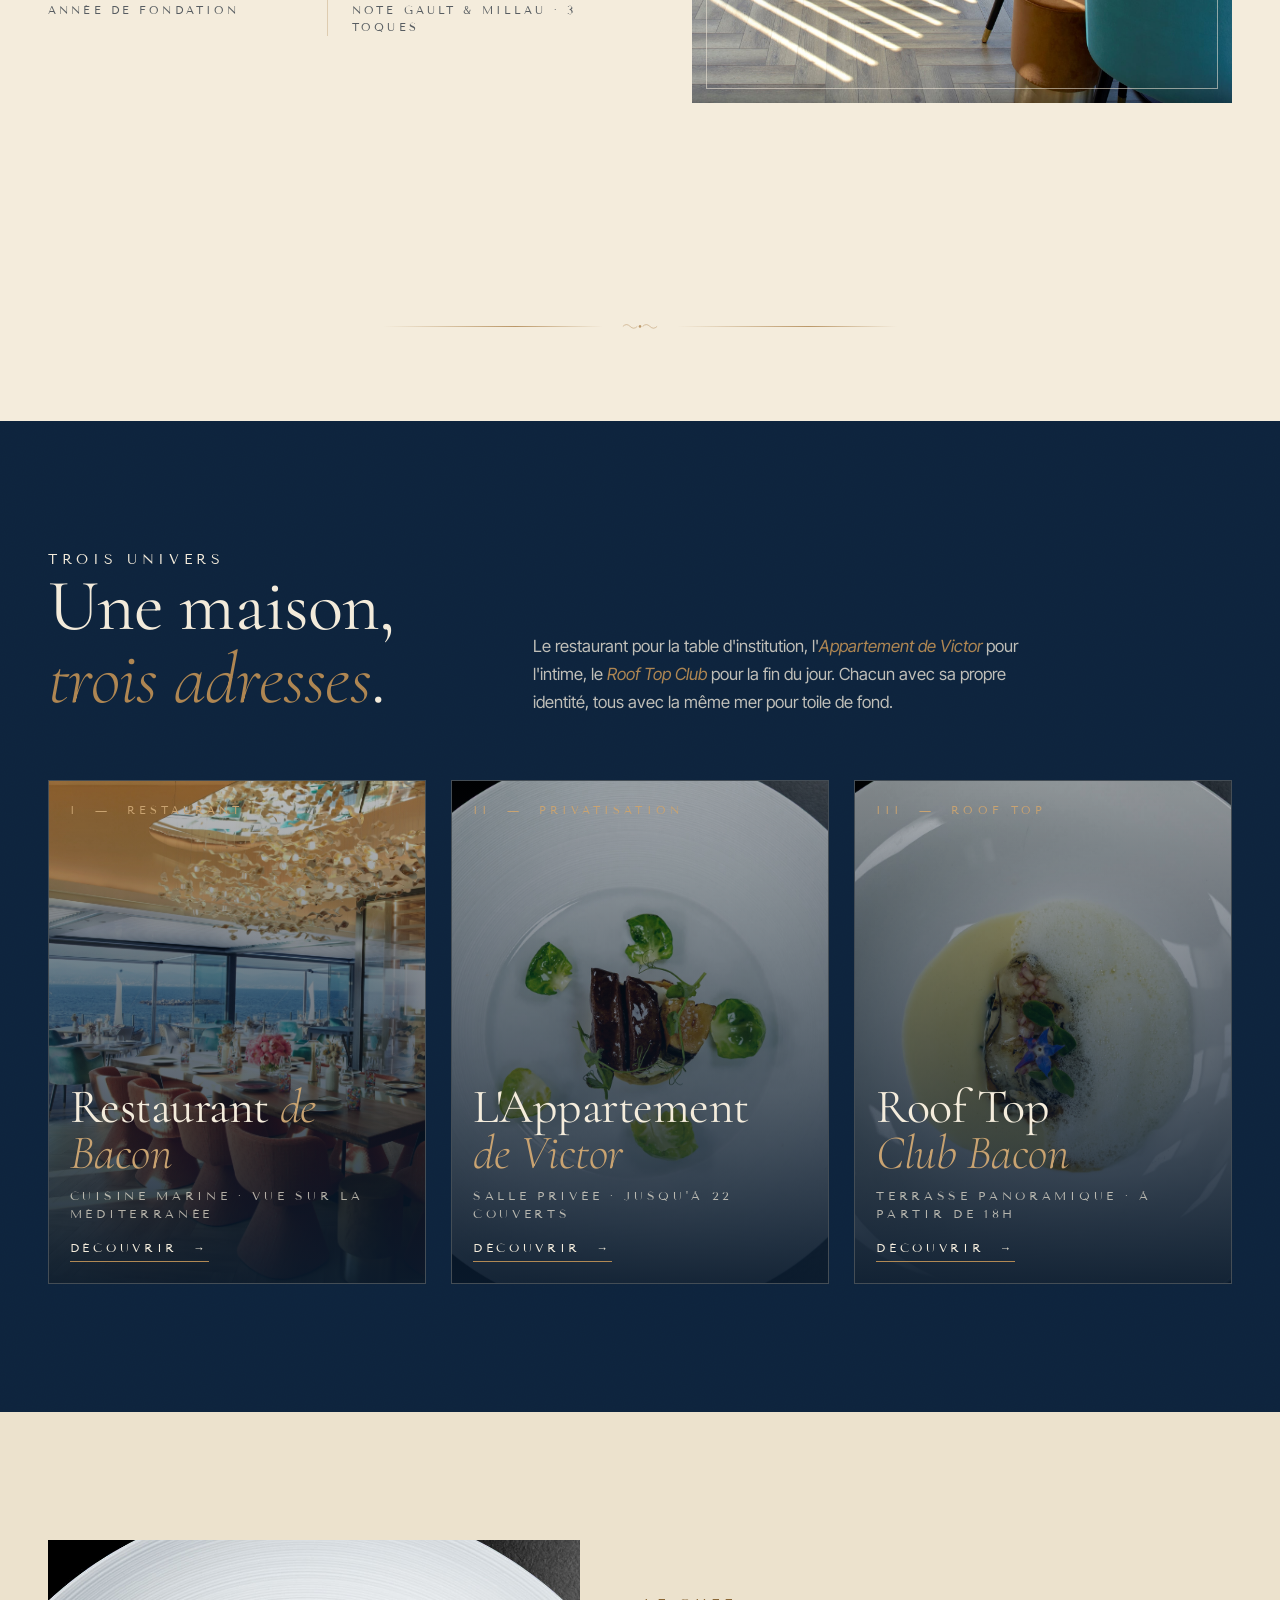
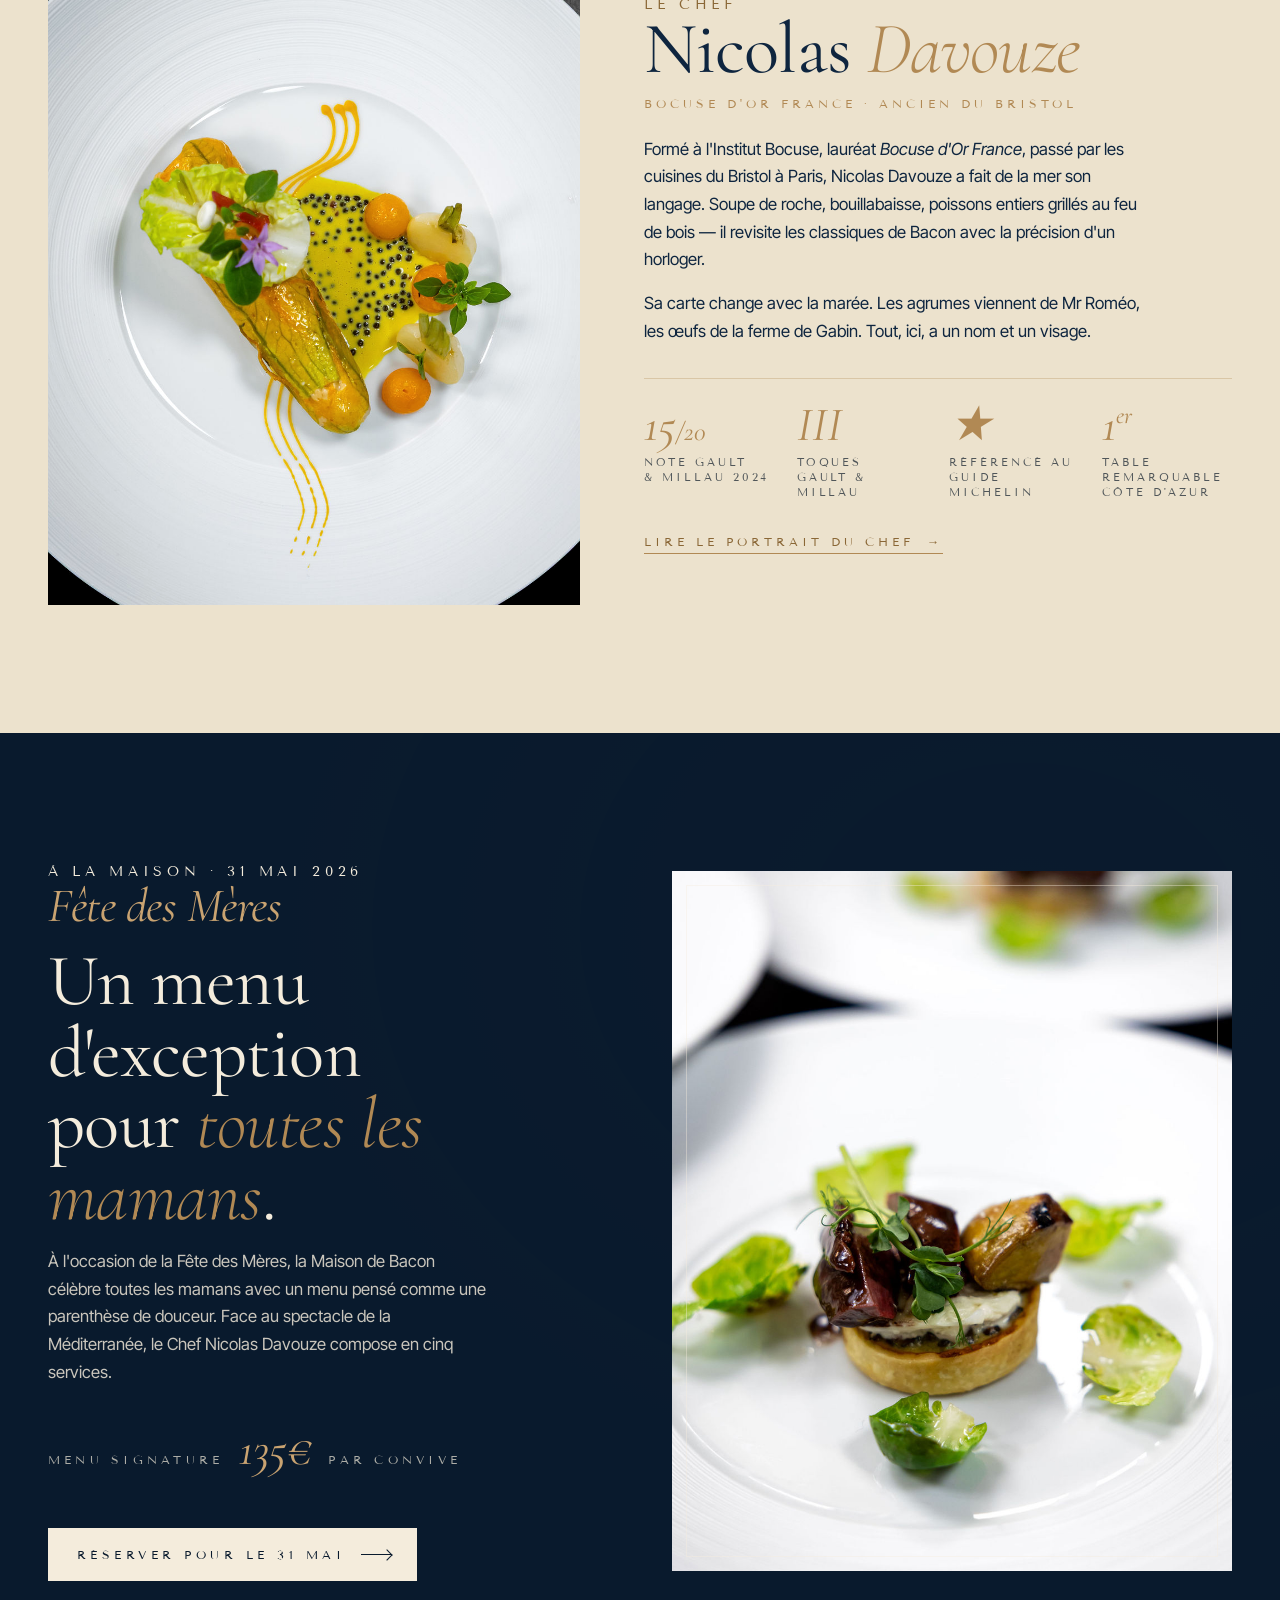
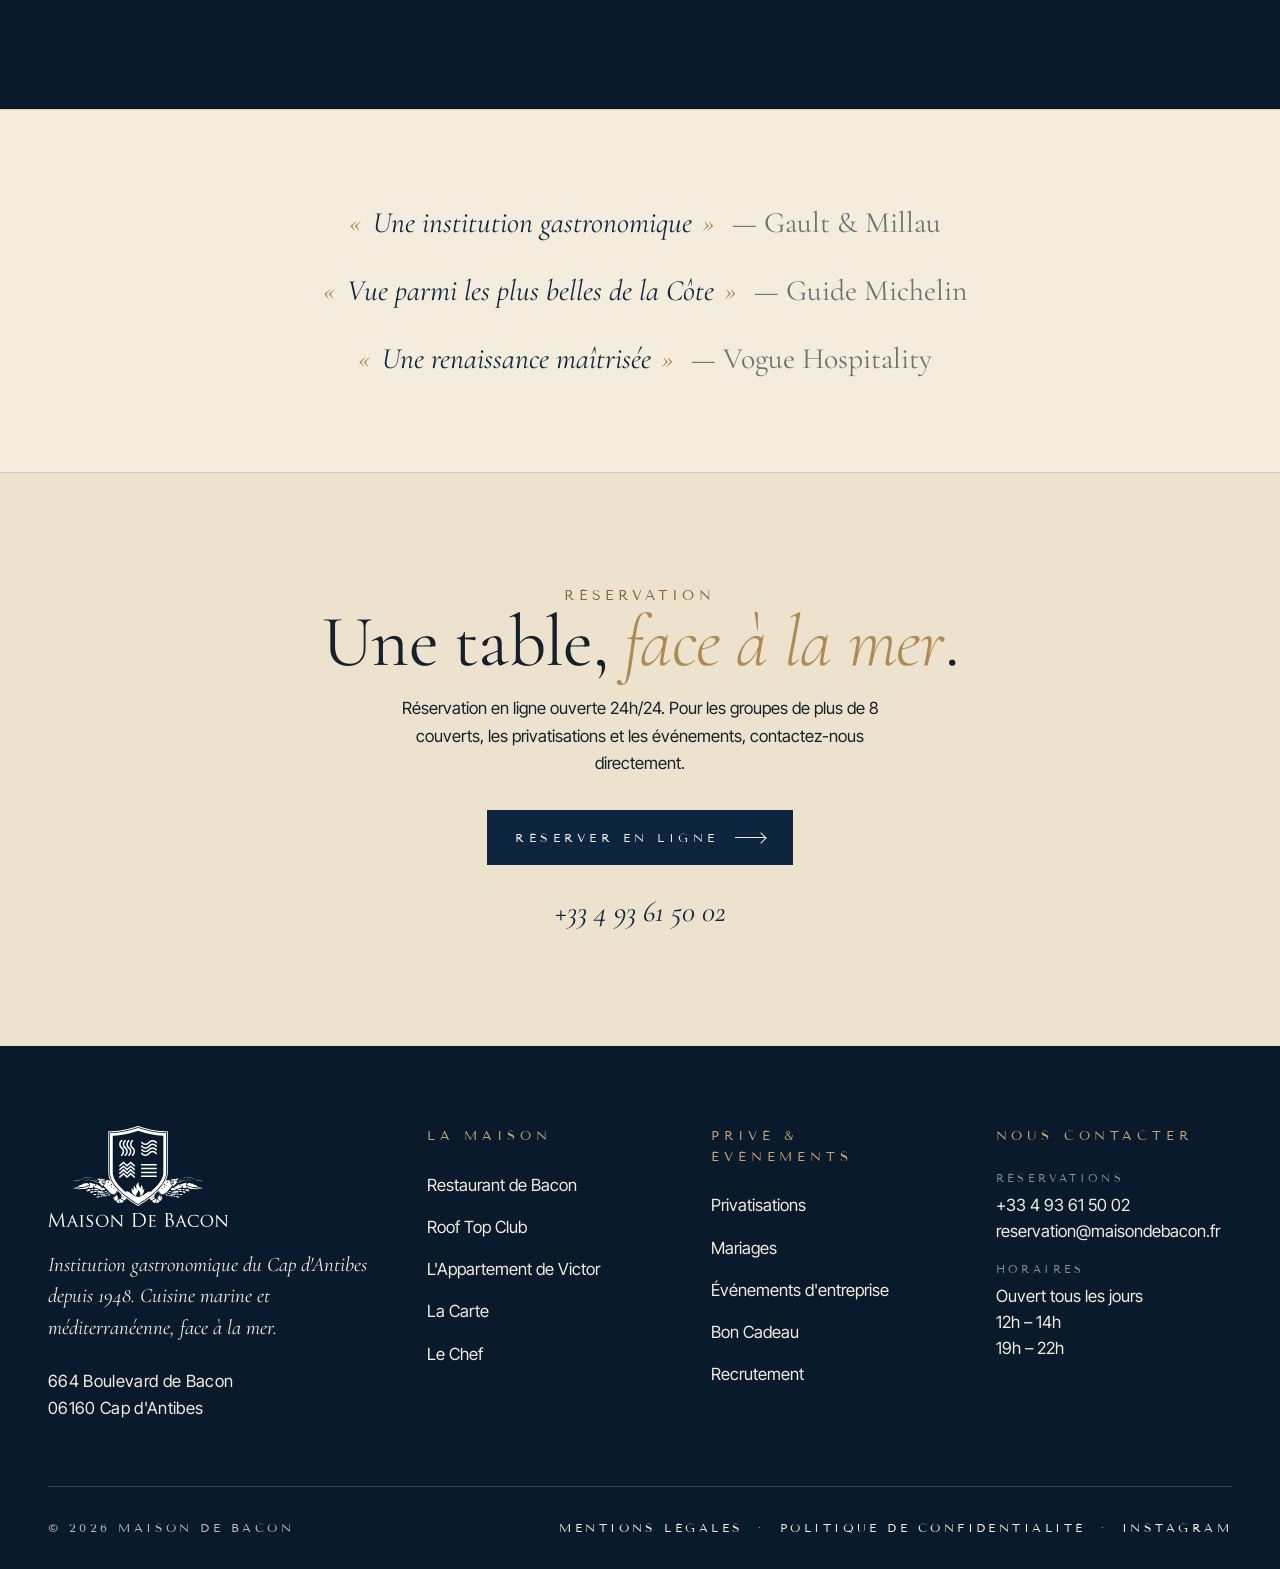
==== commit 6c4493a6: "Add chef portrait page (Nicolas Davouze) Single-spread, magazine-style article: kicker, italic displ" ====
--- a/index.html
+++ b/index.html
@@ -58,7 +58,7 @@
 <link rel="preload" as="image" href="assets/img/photo-sea.jpg" fetchpriority="high">
 <link rel="preconnect" href="https://fonts.googleapis.com">
 <link rel="preconnect" href="https://fonts.gstatic.com" crossorigin>
-<link rel="stylesheet" href="styles.css?v=15">
+<link rel="stylesheet" href="styles.css?v=20">
 </head>
 
 <body class="page-home">
@@ -79,7 +79,7 @@
     <a href="rooftop.html">Roof Top</a>
     <a href="appartement.html">Appartement</a>
     <a href="menu.html">La Carte</a>
-    <a href="#chef">Le Chef</a>
+    <a href="chef.html">Le Chef</a>
     <a href="#contact">Contact</a>
   </nav>
 
@@ -105,7 +105,7 @@
     <a href="rooftop.html">Roof Top</a>
     <a href="appartement.html">Appartement</a>
     <a href="menu.html">La Carte</a>
-    <a href="#chef">Le Chef</a>
+    <a href="chef.html">Le Chef</a>
     <a href="#contact">Contact</a>
     <a href="#reserver">Réserver</a>
   </nav>
@@ -325,6 +325,10 @@
             <div class="accolade__label">Table Remarquable<br>Côte d'Azur</div>
           </div>
         </div>
+
+        <p class="chef__more">
+          <a href="chef.html">Lire le portrait du Chef <span aria-hidden="true">→</span></a>
+        </p>
 
       </div>
     </div>
@@ -426,7 +430,7 @@
           <li><a href="rooftop.html">Roof Top Club</a></li>
           <li><a href="appartement.html">L'Appartement de Victor</a></li>
           <li><a href="menu.html">La Carte</a></li>
-          <li><a href="#chef">Le Chef</a></li>
+          <li><a href="chef.html">Le Chef</a></li>
         </ul>
       </div>
 
--- a/styles.css
+++ b/styles.css
@@ -607,6 +607,22 @@
 }
 .chef__copy { margin-top: 1.4rem; font-size: var(--step-0); line-height: 1.65; max-width: 50ch; }
 .chef__copy p + p { margin-top: 1rem; }
+.chef__more {
+  margin-top: 2rem;
+  font-family: var(--eyebrow);
+  font-size: 0.78rem;
+  letter-spacing: 0.32em;
+  text-transform: uppercase;
+}
+.chef__more a {
+  color: var(--gold-deep);
+  border-bottom: 1px solid var(--gold);
+  padding-bottom: 0.25rem;
+  transition: color 0.3s var(--ease);
+}
+.chef__more a:hover { color: var(--navy); }
+.chef__more span { margin-left: 0.4em; transition: transform 0.3s var(--ease); display: inline-block; }
+.chef__more a:hover span { transform: translateX(0.25em); }
 
 .accolades {
   margin-top: 2rem; padding-top: 1.4rem;
@@ -1127,6 +1143,215 @@
 .mobile-panel__foot a { color: var(--gold-bright); }
 
 /* ============================================================
+   ARTICLE — single magazine spread (chef.html)
+   one narrow column, photographs interrupting the prose,
+   pull-quotes, no sectioning
+   ============================================================ */
+.page-article { background: var(--cream); }
+
+.article {
+  --col: min(64ch, 92vw);
+  --col-wide: min(96ch, 96vw);
+  display: grid;
+  grid-template-columns: 1fr;
+  justify-items: center;
+  padding: clamp(7rem, 14vh, 11rem) 0 clamp(4rem, 8vw, 6rem);
+  color: var(--ink);
+}
+.article > * {
+  width: var(--col);
+}
+
+.article__head {
+  text-align: center;
+  margin-bottom: clamp(2.5rem, 5vw, 4rem);
+}
+.article__kicker {
+  font-family: var(--eyebrow);
+  font-size: 0.74rem;
+  letter-spacing: 0.4em;
+  text-transform: uppercase;
+  color: var(--gold-deep);
+  margin-bottom: 1.5rem;
+}
+.article__title {
+  font-family: var(--display);
+  font-weight: 300;
+  font-size: clamp(3rem, 7vw, 5.5rem);
+  line-height: 0.96;
+  letter-spacing: -0.015em;
+  color: var(--navy);
+  margin: 0;
+  text-wrap: balance;
+}
+.article__title em {
+  font-style: italic;
+  font-weight: 300;
+  color: var(--gold);
+}
+.article__standfirst {
+  margin: 1.8rem auto 0;
+  max-width: 52ch;
+  font-family: var(--display);
+  font-style: italic;
+  font-weight: 300;
+  font-size: var(--step-1);
+  line-height: 1.45;
+  color: rgba(20, 32, 44, 0.78);
+  text-wrap: balance;
+}
+.article__byline {
+  margin-top: 2rem;
+  display: flex;
+  justify-content: center;
+  flex-wrap: wrap;
+  gap: 0.4rem 2rem;
+  padding-top: 1.2rem;
+  border-top: 1px solid var(--rule);
+  font-family: var(--eyebrow);
+  font-size: 0.7rem;
+  letter-spacing: 0.3em;
+  text-transform: uppercase;
+  color: rgba(20, 32, 44, 0.55);
+  max-width: 38ch;
+  margin-left: auto;
+  margin-right: auto;
+}
+
+.article__body {
+  font-family: var(--body);
+  font-size: var(--step-0);
+  line-height: 1.75;
+  color: rgba(20, 32, 44, 0.88);
+}
+.article__body p {
+  margin: 0 0 1.4rem;
+  hyphens: auto;
+  -webkit-hyphens: auto;
+}
+.article__body p:last-child { margin-bottom: 0; }
+.article__body em { font-style: italic; color: var(--gold-deep); }
+
+.article__h {
+  margin: 2.4rem 0 1.2rem;
+  font-family: var(--display);
+  font-weight: 400;
+  font-style: italic;
+  font-size: var(--step-2);
+  line-height: 1.15;
+  color: var(--navy);
+  text-wrap: balance;
+}
+.article__h::before {
+  content: "";
+  display: block;
+  width: 2.4rem;
+  height: 1px;
+  background: var(--gold);
+  margin-bottom: 1.2rem;
+}
+
+.dropcap {
+  float: left;
+  font-family: var(--display);
+  font-style: italic;
+  font-weight: 400;
+  font-size: 4.4em;
+  line-height: 0.85;
+  margin: 0.08em 0.12em 0 0;
+  color: var(--gold);
+}
+
+.article__figure {
+  margin: clamp(3rem, 6vw, 5rem) 0;
+}
+.article__figure img {
+  display: block;
+  width: 100%;
+  height: auto;
+}
+.article__figure figcaption {
+  margin-top: 0.9rem;
+  font-family: var(--display);
+  font-style: italic;
+  font-size: 0.95rem;
+  line-height: 1.5;
+  color: rgba(20, 32, 44, 0.6);
+  max-width: 48ch;
+}
+
+/* lead photo — wider than column */
+.article__figure--lead { width: var(--col-wide); }
+.article__figure--lead img { aspect-ratio: 5 / 4; object-fit: cover; }
+.article__figure--lead figcaption { margin-left: max(0px, calc((100% - var(--col)) / 2)); }
+
+/* full-bleed wide photo within the spread */
+.article__figure--wide { width: var(--col-wide); }
+.article__figure--wide img { aspect-ratio: 16 / 9; object-fit: cover; }
+.article__figure--wide figcaption { margin-left: max(0px, calc((100% - var(--col)) / 2)); }
+
+/* inset photo — slightly narrower than column, offset feel */
+.article__figure--inset { width: var(--col); max-width: 48ch; }
+.article__figure--inset img { aspect-ratio: 4 / 5; object-fit: cover; }
+.article__figure--inset figcaption { text-align: left; }
+
+.article__pullquote {
+  margin: clamp(3rem, 6vw, 5rem) 0;
+  border: 0;
+  padding: 0;
+  text-align: center;
+  width: 100vw;
+  max-width: 100vw;
+}
+.article__pullquote p {
+  margin: 0 auto;
+  padding: 0 var(--gutter);
+  font-family: var(--display);
+  font-style: italic;
+  font-weight: 300;
+  font-size: clamp(1.2rem, 2.4vw, 2.1rem);
+  line-height: 1.2;
+  color: var(--navy);
+  white-space: nowrap;
+}
+.article__pullquote p::before { content: "«\00a0"; color: var(--gold); font-style: italic; }
+.article__pullquote p::after  { content: "\00a0»";  color: var(--gold); font-style: italic; }
+.article__pullquote em { color: var(--gold-deep); font-style: italic; }
+
+.article__end {
+  margin: clamp(2.5rem, 5vw, 4rem) 0;
+  text-align: center;
+  font-family: var(--display);
+  font-style: italic;
+  font-size: var(--step-1);
+  letter-spacing: 0.5em;
+  color: var(--gold);
+  opacity: 0.7;
+}
+
+.article__foot {
+  text-align: center;
+  padding-top: clamp(2rem, 4vw, 3rem);
+  border-top: 1px solid var(--rule);
+}
+.article__cta-line {
+  font-family: var(--display);
+  font-style: italic;
+  font-size: var(--step-0);
+  line-height: 1.6;
+  color: rgba(20, 32, 44, 0.7);
+  max-width: 48ch;
+  margin: 0 auto 2rem;
+}
+.article__cta-line a {
+  color: var(--gold-deep);
+  border-bottom: 1px solid var(--gold);
+  padding-bottom: 0.1rem;
+}
+.article__cta-line a:hover { color: var(--navy); }
+.article__cta-row { margin: 0; }
+
+/* ============================================================
    MEDIA QUERIES & MOTION RESPECT
    ============================================================ */
 @media (prefers-reduced-motion: reduce) {
